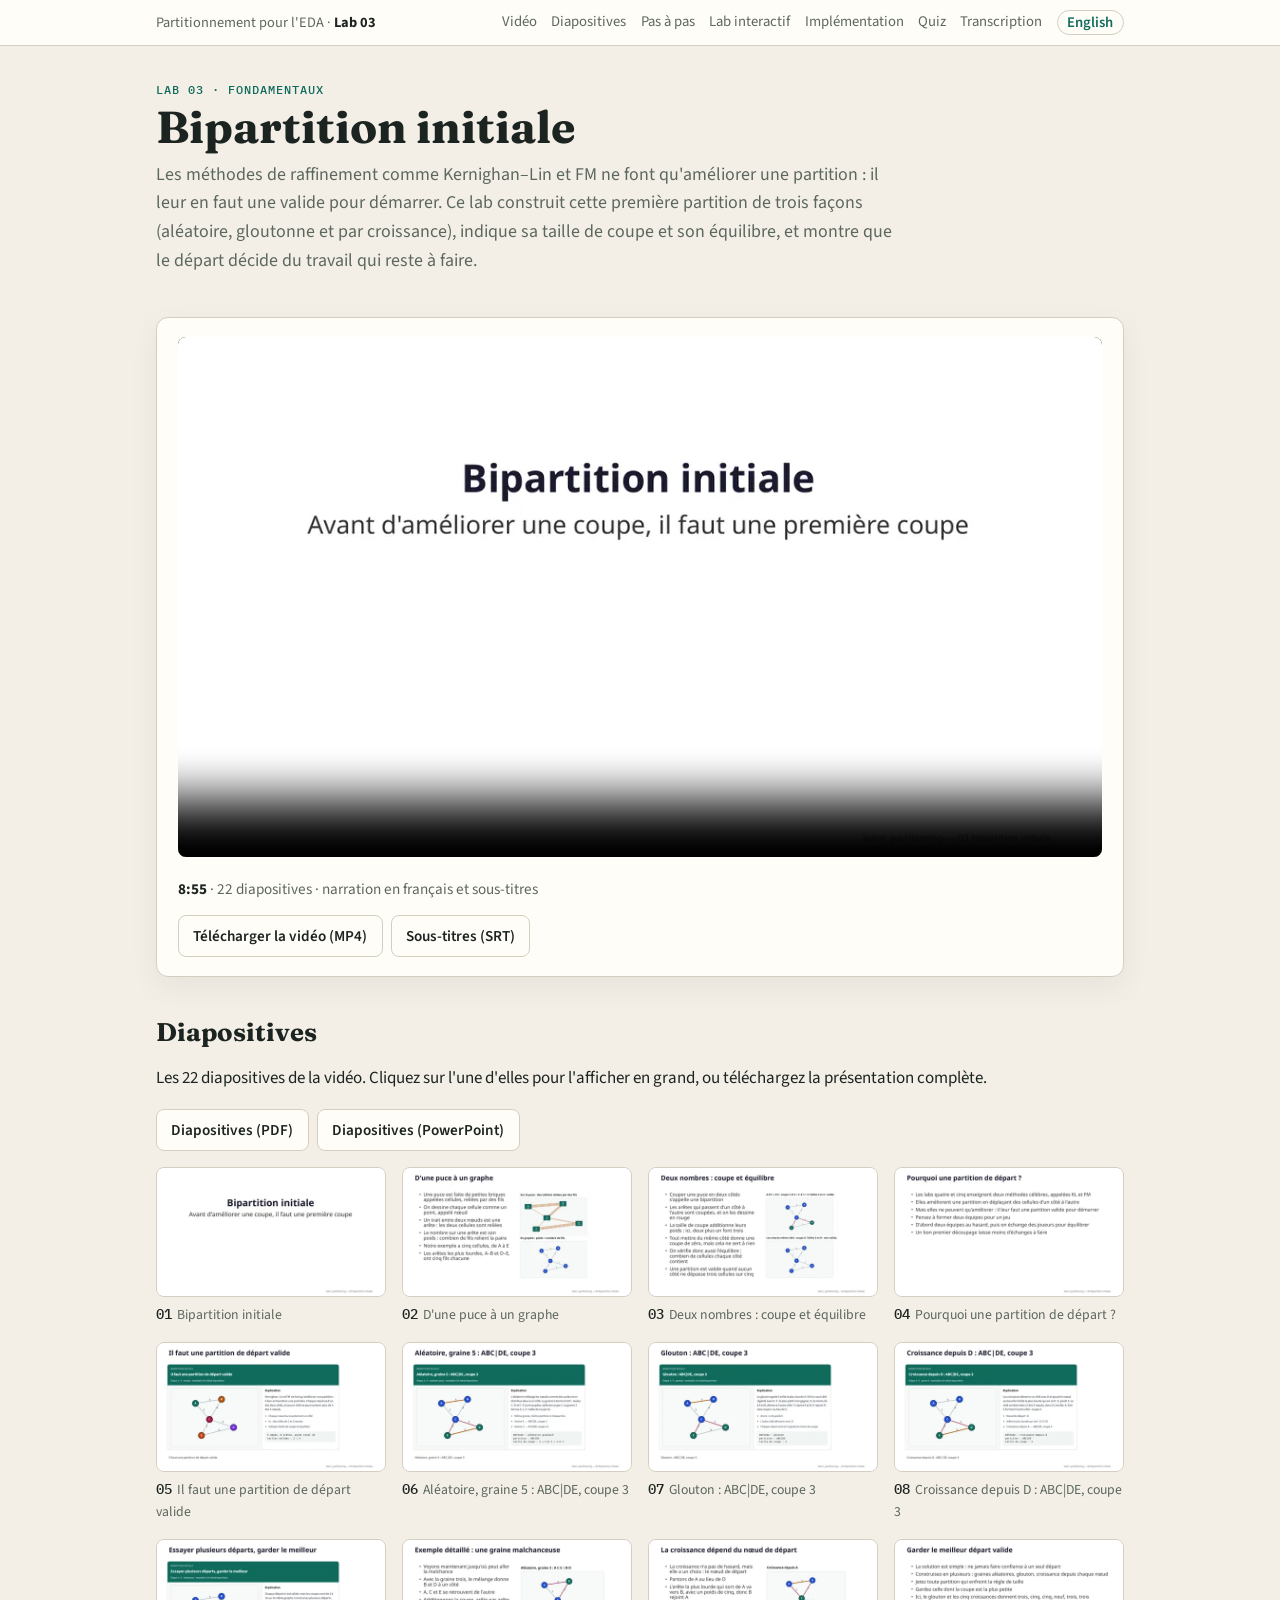
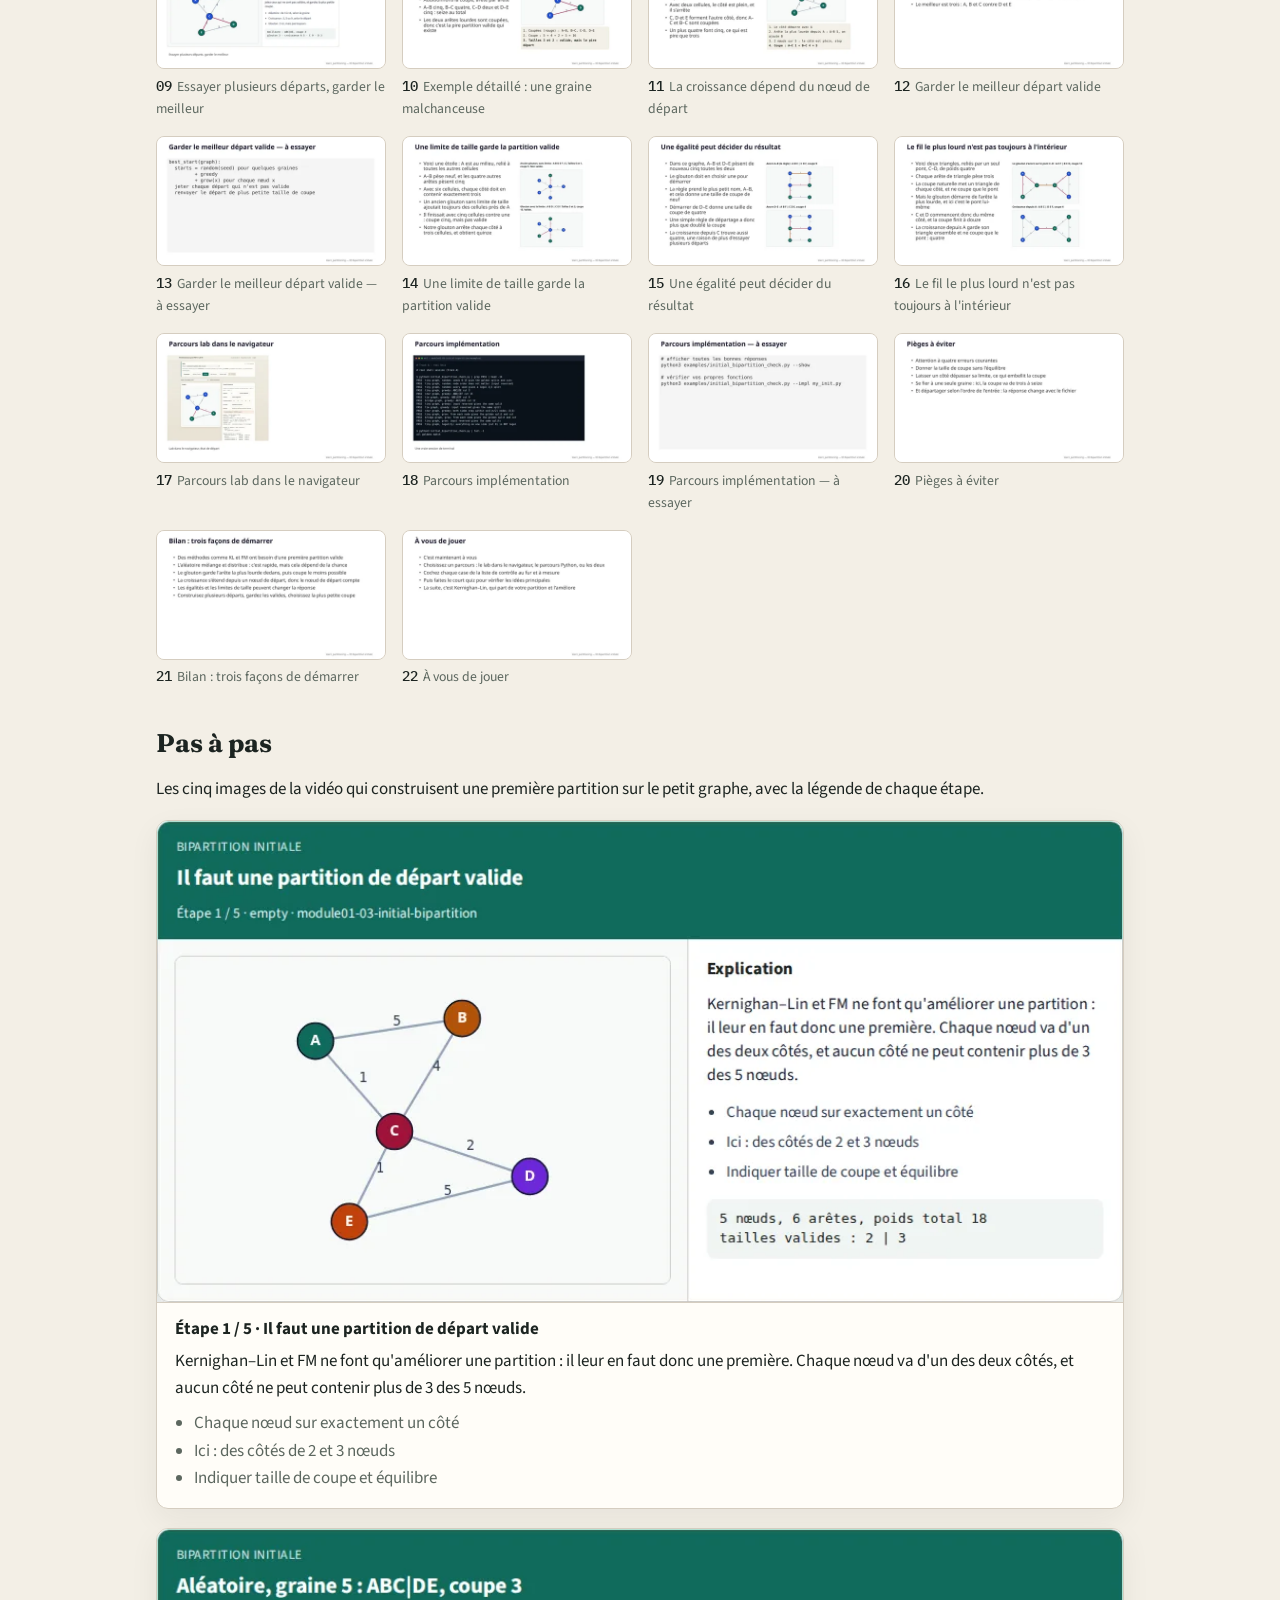
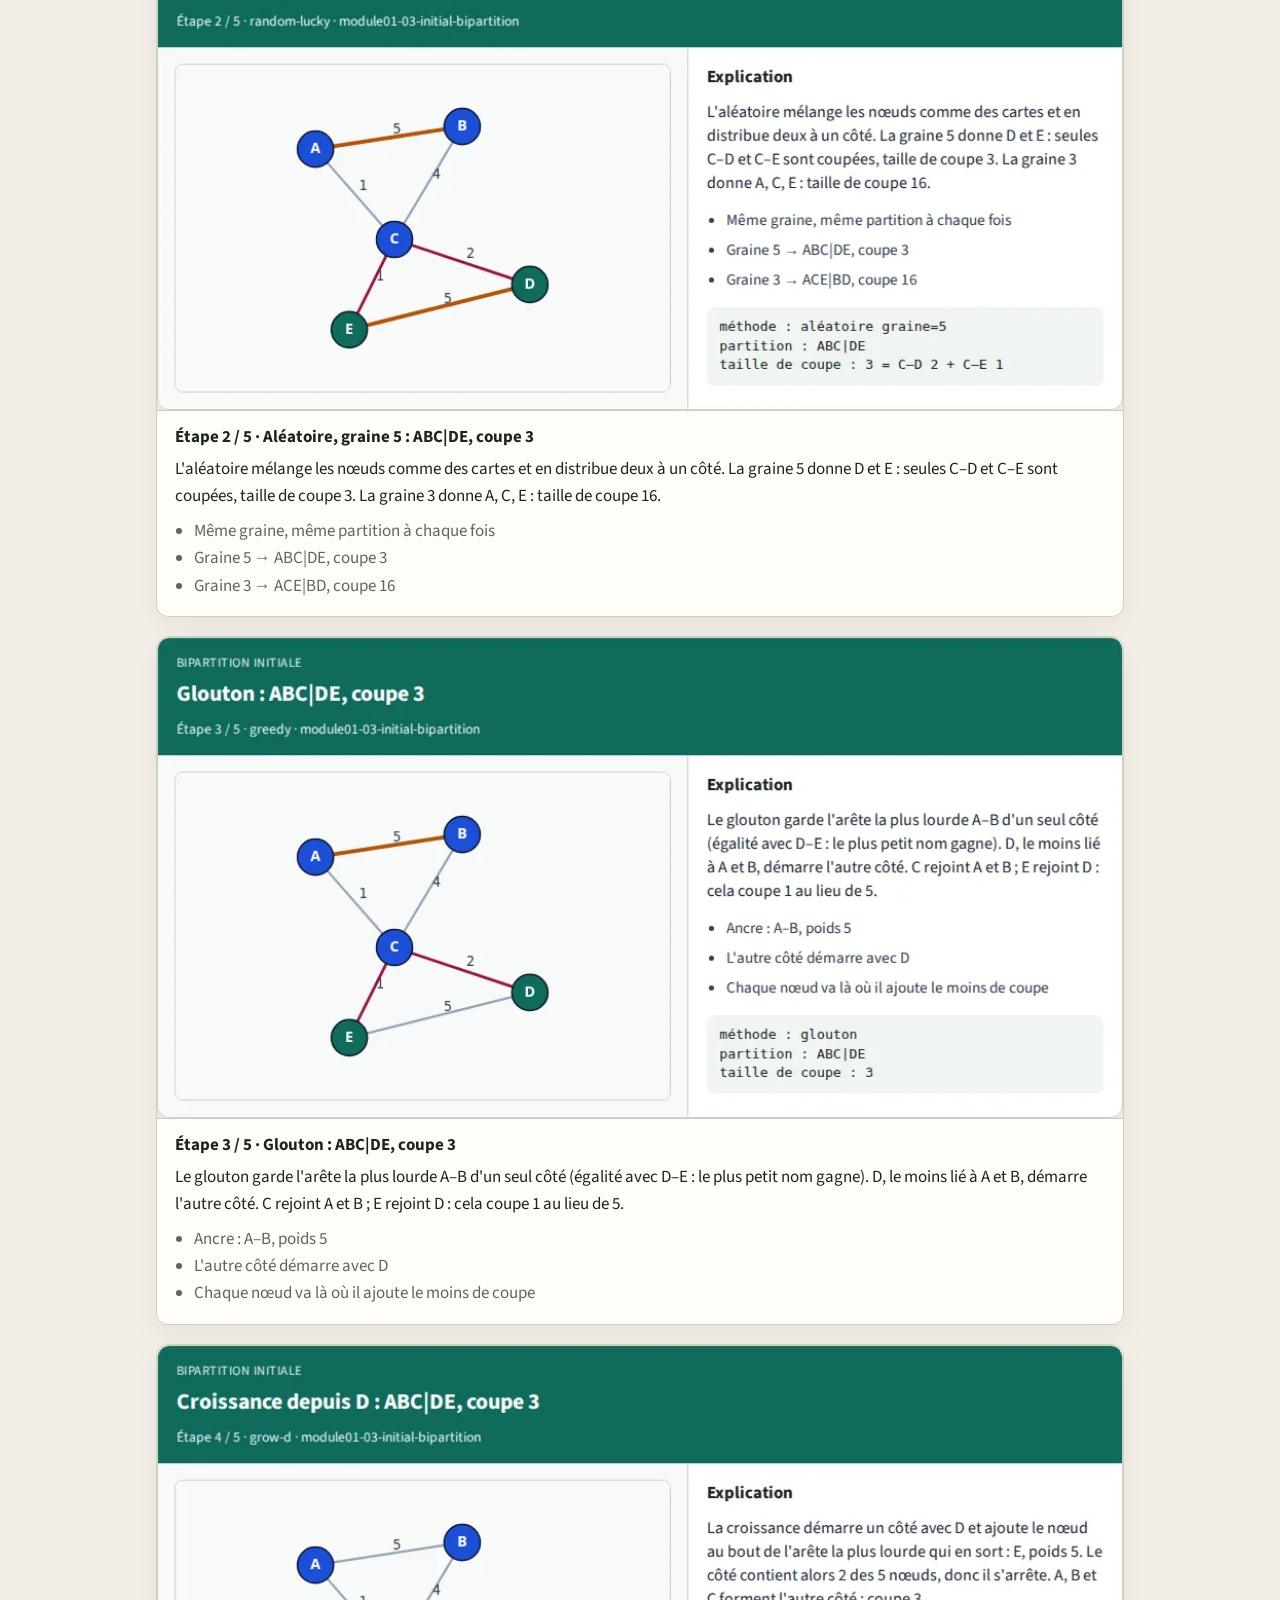
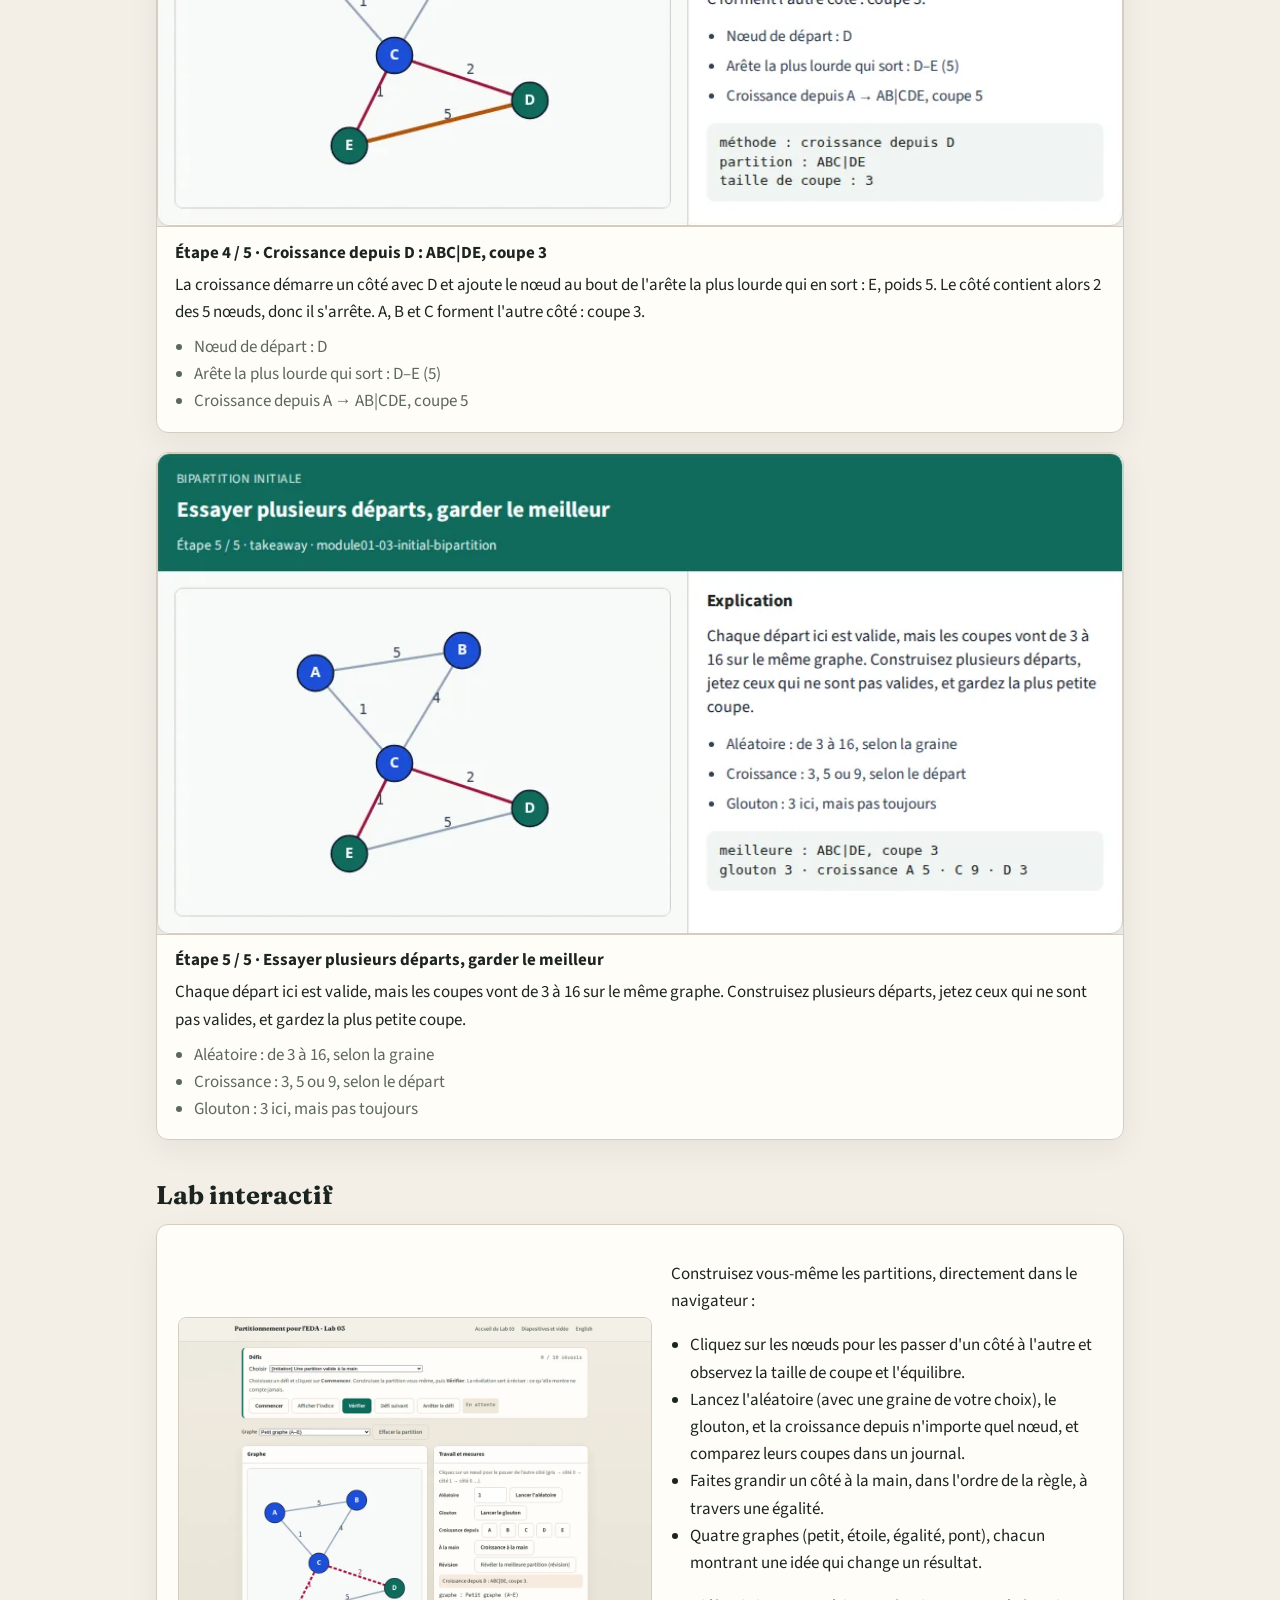
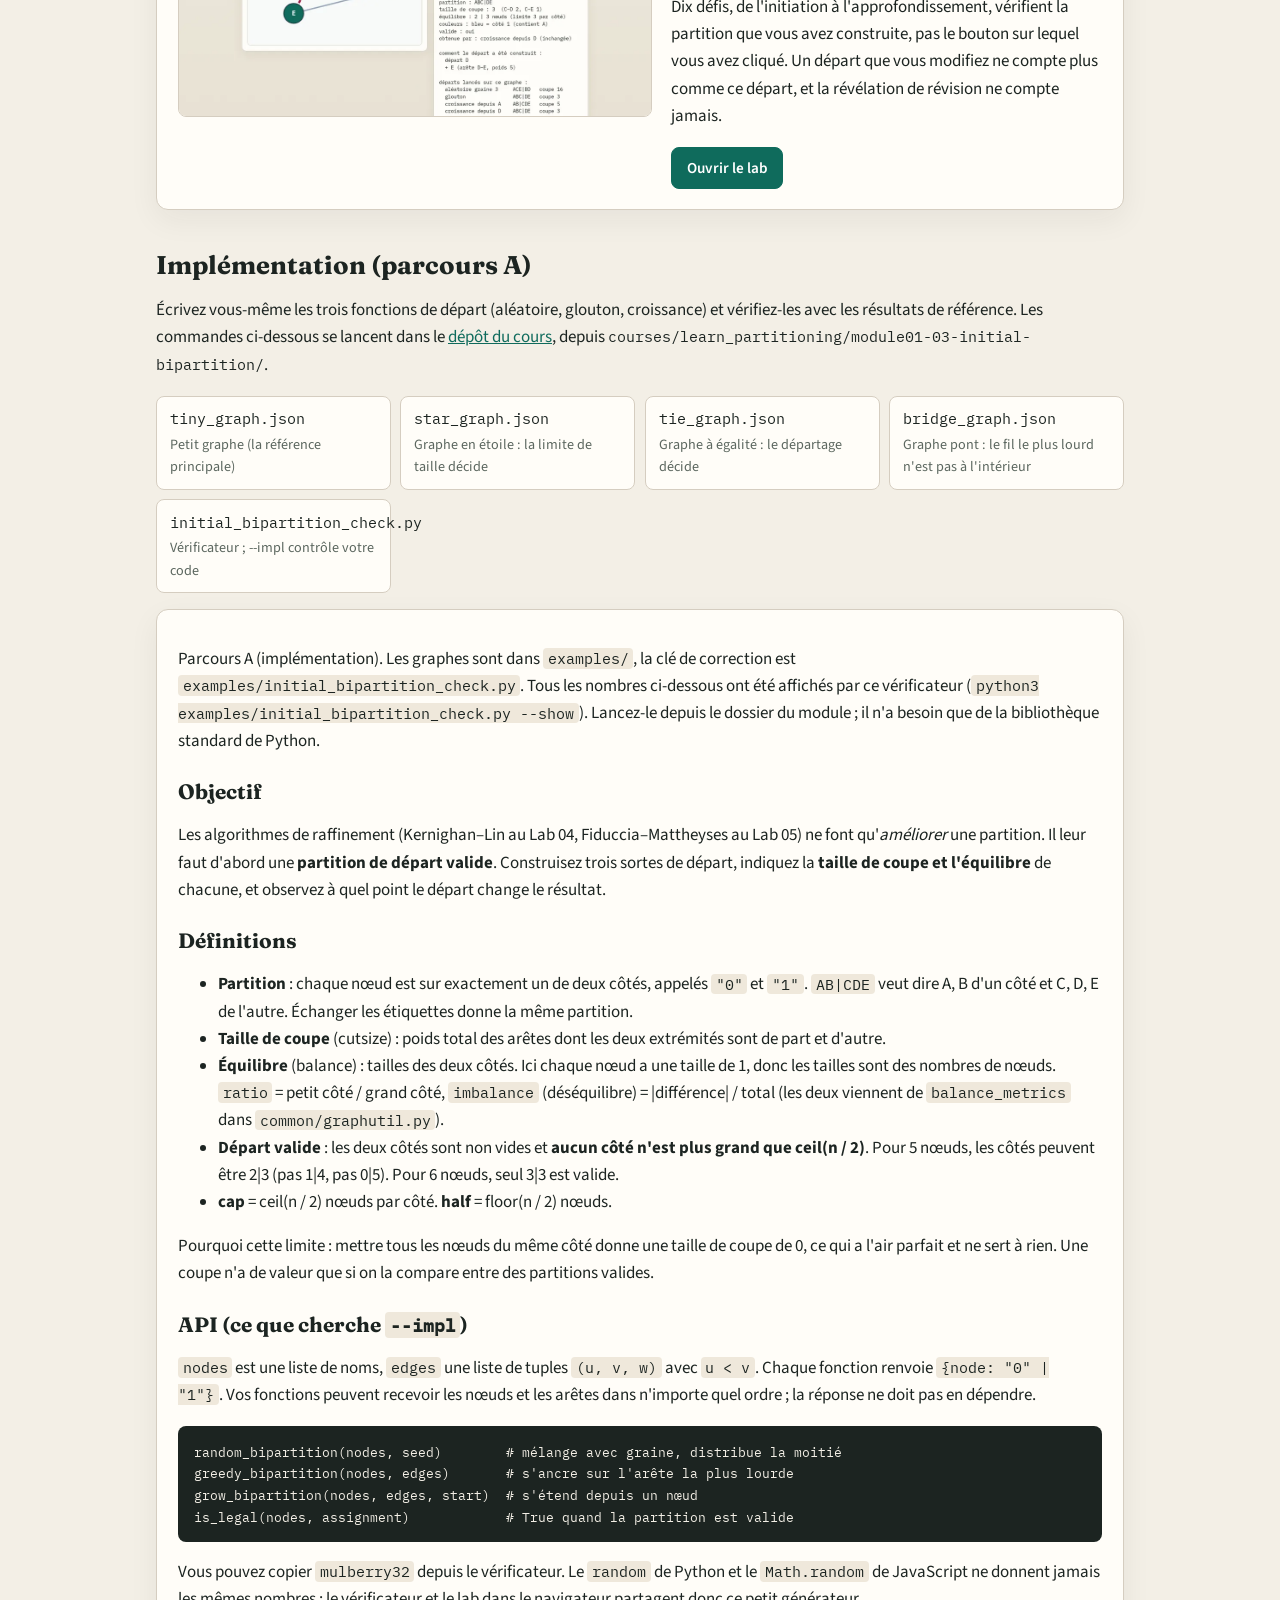
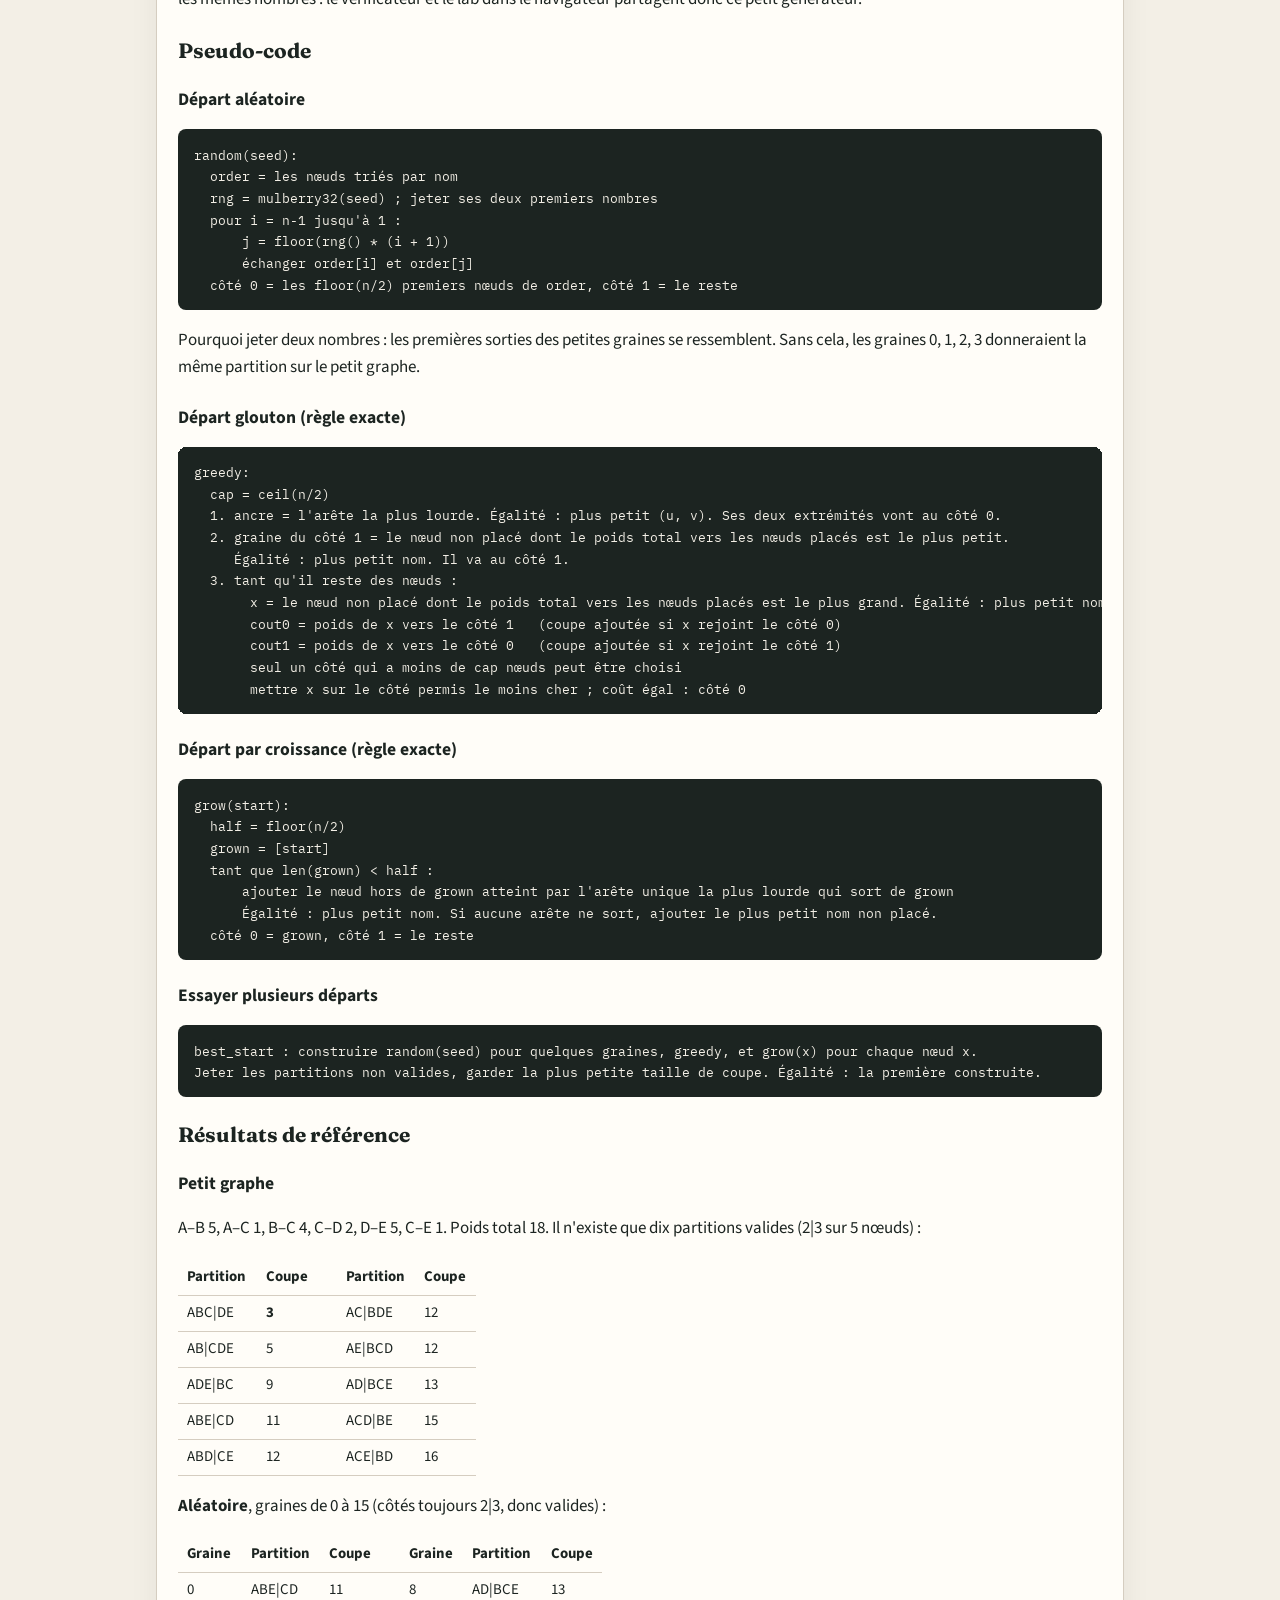
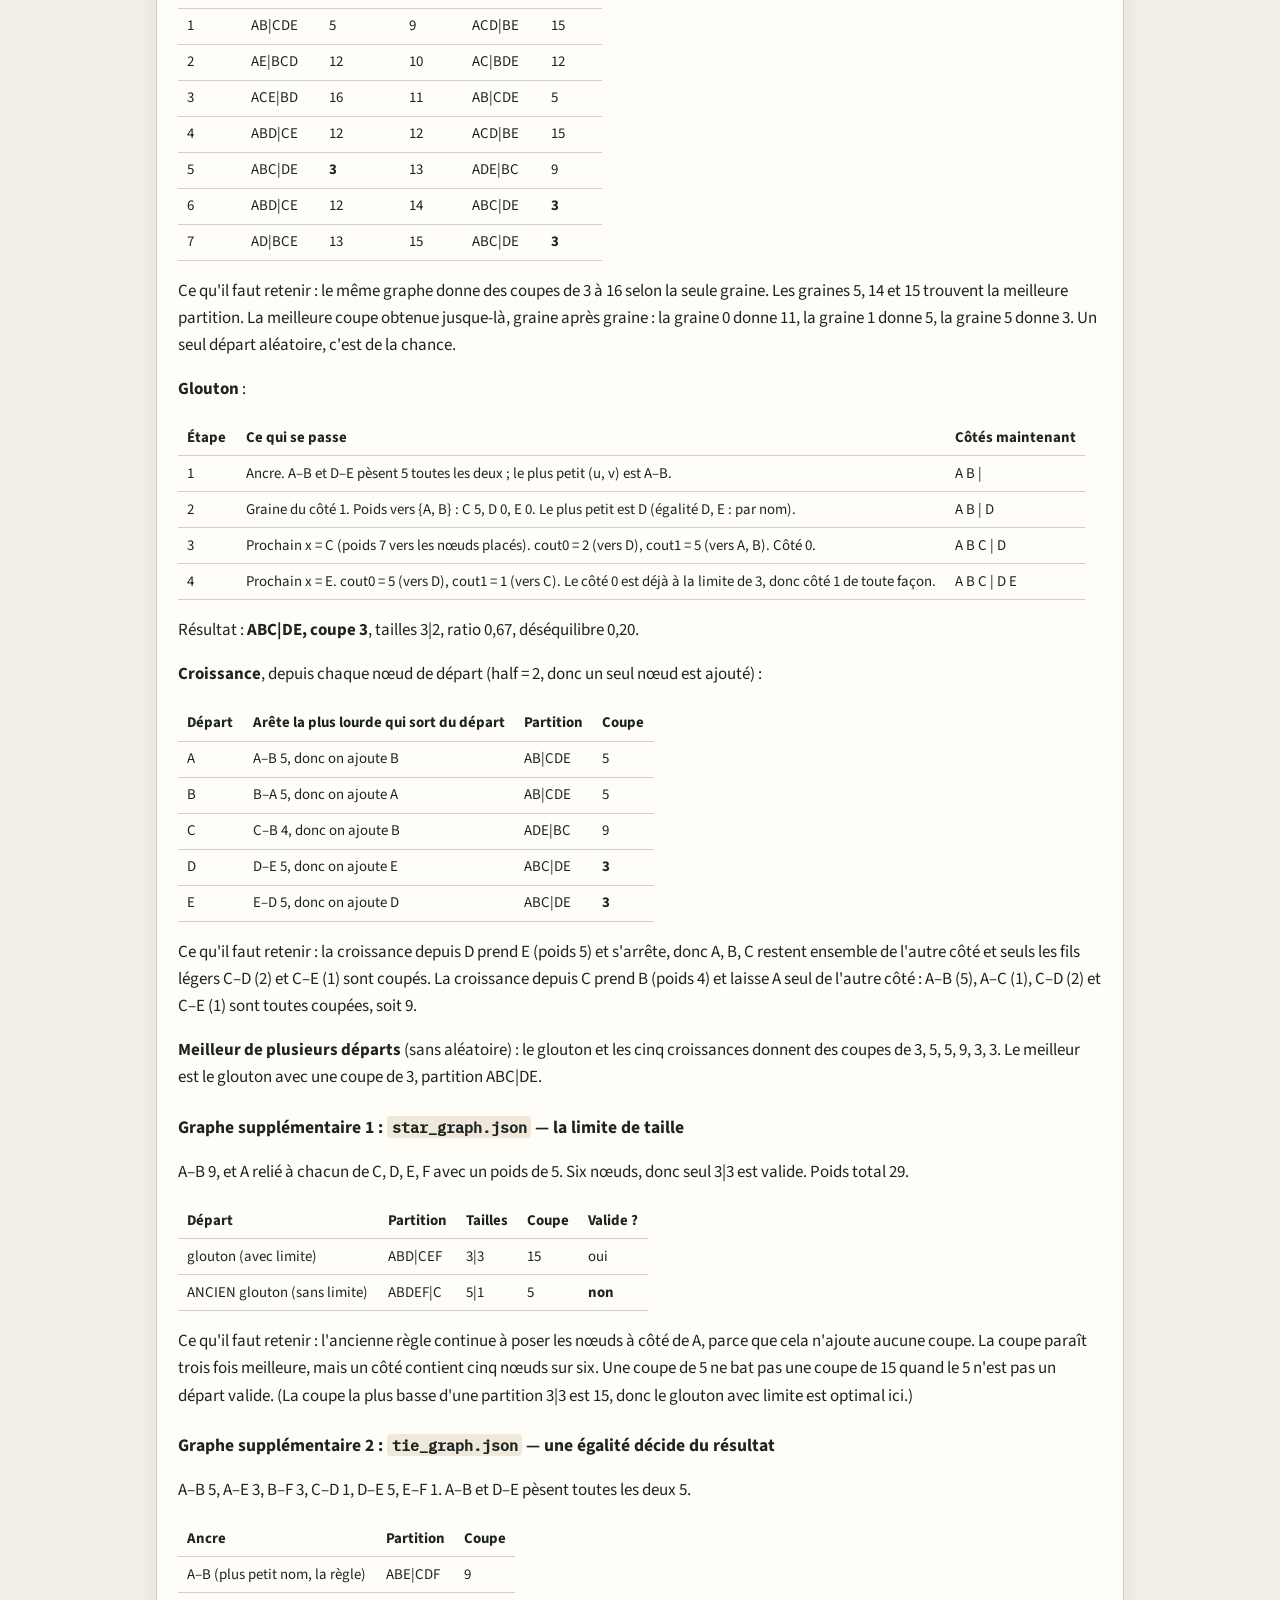
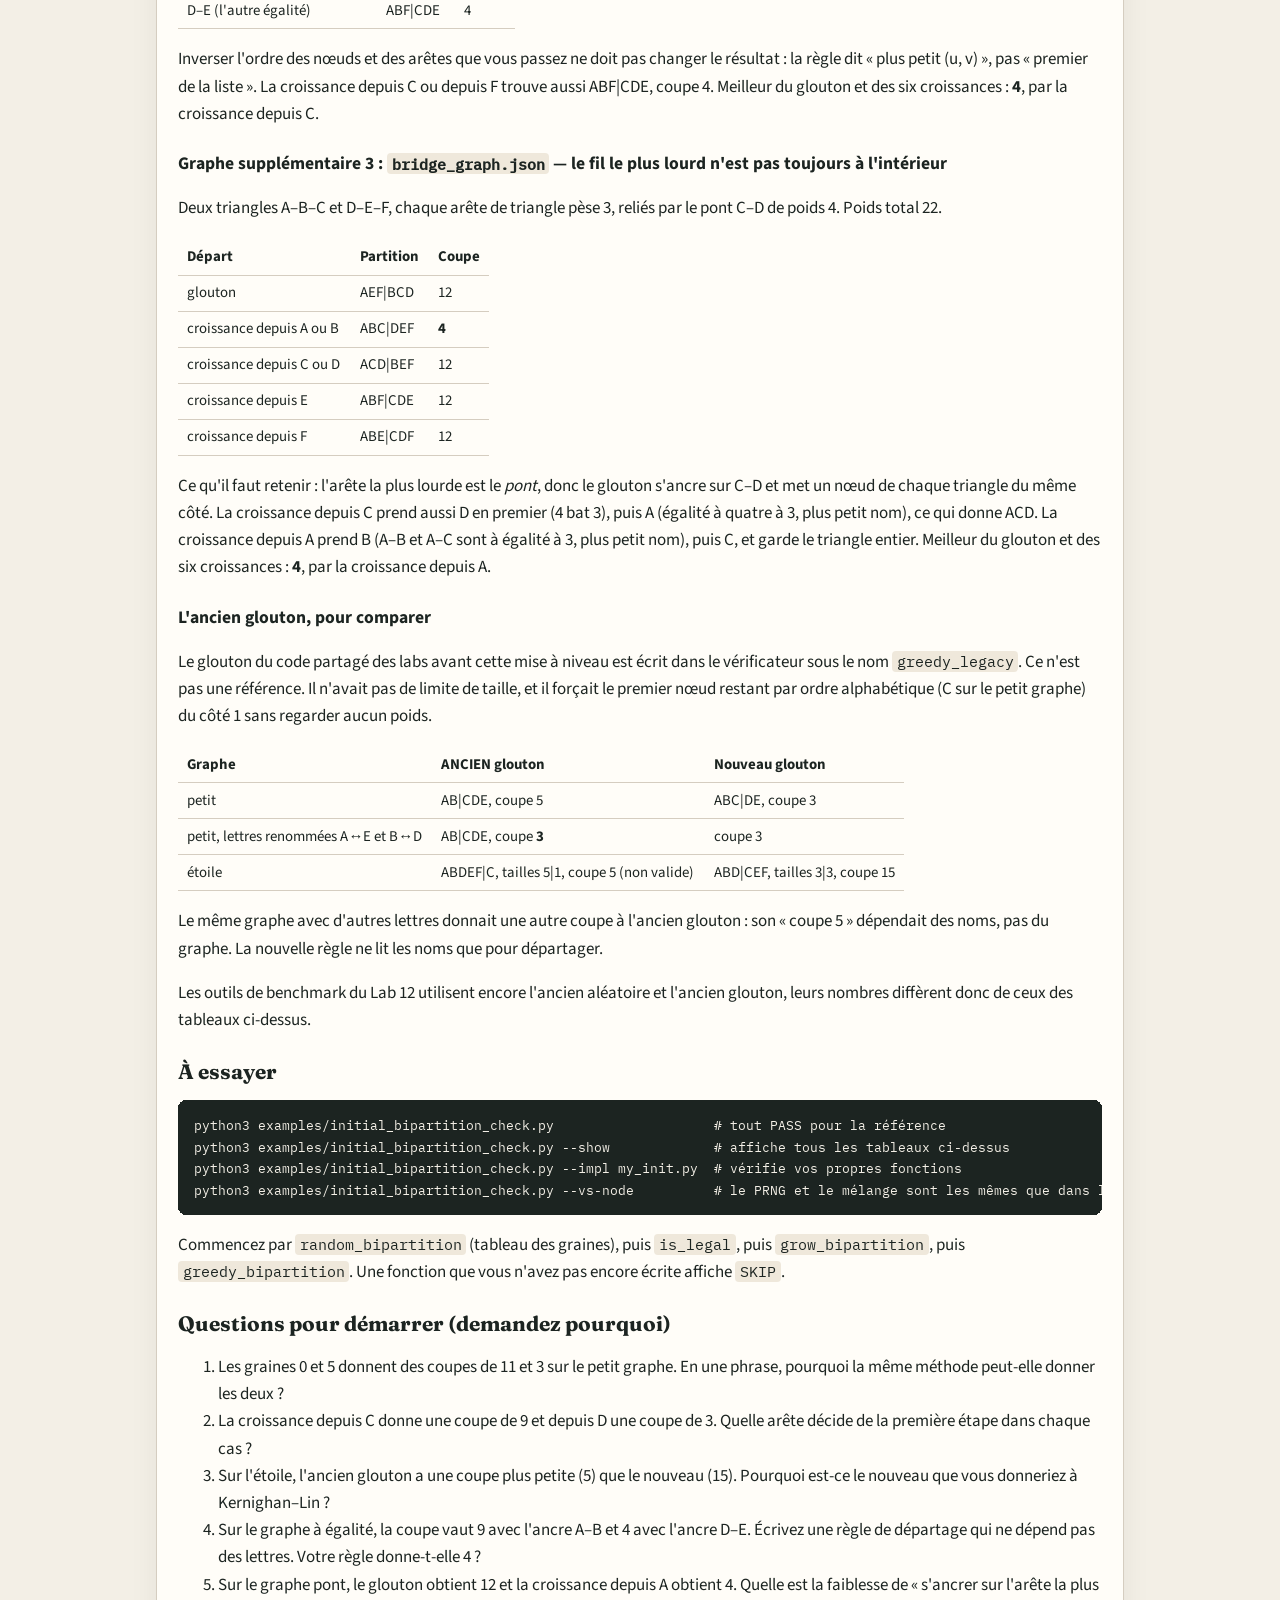
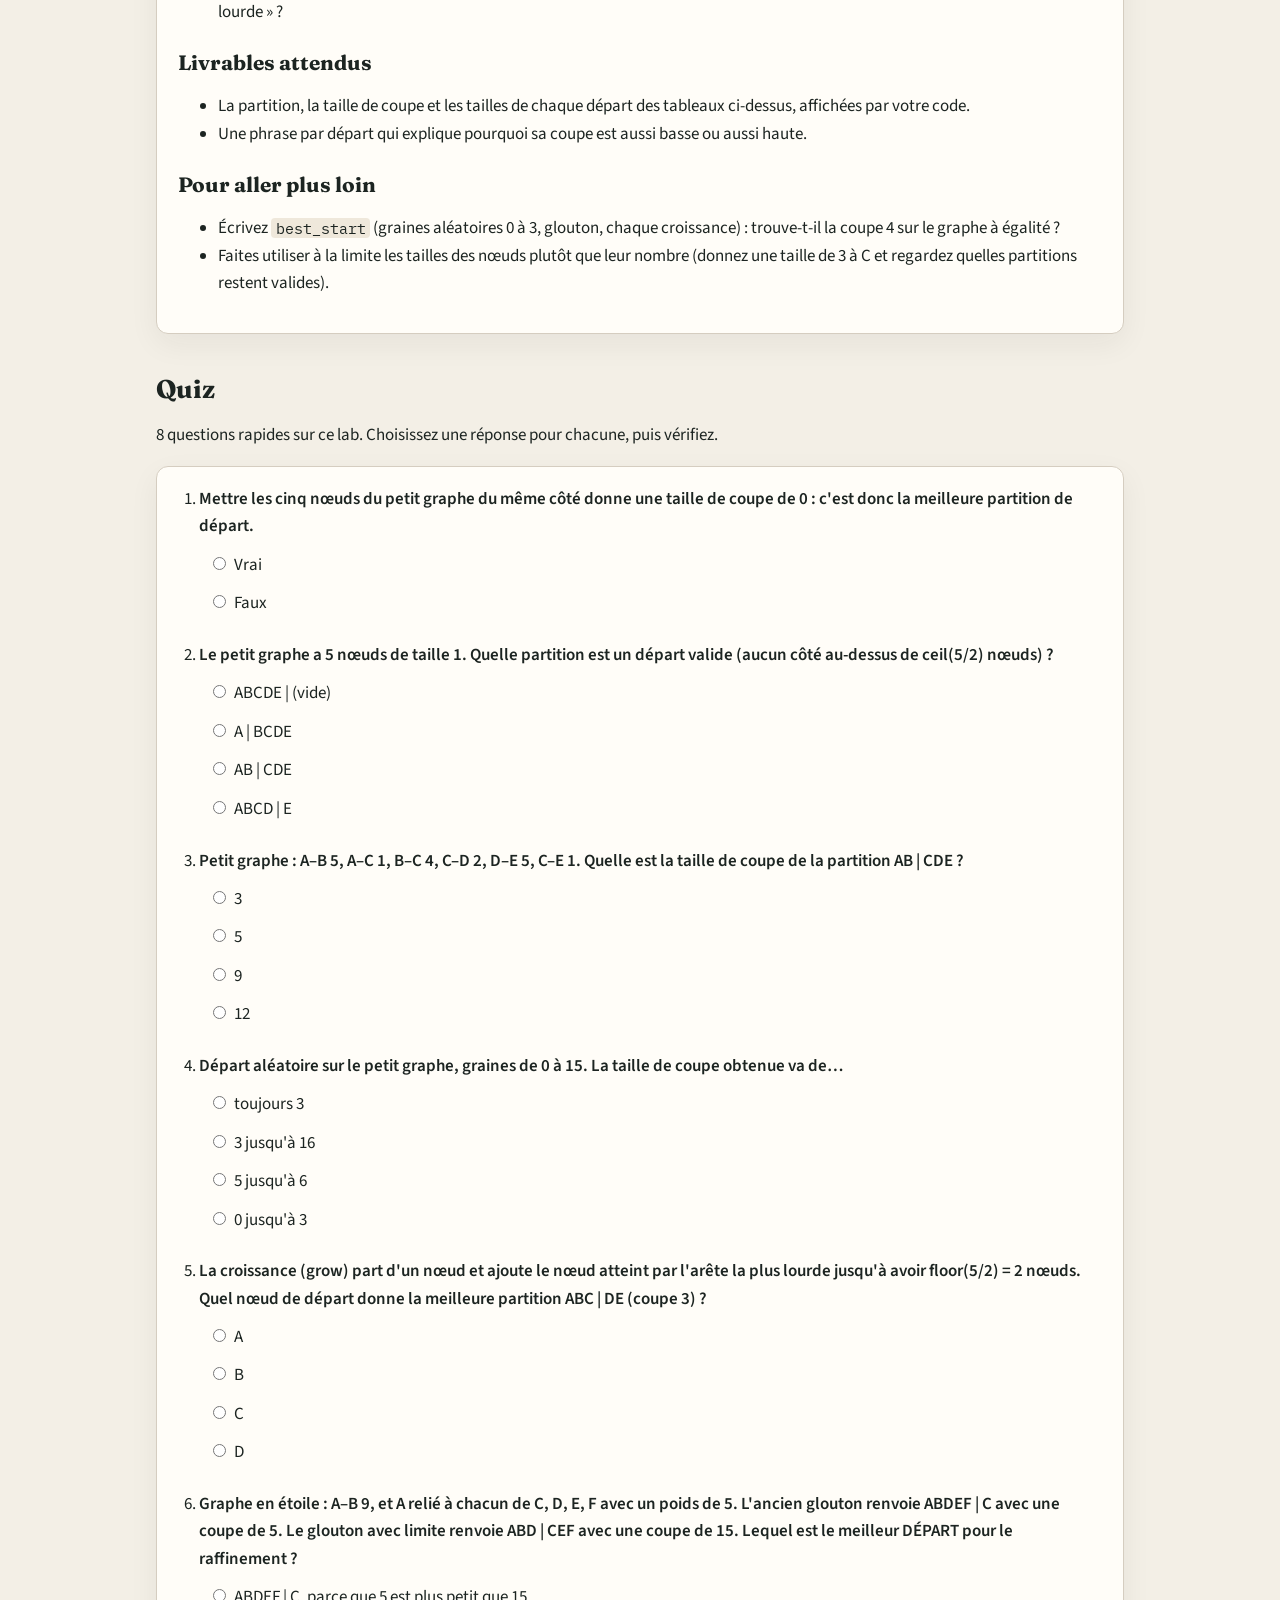
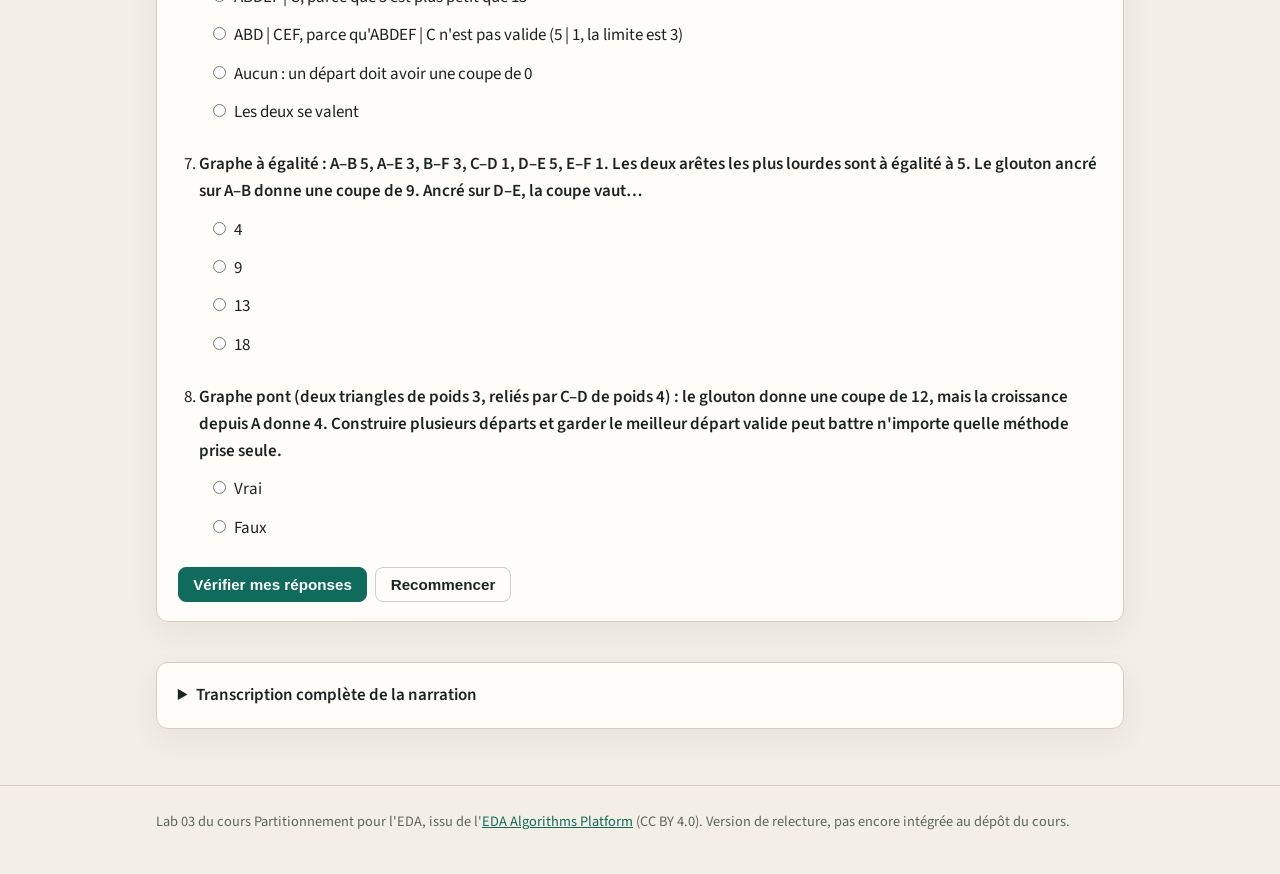
==== docs/fr/index.html @ 0a287088 "Partitioning Lab 03: initial bipartition (EN + FR)" ====
<!DOCTYPE html>
<html lang="fr">
<head>
  <meta charset="utf-8">
  <meta name="viewport" content="width=device-width, initial-scale=1">
  <title>Lab 03 — Bipartition initiale · Partitionnement pour l'EDA</title>
  <meta name="description" content="Lab 03 du cours Partitionnement pour l'EDA : construire une partition de départ valide avec l'aléatoire, le glouton et la croissance, avec vidéo commentée, diapositives, lab interactif dans le navigateur et quiz.">
  <link rel="alternate" hreflang="en" href="../index.html">
  <link rel="preload" href="../fonts/source-sans-3-latin-400-normal.woff2" as="font" type="font/woff2" crossorigin>
  <link rel="stylesheet" href="../page.css">
</head>
<body>
  <header class="top">
    <div class="wrap">
      <span class="crumb">Partitionnement pour l'EDA · <strong>Lab 03</strong></span>
      <nav class="toc" aria-label="Sur cette page">
        <a href="#video">Vidéo</a>
        <a href="#slides">Diapositives</a>
        <a href="#walkthrough">Pas à pas</a>
        <a href="#lab">Lab interactif</a>
        <a href="#implement">Implémentation</a>
        <a href="#quiz">Quiz</a>
        <a href="#transcript">Transcription</a>
        <a class="lang-switch" href="../index.html" hreflang="en" lang="en" title="Read this page in English">English</a>
      </nav>
    </div>
  </header>

  <main class="wrap">
    <div class="hero">
      <p class="eyebrow">Lab 03 · Fondamentaux</p>
      <h1>Bipartition initiale</h1>
      <p class="lead">Les méthodes de raffinement comme Kernighan–Lin et FM ne font qu'améliorer une partition : il leur en faut une valide pour démarrer. Ce lab construit cette première partition de trois façons (aléatoire, gloutonne et par croissance), indique sa taille de coupe et son équilibre, et montre que le départ décide du travail qui reste à faire.</p>
    </div>

    <section id="video">
      <div class="card video-card">
        <video controls preload="metadata" poster="slides/poster.webp"><source src="video.mp4" type="video/mp4"><track kind="subtitles" src="subs.vtt" srclang="fr" label="Français" default>Votre navigateur ne prend pas en charge la balise vidéo.</video>
        <p class="meta"><strong>8:55</strong> · 22 diapositives · narration en français et sous-titres</p>
        <div class="btns"><a class="btn" href="video.mp4" download>Télécharger la vidéo (MP4)</a><a class="btn" href="subs.srt" download>Sous-titres (SRT)</a></div>
      </div>
    </section>

    <section id="slides">
      <h2>Diapositives</h2>
      <p>Les 22 diapositives de la vidéo. Cliquez sur l'une d'elles pour l'afficher en grand, ou téléchargez la présentation complète.</p>
      <div class="btns" style="margin-bottom:1rem">
        <a class="btn" href="slides.pdf">Diapositives (PDF)</a>
        <a class="btn" href="slides.pptx" download>Diapositives (PowerPoint)</a>
      </div>
      <div class="slides">
        <figure><a href="slides/01.png"><img src="slides/thumb/01.webp" loading="lazy" width="480" height="270" alt="Diapositive 1: Bipartition initiale"></a><figcaption><b>01</b>Bipartition initiale</figcaption></figure>
<figure><a href="slides/02.png"><img src="slides/thumb/02.webp" loading="lazy" width="480" height="270" alt="Diapositive 2: D&#x27;une puce à un graphe"></a><figcaption><b>02</b>D&#x27;une puce à un graphe</figcaption></figure>
<figure><a href="slides/03.png"><img src="slides/thumb/03.webp" loading="lazy" width="480" height="270" alt="Diapositive 3: Deux nombres : coupe et équilibre"></a><figcaption><b>03</b>Deux nombres : coupe et équilibre</figcaption></figure>
<figure><a href="slides/04.png"><img src="slides/thumb/04.webp" loading="lazy" width="480" height="270" alt="Diapositive 4: Pourquoi une partition de départ ?"></a><figcaption><b>04</b>Pourquoi une partition de départ ?</figcaption></figure>
<figure><a href="slides/05.png"><img src="slides/thumb/05.webp" loading="lazy" width="480" height="270" alt="Diapositive 5: Il faut une partition de départ valide"></a><figcaption><b>05</b>Il faut une partition de départ valide</figcaption></figure>
<figure><a href="slides/06.png"><img src="slides/thumb/06.webp" loading="lazy" width="480" height="270" alt="Diapositive 6: Aléatoire, graine 5 : ABC|DE, coupe 3"></a><figcaption><b>06</b>Aléatoire, graine 5 : ABC|DE, coupe 3</figcaption></figure>
<figure><a href="slides/07.png"><img src="slides/thumb/07.webp" loading="lazy" width="480" height="270" alt="Diapositive 7: Glouton : ABC|DE, coupe 3"></a><figcaption><b>07</b>Glouton : ABC|DE, coupe 3</figcaption></figure>
<figure><a href="slides/08.png"><img src="slides/thumb/08.webp" loading="lazy" width="480" height="270" alt="Diapositive 8: Croissance depuis D : ABC|DE, coupe 3"></a><figcaption><b>08</b>Croissance depuis D : ABC|DE, coupe 3</figcaption></figure>
<figure><a href="slides/09.png"><img src="slides/thumb/09.webp" loading="lazy" width="480" height="270" alt="Diapositive 9: Essayer plusieurs départs, garder le meilleur"></a><figcaption><b>09</b>Essayer plusieurs départs, garder le meilleur</figcaption></figure>
<figure><a href="slides/10.png"><img src="slides/thumb/10.webp" loading="lazy" width="480" height="270" alt="Diapositive 10: Exemple détaillé : une graine malchanceuse"></a><figcaption><b>10</b>Exemple détaillé : une graine malchanceuse</figcaption></figure>
<figure><a href="slides/11.png"><img src="slides/thumb/11.webp" loading="lazy" width="480" height="270" alt="Diapositive 11: La croissance dépend du nœud de départ"></a><figcaption><b>11</b>La croissance dépend du nœud de départ</figcaption></figure>
<figure><a href="slides/12.png"><img src="slides/thumb/12.webp" loading="lazy" width="480" height="270" alt="Diapositive 12: Garder le meilleur départ valide"></a><figcaption><b>12</b>Garder le meilleur départ valide</figcaption></figure>
<figure><a href="slides/13.png"><img src="slides/thumb/13.webp" loading="lazy" width="480" height="270" alt="Diapositive 13: Garder le meilleur départ valide — à essayer"></a><figcaption><b>13</b>Garder le meilleur départ valide — à essayer</figcaption></figure>
<figure><a href="slides/14.png"><img src="slides/thumb/14.webp" loading="lazy" width="480" height="270" alt="Diapositive 14: Une limite de taille garde la partition valide"></a><figcaption><b>14</b>Une limite de taille garde la partition valide</figcaption></figure>
<figure><a href="slides/15.png"><img src="slides/thumb/15.webp" loading="lazy" width="480" height="270" alt="Diapositive 15: Une égalité peut décider du résultat"></a><figcaption><b>15</b>Une égalité peut décider du résultat</figcaption></figure>
<figure><a href="slides/16.png"><img src="slides/thumb/16.webp" loading="lazy" width="480" height="270" alt="Diapositive 16: Le fil le plus lourd n&#x27;est pas toujours à l&#x27;intérieur"></a><figcaption><b>16</b>Le fil le plus lourd n&#x27;est pas toujours à l&#x27;intérieur</figcaption></figure>
<figure><a href="slides/17.png"><img src="slides/thumb/17.webp" loading="lazy" width="480" height="270" alt="Diapositive 17: Parcours lab dans le navigateur"></a><figcaption><b>17</b>Parcours lab dans le navigateur</figcaption></figure>
<figure><a href="slides/18.png"><img src="slides/thumb/18.webp" loading="lazy" width="480" height="270" alt="Diapositive 18: Parcours implémentation"></a><figcaption><b>18</b>Parcours implémentation</figcaption></figure>
<figure><a href="slides/19.png"><img src="slides/thumb/19.webp" loading="lazy" width="480" height="270" alt="Diapositive 19: Parcours implémentation — à essayer"></a><figcaption><b>19</b>Parcours implémentation — à essayer</figcaption></figure>
<figure><a href="slides/20.png"><img src="slides/thumb/20.webp" loading="lazy" width="480" height="270" alt="Diapositive 20: Pièges à éviter"></a><figcaption><b>20</b>Pièges à éviter</figcaption></figure>
<figure><a href="slides/21.png"><img src="slides/thumb/21.webp" loading="lazy" width="480" height="270" alt="Diapositive 21: Bilan : trois façons de démarrer"></a><figcaption><b>21</b>Bilan : trois façons de démarrer</figcaption></figure>
<figure><a href="slides/22.png"><img src="slides/thumb/22.webp" loading="lazy" width="480" height="270" alt="Diapositive 22: À vous de jouer"></a><figcaption><b>22</b>À vous de jouer</figcaption></figure>
      </div>
    </section>

    <section id="walkthrough">
      <h2>Pas à pas</h2>
      <p>Les cinq images de la vidéo qui construisent une première partition sur le petit graphe, avec la légende de chaque étape.</p>
      <div class="walk">
        <figure class="walk-step"><a href="img/steps/01-empty.png"><img src="img/steps/01-empty.webp" loading="lazy" width="940" height="468" alt="Étape 1 / 5: Il faut une partition de départ valide"></a><figcaption><b>Étape 1 / 5 · Il faut une partition de départ valide</b><span>Kernighan–Lin et FM ne font qu&#x27;améliorer une partition : il leur en faut donc une première. Chaque nœud va d&#x27;un des deux côtés, et aucun côté ne peut contenir plus de 3 des 5 nœuds.</span><ul><li>Chaque nœud sur exactement un côté</li><li>Ici : des côtés de 2 et 3 nœuds</li><li>Indiquer taille de coupe et équilibre</li></ul></figcaption></figure>
<figure class="walk-step"><a href="img/steps/02-random-lucky.png"><img src="img/steps/02-random-lucky.webp" loading="lazy" width="940" height="468" alt="Étape 2 / 5: Aléatoire, graine 5 : ABC|DE, coupe 3"></a><figcaption><b>Étape 2 / 5 · Aléatoire, graine 5 : ABC|DE, coupe 3</b><span>L&#x27;aléatoire mélange les nœuds comme des cartes et en distribue deux à un côté. La graine 5 donne D et E : seules C–D et C–E sont coupées, taille de coupe 3. La graine 3 donne A, C, E : taille de coupe 16.</span><ul><li>Même graine, même partition à chaque fois</li><li>Graine 5 → ABC|DE, coupe 3</li><li>Graine 3 → ACE|BD, coupe 16</li></ul></figcaption></figure>
<figure class="walk-step"><a href="img/steps/03-greedy.png"><img src="img/steps/03-greedy.webp" loading="lazy" width="940" height="468" alt="Étape 3 / 5: Glouton : ABC|DE, coupe 3"></a><figcaption><b>Étape 3 / 5 · Glouton : ABC|DE, coupe 3</b><span>Le glouton garde l&#x27;arête la plus lourde A–B d&#x27;un seul côté (égalité avec D–E : le plus petit nom gagne). D, le moins lié à A et B, démarre l&#x27;autre côté. C rejoint A et B ; E rejoint D : cela coupe 1 au lieu de 5.</span><ul><li>Ancre : A–B, poids 5</li><li>L&#x27;autre côté démarre avec D</li><li>Chaque nœud va là où il ajoute le moins de coupe</li></ul></figcaption></figure>
<figure class="walk-step"><a href="img/steps/04-grow-d.png"><img src="img/steps/04-grow-d.webp" loading="lazy" width="940" height="468" alt="Étape 4 / 5: Croissance depuis D : ABC|DE, coupe 3"></a><figcaption><b>Étape 4 / 5 · Croissance depuis D : ABC|DE, coupe 3</b><span>La croissance démarre un côté avec D et ajoute le nœud au bout de l&#x27;arête la plus lourde qui en sort : E, poids 5. Le côté contient alors 2 des 5 nœuds, donc il s&#x27;arrête. A, B et C forment l&#x27;autre côté : coupe 3.</span><ul><li>Nœud de départ : D</li><li>Arête la plus lourde qui sort : D–E (5)</li><li>Croissance depuis A → AB|CDE, coupe 5</li></ul></figcaption></figure>
<figure class="walk-step"><a href="img/steps/05-takeaway.png"><img src="img/steps/05-takeaway.webp" loading="lazy" width="940" height="468" alt="Étape 5 / 5: Essayer plusieurs départs, garder le meilleur"></a><figcaption><b>Étape 5 / 5 · Essayer plusieurs départs, garder le meilleur</b><span>Chaque départ ici est valide, mais les coupes vont de 3 à 16 sur le même graphe. Construisez plusieurs départs, jetez ceux qui ne sont pas valides, et gardez la plus petite coupe.</span><ul><li>Aléatoire : de 3 à 16, selon la graine</li><li>Croissance : 3, 5 ou 9, selon le départ</li><li>Glouton : 3 ici, mais pas toujours</li></ul></figcaption></figure>
      </div>
    </section>

    <section id="lab">
      <h2>Lab interactif</h2>
      <div class="card lab-grid">
        <a href="tools/initial-bipartition/index.html"><img src="img/lab-starter.webp" loading="lazy" alt="Le lab de bipartition initiale : un graphe à gauche, la partition, sa taille de coupe et le journal de chaque départ à droite"></a>
        <div>
          <p>Construisez vous-même les partitions, directement dans le navigateur :</p>
          <ul>
            <li>Cliquez sur les nœuds pour les passer d&#x27;un côté à l&#x27;autre et observez la taille de coupe et l&#x27;équilibre.</li>
<li>Lancez l&#x27;aléatoire (avec une graine de votre choix), le glouton, et la croissance depuis n&#x27;importe quel nœud, et comparez leurs coupes dans un journal.</li>
<li>Faites grandir un côté à la main, dans l&#x27;ordre de la règle, à travers une égalité.</li>
<li>Quatre graphes (petit, étoile, égalité, pont), chacun montrant une idée qui change un résultat.</li>
          </ul>
          <p>Dix défis, de l'initiation à l'approfondissement, vérifient la partition que vous avez construite, pas le bouton sur lequel vous avez cliqué. Un départ que vous modifiez ne compte plus comme ce départ, et la révélation de révision ne compte jamais.</p>
          <div class="btns"><a class="btn primary" href="tools/initial-bipartition/index.html">Ouvrir le lab</a></div>
        </div>
      </div>
    </section>

    <section id="implement">
      <h2>Implémentation (parcours A)</h2>
      <p>Écrivez vous-même les trois fonctions de départ (aléatoire, glouton, croissance) et vérifiez-les avec les résultats de référence. Les commandes ci-dessous se lancent dans le <a href="https://github.com/yongfu-li/eda-learning">dépôt du cours</a>, depuis <code>courses/learn_partitioning/module01-03-initial-bipartition/</code>.</p>
      <div class="files">
        <a href="../examples/tiny_graph.json" download><code>tiny_graph.json</code><small>Petit graphe (la référence principale)</small></a>
<a href="../examples/star_graph.json" download><code>star_graph.json</code><small>Graphe en étoile : la limite de taille décide</small></a>
<a href="../examples/tie_graph.json" download><code>tie_graph.json</code><small>Graphe à égalité : le départage décide</small></a>
<a href="../examples/bridge_graph.json" download><code>bridge_graph.json</code><small>Graphe pont : le fil le plus lourd n&#x27;est pas à l&#x27;intérieur</small></a>
<a href="../examples/initial_bipartition_check.py" download><code>initial_bipartition_check.py</code><small>Vérificateur ; --impl contrôle votre code</small></a>
      </div>
      <div class="card md">
        <h1>Exemples — Bipartition initiale</h1>
<p>Parcours A (implémentation). Les graphes sont dans <code>examples/</code>, la clé de correction est <code>examples/initial_bipartition_check.py</code>.
Tous les nombres ci-dessous ont été affichés par ce vérificateur (<code>python3 examples/initial_bipartition_check.py --show</code>).
Lancez-le depuis le dossier du module ; il n'a besoin que de la bibliothèque standard de Python.</p>
<h2>Objectif</h2>
<p>Les algorithmes de raffinement (Kernighan–Lin au Lab 04, Fiduccia–Mattheyses au Lab 05) ne font qu'<em>améliorer</em> une
partition. Il leur faut d'abord une <strong>partition de départ valide</strong>. Construisez trois sortes de départ, indiquez la
<strong>taille de coupe et l'équilibre</strong> de chacune, et observez à quel point le départ change le résultat.</p>
<h2>Définitions</h2>
<ul>
<li><strong>Partition</strong> : chaque nœud est sur exactement un de deux côtés, appelés <code>"0"</code> et <code>"1"</code>. <code>AB|CDE</code> veut dire A, B d'un
  côté et C, D, E de l'autre. Échanger les étiquettes donne la même partition.</li>
<li><strong>Taille de coupe</strong> (cutsize) : poids total des arêtes dont les deux extrémités sont de part et d'autre.</li>
<li><strong>Équilibre</strong> (balance) : tailles des deux côtés. Ici chaque nœud a une taille de 1, donc les tailles sont des nombres
  de nœuds. <code>ratio</code> = petit côté / grand côté, <code>imbalance</code> (déséquilibre) = |différence| / total (les deux viennent de
  <code>balance_metrics</code> dans <code>common/graphutil.py</code>).</li>
<li><strong>Départ valide</strong> : les deux côtés sont non vides et <strong>aucun côté n'est plus grand que ceil(n / 2)</strong>. Pour 5 nœuds,
  les côtés peuvent être 2|3 (pas 1|4, pas 0|5). Pour 6 nœuds, seul 3|3 est valide.</li>
<li><strong>cap</strong> = ceil(n / 2) nœuds par côté. <strong>half</strong> = floor(n / 2) nœuds.</li>
</ul>
<p>Pourquoi cette limite : mettre tous les nœuds du même côté donne une taille de coupe de 0, ce qui a l'air parfait et ne
sert à rien. Une coupe n'a de valeur que si on la compare entre des partitions valides.</p>
<h2>API (ce que cherche <code>--impl</code>)</h2>
<p><code>nodes</code> est une liste de noms, <code>edges</code> une liste de tuples <code>(u, v, w)</code> avec <code>u &lt; v</code>. Chaque fonction renvoie
<code>{node: "0" | "1"}</code>. Vos fonctions peuvent recevoir les nœuds et les arêtes dans n'importe quel ordre ; la réponse ne
doit pas en dépendre.</p>
<pre><code class="language-python">random_bipartition(nodes, seed)        # mélange avec graine, distribue la moitié
greedy_bipartition(nodes, edges)       # s'ancre sur l'arête la plus lourde
grow_bipartition(nodes, edges, start)  # s'étend depuis un nœud
is_legal(nodes, assignment)            # True quand la partition est valide
</code></pre>
<p>Vous pouvez copier <code>mulberry32</code> depuis le vérificateur. Le <code>random</code> de Python et le <code>Math.random</code> de JavaScript ne
donnent jamais les mêmes nombres : le vérificateur et le lab dans le navigateur partagent donc ce petit générateur.</p>
<h2>Pseudo-code</h2>
<h3>Départ aléatoire</h3>
<pre><code class="language-text">random(seed):
  order = les nœuds triés par nom
  rng = mulberry32(seed) ; jeter ses deux premiers nombres
  pour i = n-1 jusqu'à 1 :
      j = floor(rng() * (i + 1))
      échanger order[i] et order[j]
  côté 0 = les floor(n/2) premiers nœuds de order, côté 1 = le reste
</code></pre>
<p>Pourquoi jeter deux nombres : les premières sorties des petites graines se ressemblent. Sans cela, les graines 0, 1, 2, 3
donneraient la même partition sur le petit graphe.</p>
<h3>Départ glouton (règle exacte)</h3>
<pre><code class="language-text">greedy:
  cap = ceil(n/2)
  1. ancre = l'arête la plus lourde. Égalité : plus petit (u, v). Ses deux extrémités vont au côté 0.
  2. graine du côté 1 = le nœud non placé dont le poids total vers les nœuds placés est le plus petit.
     Égalité : plus petit nom. Il va au côté 1.
  3. tant qu'il reste des nœuds :
       x = le nœud non placé dont le poids total vers les nœuds placés est le plus grand. Égalité : plus petit nom.
       cout0 = poids de x vers le côté 1   (coupe ajoutée si x rejoint le côté 0)
       cout1 = poids de x vers le côté 0   (coupe ajoutée si x rejoint le côté 1)
       seul un côté qui a moins de cap nœuds peut être choisi
       mettre x sur le côté permis le moins cher ; coût égal : côté 0
</code></pre>
<h3>Départ par croissance (règle exacte)</h3>
<pre><code class="language-text">grow(start):
  half = floor(n/2)
  grown = [start]
  tant que len(grown) &lt; half :
      ajouter le nœud hors de grown atteint par l'arête unique la plus lourde qui sort de grown
      Égalité : plus petit nom. Si aucune arête ne sort, ajouter le plus petit nom non placé.
  côté 0 = grown, côté 1 = le reste
</code></pre>
<h3>Essayer plusieurs départs</h3>
<pre><code class="language-text">best_start : construire random(seed) pour quelques graines, greedy, et grow(x) pour chaque nœud x.
Jeter les partitions non valides, garder la plus petite taille de coupe. Égalité : la première construite.
</code></pre>
<h2>Résultats de référence</h2>
<h3>Petit graphe</h3>
<p>A–B 5, A–C 1, B–C 4, C–D 2, D–E 5, C–E 1. Poids total 18. Il n'existe que dix partitions valides (2|3 sur 5 nœuds) :</p>
<table>
<thead>
<tr>
<th>Partition</th>
<th>Coupe</th>
<th></th>
<th>Partition</th>
<th>Coupe</th>
</tr>
</thead>
<tbody>
<tr>
<td>ABC|DE</td>
<td><strong>3</strong></td>
<td></td>
<td>AC|BDE</td>
<td>12</td>
</tr>
<tr>
<td>AB|CDE</td>
<td>5</td>
<td></td>
<td>AE|BCD</td>
<td>12</td>
</tr>
<tr>
<td>ADE|BC</td>
<td>9</td>
<td></td>
<td>AD|BCE</td>
<td>13</td>
</tr>
<tr>
<td>ABE|CD</td>
<td>11</td>
<td></td>
<td>ACD|BE</td>
<td>15</td>
</tr>
<tr>
<td>ABD|CE</td>
<td>12</td>
<td></td>
<td>ACE|BD</td>
<td>16</td>
</tr>
</tbody>
</table>
<p><strong>Aléatoire</strong>, graines de 0 à 15 (côtés toujours 2|3, donc valides) :</p>
<table>
<thead>
<tr>
<th>Graine</th>
<th>Partition</th>
<th>Coupe</th>
<th></th>
<th>Graine</th>
<th>Partition</th>
<th>Coupe</th>
</tr>
</thead>
<tbody>
<tr>
<td>0</td>
<td>ABE|CD</td>
<td>11</td>
<td></td>
<td>8</td>
<td>AD|BCE</td>
<td>13</td>
</tr>
<tr>
<td>1</td>
<td>AB|CDE</td>
<td>5</td>
<td></td>
<td>9</td>
<td>ACD|BE</td>
<td>15</td>
</tr>
<tr>
<td>2</td>
<td>AE|BCD</td>
<td>12</td>
<td></td>
<td>10</td>
<td>AC|BDE</td>
<td>12</td>
</tr>
<tr>
<td>3</td>
<td>ACE|BD</td>
<td>16</td>
<td></td>
<td>11</td>
<td>AB|CDE</td>
<td>5</td>
</tr>
<tr>
<td>4</td>
<td>ABD|CE</td>
<td>12</td>
<td></td>
<td>12</td>
<td>ACD|BE</td>
<td>15</td>
</tr>
<tr>
<td>5</td>
<td>ABC|DE</td>
<td><strong>3</strong></td>
<td></td>
<td>13</td>
<td>ADE|BC</td>
<td>9</td>
</tr>
<tr>
<td>6</td>
<td>ABD|CE</td>
<td>12</td>
<td></td>
<td>14</td>
<td>ABC|DE</td>
<td><strong>3</strong></td>
</tr>
<tr>
<td>7</td>
<td>AD|BCE</td>
<td>13</td>
<td></td>
<td>15</td>
<td>ABC|DE</td>
<td><strong>3</strong></td>
</tr>
</tbody>
</table>
<p>Ce qu'il faut retenir : le même graphe donne des coupes de 3 à 16 selon la seule graine. Les graines 5, 14 et 15 trouvent la
meilleure partition. La meilleure coupe obtenue jusque-là, graine après graine : la graine 0 donne 11, la graine 1 donne 5,
la graine 5 donne 3. Un seul départ aléatoire, c'est de la chance.</p>
<p><strong>Glouton</strong> :</p>
<table>
<thead>
<tr>
<th>Étape</th>
<th>Ce qui se passe</th>
<th>Côtés maintenant</th>
</tr>
</thead>
<tbody>
<tr>
<td>1</td>
<td>Ancre. A–B et D–E pèsent 5 toutes les deux ; le plus petit (u, v) est A–B.</td>
<td>A B |</td>
</tr>
<tr>
<td>2</td>
<td>Graine du côté 1. Poids vers {A, B} : C 5, D 0, E 0. Le plus petit est D (égalité D, E : par nom).</td>
<td>A B | D</td>
</tr>
<tr>
<td>3</td>
<td>Prochain x = C (poids 7 vers les nœuds placés). cout0 = 2 (vers D), cout1 = 5 (vers A, B). Côté 0.</td>
<td>A B C | D</td>
</tr>
<tr>
<td>4</td>
<td>Prochain x = E. cout0 = 5 (vers D), cout1 = 1 (vers C). Le côté 0 est déjà à la limite de 3, donc côté 1 de toute façon.</td>
<td>A B C | D E</td>
</tr>
</tbody>
</table>
<p>Résultat : <strong>ABC|DE, coupe 3</strong>, tailles 3|2, ratio 0,67, déséquilibre 0,20.</p>
<p><strong>Croissance</strong>, depuis chaque nœud de départ (half = 2, donc un seul nœud est ajouté) :</p>
<table>
<thead>
<tr>
<th>Départ</th>
<th>Arête la plus lourde qui sort du départ</th>
<th>Partition</th>
<th>Coupe</th>
</tr>
</thead>
<tbody>
<tr>
<td>A</td>
<td>A–B 5, donc on ajoute B</td>
<td>AB|CDE</td>
<td>5</td>
</tr>
<tr>
<td>B</td>
<td>B–A 5, donc on ajoute A</td>
<td>AB|CDE</td>
<td>5</td>
</tr>
<tr>
<td>C</td>
<td>C–B 4, donc on ajoute B</td>
<td>ADE|BC</td>
<td>9</td>
</tr>
<tr>
<td>D</td>
<td>D–E 5, donc on ajoute E</td>
<td>ABC|DE</td>
<td><strong>3</strong></td>
</tr>
<tr>
<td>E</td>
<td>E–D 5, donc on ajoute D</td>
<td>ABC|DE</td>
<td><strong>3</strong></td>
</tr>
</tbody>
</table>
<p>Ce qu'il faut retenir : la croissance depuis D prend E (poids 5) et s'arrête, donc A, B, C restent ensemble de l'autre côté et
seuls les fils légers C–D (2) et C–E (1) sont coupés. La croissance depuis C prend B (poids 4) et laisse A seul de l'autre côté :
A–B (5), A–C (1), C–D (2) et C–E (1) sont toutes coupées, soit 9.</p>
<p><strong>Meilleur de plusieurs départs</strong> (sans aléatoire) : le glouton et les cinq croissances donnent des coupes de 3, 5, 5, 9, 3, 3.
Le meilleur est le glouton avec une coupe de 3, partition ABC|DE.</p>
<h3>Graphe supplémentaire 1 : <code>star_graph.json</code> — la limite de taille</h3>
<p>A–B 9, et A relié à chacun de C, D, E, F avec un poids de 5. Six nœuds, donc seul 3|3 est valide. Poids total 29.</p>
<table>
<thead>
<tr>
<th>Départ</th>
<th>Partition</th>
<th>Tailles</th>
<th>Coupe</th>
<th>Valide ?</th>
</tr>
</thead>
<tbody>
<tr>
<td>glouton (avec limite)</td>
<td>ABD|CEF</td>
<td>3|3</td>
<td>15</td>
<td>oui</td>
</tr>
<tr>
<td>ANCIEN glouton (sans limite)</td>
<td>ABDEF|C</td>
<td>5|1</td>
<td>5</td>
<td><strong>non</strong></td>
</tr>
</tbody>
</table>
<p>Ce qu'il faut retenir : l'ancienne règle continue à poser les nœuds à côté de A, parce que cela n'ajoute aucune coupe. La coupe
paraît trois fois meilleure, mais un côté contient cinq nœuds sur six. Une coupe de 5 ne bat pas une coupe de 15 quand le 5
n'est pas un départ valide. (La coupe la plus basse d'une partition 3|3 est 15, donc le glouton avec limite est optimal ici.)</p>
<h3>Graphe supplémentaire 2 : <code>tie_graph.json</code> — une égalité décide du résultat</h3>
<p>A–B 5, A–E 3, B–F 3, C–D 1, D–E 5, E–F 1. A–B et D–E pèsent toutes les deux 5.</p>
<table>
<thead>
<tr>
<th>Ancre</th>
<th>Partition</th>
<th>Coupe</th>
</tr>
</thead>
<tbody>
<tr>
<td>A–B (plus petit nom, la règle)</td>
<td>ABE|CDF</td>
<td>9</td>
</tr>
<tr>
<td>D–E (l'autre égalité)</td>
<td>ABF|CDE</td>
<td>4</td>
</tr>
</tbody>
</table>
<p>Inverser l'ordre des nœuds et des arêtes que vous passez ne doit pas changer le résultat : la règle dit « plus petit (u, v) », pas
« premier de la liste ». La croissance depuis C ou depuis F trouve aussi ABF|CDE, coupe 4. Meilleur du glouton et des six
croissances : <strong>4</strong>, par la croissance depuis C.</p>
<h3>Graphe supplémentaire 3 : <code>bridge_graph.json</code> — le fil le plus lourd n'est pas toujours à l'intérieur</h3>
<p>Deux triangles A–B–C et D–E–F, chaque arête de triangle pèse 3, reliés par le pont C–D de poids 4. Poids total 22.</p>
<table>
<thead>
<tr>
<th>Départ</th>
<th>Partition</th>
<th>Coupe</th>
</tr>
</thead>
<tbody>
<tr>
<td>glouton</td>
<td>AEF|BCD</td>
<td>12</td>
</tr>
<tr>
<td>croissance depuis A ou B</td>
<td>ABC|DEF</td>
<td><strong>4</strong></td>
</tr>
<tr>
<td>croissance depuis C ou D</td>
<td>ACD|BEF</td>
<td>12</td>
</tr>
<tr>
<td>croissance depuis E</td>
<td>ABF|CDE</td>
<td>12</td>
</tr>
<tr>
<td>croissance depuis F</td>
<td>ABE|CDF</td>
<td>12</td>
</tr>
</tbody>
</table>
<p>Ce qu'il faut retenir : l'arête la plus lourde est le <em>pont</em>, donc le glouton s'ancre sur C–D et met un nœud de chaque triangle du
même côté. La croissance depuis C prend aussi D en premier (4 bat 3), puis A (égalité à quatre à 3, plus petit nom), ce qui donne
ACD. La croissance depuis A prend B (A–B et A–C sont à égalité à 3, plus petit nom), puis C, et garde le triangle entier. Meilleur du
glouton et des six croissances : <strong>4</strong>, par la croissance depuis A.</p>
<h3>L'ancien glouton, pour comparer</h3>
<p>Le glouton du code partagé des labs avant cette mise à niveau est écrit dans le vérificateur sous le nom <code>greedy_legacy</code>. Ce n'est
pas une référence. Il n'avait pas de limite de taille, et il forçait le premier nœud restant par ordre alphabétique (C sur le petit
graphe) du côté 1 sans regarder aucun poids.</p>
<table>
<thead>
<tr>
<th>Graphe</th>
<th>ANCIEN glouton</th>
<th>Nouveau glouton</th>
</tr>
</thead>
<tbody>
<tr>
<td>petit</td>
<td>AB|CDE, coupe 5</td>
<td>ABC|DE, coupe 3</td>
</tr>
<tr>
<td>petit, lettres renommées A↔E et B↔D</td>
<td>AB|CDE, coupe <strong>3</strong></td>
<td>coupe 3</td>
</tr>
<tr>
<td>étoile</td>
<td>ABDEF|C, tailles 5|1, coupe 5 (non valide)</td>
<td>ABD|CEF, tailles 3|3, coupe 15</td>
</tr>
</tbody>
</table>
<p>Le même graphe avec d'autres lettres donnait une autre coupe à l'ancien glouton : son « coupe 5 » dépendait des noms, pas du graphe.
La nouvelle règle ne lit les noms que pour départager.</p>
<p>Les outils de benchmark du Lab 12 utilisent encore l'ancien aléatoire et l'ancien glouton, leurs nombres diffèrent donc de ceux des tableaux ci-dessus.</p>
<h2>À essayer</h2>
<pre><code class="language-bash">python3 examples/initial_bipartition_check.py                    # tout PASS pour la référence
python3 examples/initial_bipartition_check.py --show             # affiche tous les tableaux ci-dessus
python3 examples/initial_bipartition_check.py --impl my_init.py  # vérifie vos propres fonctions
python3 examples/initial_bipartition_check.py --vs-node          # le PRNG et le mélange sont les mêmes que dans le lab (node requis)
</code></pre>
<p>Commencez par <code>random_bipartition</code> (tableau des graines), puis <code>is_legal</code>, puis <code>grow_bipartition</code>, puis <code>greedy_bipartition</code>.
Une fonction que vous n'avez pas encore écrite affiche <code>SKIP</code>.</p>
<h2>Questions pour démarrer (demandez pourquoi)</h2>
<ol>
<li>Les graines 0 et 5 donnent des coupes de 11 et 3 sur le petit graphe. En une phrase, pourquoi la même méthode peut-elle donner les deux ?</li>
<li>La croissance depuis C donne une coupe de 9 et depuis D une coupe de 3. Quelle arête décide de la première étape dans chaque cas ?</li>
<li>Sur l'étoile, l'ancien glouton a une coupe plus petite (5) que le nouveau (15). Pourquoi est-ce le nouveau que vous donneriez à Kernighan–Lin ?</li>
<li>Sur le graphe à égalité, la coupe vaut 9 avec l'ancre A–B et 4 avec l'ancre D–E. Écrivez une règle de départage qui ne dépend pas des lettres. Votre règle donne-t-elle 4 ?</li>
<li>Sur le graphe pont, le glouton obtient 12 et la croissance depuis A obtient 4. Quelle est la faiblesse de « s'ancrer sur l'arête la plus lourde » ?</li>
</ol>
<h2>Livrables attendus</h2>
<ul>
<li>La partition, la taille de coupe et les tailles de chaque départ des tableaux ci-dessus, affichées par votre code.</li>
<li>Une phrase par départ qui explique pourquoi sa coupe est aussi basse ou aussi haute.</li>
</ul>
<h2>Pour aller plus loin</h2>
<ul>
<li>Écrivez <code>best_start</code> (graines aléatoires 0 à 3, glouton, chaque croissance) : trouve-t-il la coupe 4 sur le graphe à égalité ?</li>
<li>Faites utiliser à la limite les tailles des nœuds plutôt que leur nombre (donnez une taille de 3 à C et regardez quelles partitions restent valides).</li>
</ul>
      </div>
    </section>

    <section id="quiz">
      <h2>Quiz</h2>
      <p>8 questions rapides sur ce lab. Choisissez une réponse pour chacune, puis vérifiez.</p>
      <div class="card quiz" id="quiz-root"
           data-check="Vérifier mes réponses" data-reset="Recommencer" data-pass="réussi"
           data-fail="réessayez" data-true="Vrai" data-false="Faux"></div>
      <script type="application/json" id="quiz-data">{"id": "module01-03-initial-bipartition", "title": "Quiz : bipartition initiale", "items": [{"id": "q1", "type": "true_false", "prompt": "Mettre les cinq nœuds du petit graphe du même côté donne une taille de coupe de 0 : c'est donc la meilleure partition de départ.", "answer": false, "explain": "Avec tous les nœuds du côté 0, aucune arête n'est coupée et la taille de coupe vaut 0, mais le côté 1 est vide. Une partition de départ valide a deux côtés non vides, dont aucun ne dépasse ceil(5/2) = 3 nœuds."}, {"id": "q2", "type": "multiple_choice", "prompt": "Le petit graphe a 5 nœuds de taille 1. Quelle partition est un départ valide (aucun côté au-dessus de ceil(5/2) nœuds) ?", "choices": ["ABCDE | (vide)", "A | BCDE", "AB | CDE", "ABCD | E"], "answer": 2, "explain": "ceil(5/2) = 3 : chaque côté contient au plus 3 nœuds. Les formes 5|0, 1|4 et 4|1 dépassent la limite ; 2|3 est la seule forme valide."}, {"id": "q3", "type": "multiple_choice", "prompt": "Petit graphe : A–B 5, A–C 1, B–C 4, C–D 2, D–E 5, C–E 1. Quelle est la taille de coupe de la partition AB | CDE ?", "choices": ["3", "5", "9", "12"], "answer": 1, "explain": "Seules A–C (1) et B–C (4) passent entre {A, B} et {C, D, E} : 1 + 4 = 5."}, {"id": "q4", "type": "multiple_choice", "prompt": "Départ aléatoire sur le petit graphe, graines de 0 à 15. La taille de coupe obtenue va de…", "choices": ["toujours 3", "3 jusqu'à 16", "5 jusqu'à 6", "0 jusqu'à 3"], "answer": 1, "explain": "Les graines 5, 14 et 15 donnent ABC|DE avec une coupe de 3 ; la graine 3 donne ACE|BD avec une coupe de 16. La même méthode sur le même graphe couvre une large plage : un seul départ aléatoire, c'est de la chance."}, {"id": "q5", "type": "multiple_choice", "prompt": "La croissance (grow) part d'un nœud et ajoute le nœud atteint par l'arête la plus lourde jusqu'à avoir floor(5/2) = 2 nœuds. Quel nœud de départ donne la meilleure partition ABC | DE (coupe 3) ?", "choices": ["A", "B", "C", "D"], "answer": 3, "explain": "La croissance depuis D ajoute E (arête D–E, poids 5) et s'arrête : il reste ABC | DE avec une coupe de 3. Depuis A ou B, on obtient AB | CDE (coupe 5) ; depuis C, ADE | BC (coupe 9)."}, {"id": "q6", "type": "multiple_choice", "prompt": "Graphe en étoile : A–B 9, et A relié à chacun de C, D, E, F avec un poids de 5. L'ancien glouton renvoie ABDEF | C avec une coupe de 5. Le glouton avec limite renvoie ABD | CEF avec une coupe de 15. Lequel est le meilleur DÉPART pour le raffinement ?", "choices": ["ABDEF | C, parce que 5 est plus petit que 15", "ABD | CEF, parce qu'ABDEF | C n'est pas valide (5 | 1, la limite est 3)", "Aucun : un départ doit avoir une coupe de 0", "Les deux se valent"], "answer": 1, "explain": "Avec 6 nœuds, la limite est ceil(6/2) = 3 : seul 3|3 est valide. La partition 5|1 a une coupe plus petite uniquement parce qu'elle triche sur l'équilibre. La coupe la plus basse d'une partition 3|3 sur ce graphe est 15."}, {"id": "q7", "type": "multiple_choice", "prompt": "Graphe à égalité : A–B 5, A–E 3, B–F 3, C–D 1, D–E 5, E–F 1. Les deux arêtes les plus lourdes sont à égalité à 5. Le glouton ancré sur A–B donne une coupe de 9. Ancré sur D–E, la coupe vaut…", "choices": ["4", "9", "13", "18"], "answer": 0, "explain": "Ancré sur D–E, le glouton termine avec ABF | CDE. Seules A–E (3) et E–F (1) passent d'un côté à l'autre : la coupe vaut 4. Une égalité de poids signifie que la règle de départage décide du résultat : A–B donne 9, D–E donne 4."}, {"id": "q8", "type": "true_false", "prompt": "Graphe pont (deux triangles de poids 3, reliés par C–D de poids 4) : le glouton donne une coupe de 12, mais la croissance depuis A donne 4. Construire plusieurs départs et garder le meilleur départ valide peut battre n'importe quelle méthode prise seule.", "answer": true, "explain": "Le glouton s'ancre sur l'arête la plus lourde, qui est le pont C–D : il mélange donc les deux triangles (coupe 12). La croissance depuis A garde le triangle ABC entier (coupe 4). Essayer le glouton et chaque départ de croissance, puis garder la plus petite coupe, trouve 4."}]}</script>
    </section>

    <section id="transcript">
      <details class="card transcript">
        <summary>Transcription complète de la narration</summary>
        <h3>Bipartition initiale</h3><p>Avant d&#x27;améliorer une coupe, il faut une première coupe. Cette première coupe s&#x27;appelle la bipartition initiale. Vous allez découvrir trois façons de la construire : aléatoire, gloutonne et par croissance. Vous verrez le même petit graphe obtenir une coupe de trois, ou une coupe de seize. Et vous apprendrez la bonne habitude qui règle ce problème : essayer plusieurs départs, et garder le meilleur.</p>
<h3>D&#x27;une puce à un graphe</h3><p>Une puce est faite de petites briques appelées cellules, reliées par des fils. On dessine chaque cellule comme un point, appelé nœud. Un trait entre deux nœuds est une arête : les deux cellules sont reliées. Le nombre sur une arête est son poids : combien de fils relient la paire. Notre exemple a cinq cellules, de A à E. Les arêtes les plus lourdes, A–B et D–E, ont cinq fils chacune.</p>
<h3>Deux nombres : coupe et équilibre</h3><p>Couper une puce en deux côtés s&#x27;appelle une bipartition. Les arêtes qui passent d&#x27;un côté à l&#x27;autre sont coupées, et on les dessine en rouge. La taille de coupe additionne leurs poids : ici, deux plus un font trois. Tout mettre du même côté donne une coupe de zéro, mais cela ne sert à rien. On vérifie donc aussi l&#x27;équilibre : combien de cellules chaque côté contient. Une partition est valide quand aucun côté ne dépasse trois cellules sur cinq.</p>
<h3>Pourquoi une partition de départ ?</h3><p>Les labs quatre et cinq enseignent deux méthodes célèbres, appelées KL et FM. Elles améliorent une partition en déplaçant des cellules d&#x27;un côté à l&#x27;autre. Mais elles ne peuvent qu&#x27;améliorer : il leur faut une partition valide pour démarrer. Pensez à former deux équipes pour un jeu. D&#x27;abord deux équipes au hasard, puis on échange des joueurs pour équilibrer. Un bon premier découpage laisse moins d&#x27;échanges à faire.</p>
<h3>Il faut une partition de départ valide</h3><p>Voici notre graphe, avant toute coupe. Il a cinq cellules, donc les côtés auront deux cellules et trois cellules. Chaque méthode donne deux nombres : la taille de coupe et l&#x27;équilibre. Construisons une première partition de trois façons différentes.</p>
<h3>Aléatoire, graine 5 : ABC|DE, coupe 3</h3><p>La méthode un est l&#x27;aléatoire. Écrivez les cinq noms sur des cartes, mélangez-les, et donnez deux cartes à un côté. Les trois autres cartes vont de l&#x27;autre côté. Un ordinateur mélange à l&#x27;aide d&#x27;un nombre appelé la graine. La même graine donne toujours le même mélange. Avec la graine cinq, D et E tombent ensemble. Seules C–D et C–E sont coupées, donc la taille de coupe est trois. C&#x27;est la meilleure partition de ce graphe, trouvée par pure chance.</p>
<h3>Glouton : ABC|DE, coupe 3</h3><p>La méthode deux est la méthode gloutonne : à chaque étape, elle prend ce qui paraît le meilleur sur le moment. Elle commence par mettre les deux bouts de l&#x27;arête la plus lourde du même côté. A–B et D–E pèsent cinq toutes les deux, donc une règle fixe choisit le plus petit nom : A–B. D démarre l&#x27;autre côté : il n&#x27;a aucun fil vers A ou B, et il vient avant E. C rejoint A et B, avec cinq fils de ce côté contre deux vers D. Enfin E rejoint D, ce qui ne coupe que l&#x27;arête de poids un vers C. La taille de coupe est trois.</p>
<h3>Croissance depuis D : ABC|DE, coupe 3</h3><p>La méthode trois est la croissance. Choisissez un nœud de départ, et faites grandir un côté autour de lui, comme une goutte d&#x27;encre qui s&#x27;étale sur le papier. À chaque étape, ajoutez le nœud au bout de l&#x27;arête la plus lourde qui sort du côté. Partons de D. L&#x27;arête la plus lourde qui sort de D va vers E, avec un poids de cinq. Le côté contient alors deux cellules sur cinq, ce qui suffit, donc il s&#x27;arrête. A, B et C forment l&#x27;autre côté, et la taille de coupe vaut encore trois.</p>
<h3>Essayer plusieurs départs, garder le meilleur</h3><p>Jusqu&#x27;ici, les trois méthodes ont trouvé la même partition. Mais c&#x27;était en partie de la chance. D&#x27;autres graines et d&#x27;autres nœuds de départ donnent des coupes de trois jusqu&#x27;à seize. Chacune de ces partitions est valide, donc aucune n&#x27;est fausse. C&#x27;est pourquoi on construit plusieurs départs, et on garde celui qui a la plus petite coupe.</p>
<h3>Exemple détaillé : une graine malchanceuse</h3><p>Voyons maintenant jusqu&#x27;où peut aller la malchance. Avec la graine trois, le mélange donne B et D à un côté. A, C et E se retrouvent de l&#x27;autre. Additionnons la coupe, arête par arête. A–B cinq, B–C quatre, C–D deux et D–E cinq : seize au total. Les deux arêtes lourdes sont coupées, donc c&#x27;est la pire partition valide qui existe. Sur les seize graines essayées, seules trois donnent la meilleure coupe, trois.</p>
<h3>La croissance dépend du nœud de départ</h3><p>La croissance n&#x27;a pas de hasard, mais elle a un choix : le nœud de départ. Partons de A au lieu de D. L&#x27;arête la plus lourde qui sort de A va vers B, avec un poids de cinq, donc B rejoint A. Avec deux cellules, le côté est plein, et il s&#x27;arrête. C, D et E forment l&#x27;autre côté, donc A–C et B–C sont coupées. Un plus quatre font cinq, ce qui est pire que trois. Partir de C est encore pire : une taille de coupe de neuf.</p>
<h3>Garder le meilleur départ valide</h3><p>La solution est simple : ne jamais faire confiance à un seul départ. Construisez-en plusieurs : graines aléatoires, glouton, croissance depuis chaque nœud. Jetez toute partition qui enfreint la règle de taille. Gardez celle dont la coupe est la plus petite. Ici, le glouton et les cinq croissances donnent trois, cinq, cinq, neuf, trois, trois. Le meilleur est trois : A, B et C contre D et E.</p>
<h3>Une limite de taille garde la partition valide</h3><p>Voici une étoile : A est au milieu, relié à toutes les autres cellules. A–B pèse neuf, et les quatre autres arêtes pèsent cinq. Avec six cellules, chaque côté doit en contenir exactement trois. Un ancien glouton sans limite de taille ajoutait toujours des cellules près de A. Il finissait avec cinq cellules contre une : coupe cinq, mais pas valide. Notre glouton arrête chaque côté à trois cellules, et obtient quinze. Aucune partition valide de cette étoile ne fait mieux.</p>
<h3>Une égalité peut décider du résultat</h3><p>Dans ce graphe, A–B et D–E pèsent de nouveau cinq toutes les deux. Le glouton doit en choisir une pour démarrer. La règle prend le plus petit nom, A–B, et cela donne une taille de coupe de neuf. Démarrer de D–E donne une taille de coupe de quatre. Une simple règle de départage a donc plus que doublé la coupe. La croissance depuis C trouve aussi quatre, une raison de plus d&#x27;essayer plusieurs départs.</p>
<h3>Le fil le plus lourd n&#x27;est pas toujours à l&#x27;intérieur</h3><p>Voici deux triangles, reliés par un seul pont, C–D, de poids quatre. Chaque arête de triangle pèse trois. La coupe naturelle met un triangle de chaque côté, et ne coupe que le pont. Mais le glouton démarre de l&#x27;arête la plus lourde, et ici c&#x27;est le pont lui-même. C et D commencent donc du même côté, et la coupe finit à douze. La croissance depuis A garde son triangle ensemble et ne coupe que le pont : quatre.</p>
<h3>Parcours lab dans le navigateur</h3><p>Dans le lab du navigateur, vous travaillez sur le même petit graphe. Vous pouvez déplacer des cellules d&#x27;un côté à l&#x27;autre, et voir la taille de coupe et l&#x27;équilibre changer. Vous pouvez aussi lancer l&#x27;aléatoire, le glouton et la croissance, et comparer leurs coupes. Les défis vérifient la partition que vous avez construite, pas le bouton sur lequel vous avez cliqué. Par exemple : trouvez le nœud de départ qui donne la plus petite coupe.</p>
<h3>Parcours implémentation</h3><p>Si vous aimez programmer, écrivez les trois méthodes en Python. Le fichier d&#x27;exemples donne les règles exactes, y compris la façon de départager les égalités. D&#x27;abord, lancez le vérificateur pour afficher toutes les bonnes réponses. Ensuite écrivez vos propres fonctions, et lancez le vérificateur sur votre fichier. Il passe aussi le graphe à l&#x27;envers, donc une règle de départage manquante se voit comme un échec.</p>
<h3>Pièges à éviter</h3><p>Attention à quatre erreurs courantes. Donner la taille de coupe sans l&#x27;équilibre. Laisser un côté dépasser sa limite, ce qui embellit la coupe. Se fier à une seule graine : ici, la coupe va de trois à seize. Et départager selon l&#x27;ordre de l&#x27;entrée : la réponse change avec le fichier.</p>
<h3>Bilan : trois façons de démarrer</h3><p>Des méthodes comme KL et FM ont besoin d&#x27;une première partition valide. L&#x27;aléatoire mélange et distribue : c&#x27;est rapide, mais cela dépend de la chance. Le glouton garde l&#x27;arête la plus lourde dedans, puis coupe le moins possible. La croissance s&#x27;étend depuis un nœud de départ, donc le nœud de départ compte. Les égalités et les limites de taille peuvent changer la réponse. Construisez plusieurs départs, gardez les valides, choisissez la plus petite coupe.</p>
<h3>À vous de jouer</h3><p>C&#x27;est maintenant à vous. Choisissez un parcours : le lab dans le navigateur, le parcours Python, ou les deux. Cochez chaque case de la liste de contrôle au fur et à mesure. Puis faites le court quiz pour vérifier les idées principales. La suite, c&#x27;est Kernighan–Lin, qui part de votre partition et l&#x27;améliore.</p>
      </details>
    </section>
  </main>

  <footer>
    <div class="wrap">Lab 03 du cours Partitionnement pour l'EDA, issu de l'<a href="https://github.com/yongfu-li/eda-learning">EDA Algorithms Platform</a> (CC BY 4.0). Version de relecture, pas encore intégrée au dépôt du cours.</div>
  </footer>
  <script>
    // Keep the reader's place (#section) when switching language.
    document.querySelectorAll("a.lang-switch").forEach((a) =>
      a.addEventListener("click", () => { a.href = a.getAttribute("href").split("#")[0] + location.hash; })
    );
  </script>
  <script src="../quiz.js"></script>
</body>
</html>
---- docs/page.css ----
@font-face{font-family:"Source Sans 3";font-style:normal;font-weight:400;font-display:swap;src:url("fonts/source-sans-3-latin-400-normal.woff2") format("woff2");}
@font-face{font-family:"Source Sans 3";font-style:normal;font-weight:600;font-display:swap;src:url("fonts/source-sans-3-latin-600-normal.woff2") format("woff2");}
@font-face{font-family:"Source Sans 3";font-style:normal;font-weight:700;font-display:swap;src:url("fonts/source-sans-3-latin-700-normal.woff2") format("woff2");}
@font-face{font-family:"Fraunces";font-style:normal;font-weight:500;font-display:swap;src:url("fonts/fraunces-latin-500-normal.woff2") format("woff2");}
@font-face{font-family:"Fraunces";font-style:normal;font-weight:700;font-display:swap;src:url("fonts/fraunces-latin-700-normal.woff2") format("woff2");}
@font-face{font-family:"IBM Plex Mono";font-style:normal;font-weight:400;font-display:swap;src:url("fonts/ibm-plex-mono-latin-400-normal.woff2") format("woff2");}
@font-face{font-family:"IBM Plex Mono";font-style:normal;font-weight:500;font-display:swap;src:url("fonts/ibm-plex-mono-latin-500-normal.woff2") format("woff2");}
/* Lab 02 landing page. Tokens match the course platform (platform/assets/site.css). */

:root {
  --bg: #f3efe6;
  --surface: #fffdf8;
  --surface2: #efe8db;
  --ink: #1c2421;
  --muted: #5c675f;
  --accent: #0f6b5c;
  --accent-hover: #0b5347;
  --accent-soft: #d7efe8;
  --line: #d5cdc0;
  --ok: #1f7a4c;
  --ok-bg: #e4f5eb;
  --err: #a33b3b;
  --err-bg: #f8e6e6;
  --radius: 12px;
  --shadow: 0 10px 30px rgba(28, 36, 33, 0.06);
  --font: "Source Sans 3", "Segoe UI", sans-serif;
  --display: "Fraunces", Georgia, serif;
  --mono: "IBM Plex Mono", ui-monospace, monospace;
  --max: 1000px;
}

* { box-sizing: border-box; }
html { scroll-behavior: smooth; }
body {
  margin: 0;
  background: var(--bg);
  color: var(--ink);
  font: 17px/1.6 var(--font);
}
a { color: var(--accent); }
a:hover { color: var(--accent-hover); }
img { max-width: 100%; height: auto; display: block; }
code, pre { font-family: var(--mono); font-size: 0.88em; }

.wrap { max-width: var(--max); margin: 0 auto; padding: 0 16px; }

/* header + nav */
.top { border-bottom: 1px solid var(--line); background: var(--surface); position: sticky; top: 0; z-index: 5; }
.top .wrap { display: flex; flex-wrap: wrap; gap: 0.25rem 1.25rem; align-items: center; justify-content: space-between; padding-top: 0.6rem; padding-bottom: 0.6rem; }
.crumb { font-size: 0.9rem; color: var(--muted); }
.crumb strong { color: var(--ink); }
.toc { display: flex; flex-wrap: wrap; gap: 0.2rem 0.9rem; font-size: 0.92rem; }
.toc a { text-decoration: none; color: var(--muted); }
.toc a:hover { color: var(--accent); }

.hero { padding: 2.2rem 0 0.6rem; }
.eyebrow { font: 500 0.78rem var(--mono); letter-spacing: 0.08em; text-transform: uppercase; color: var(--accent); margin: 0; }
h1 { font: 700 clamp(2rem, 5vw, 2.8rem)/1.1 var(--display); margin: 0.3rem 0 0.6rem; }
.lead { font-size: 1.12rem; color: var(--muted); max-width: 46rem; margin: 0; }
h2 { font: 700 1.6rem/1.2 var(--display); margin: 0 0 0.8rem; }
h3 { font-size: 1.1rem; margin: 1.4rem 0 0.4rem; }

section { padding: 2rem 0 0.5rem; scroll-margin-top: 4rem; }
.card { background: var(--surface); border: 1px solid var(--line); border-radius: var(--radius); box-shadow: var(--shadow); padding: 1.2rem 1.3rem; }

/* video */
.video-card video { width: 100%; border-radius: 8px; background: #000; aspect-ratio: 16 / 9; }
.meta { margin: 0.7rem 0 0; color: var(--muted); font-size: 0.95rem; }
.meta strong { color: var(--ink); }
.missing { padding: 2.5rem 1rem; text-align: center; color: var(--muted); background: var(--surface2); border-radius: 8px; }

.btns { display: flex; flex-wrap: wrap; gap: 0.5rem; margin-top: 0.8rem; }
.btn { display: inline-flex; align-items: center; gap: 0.35rem; padding: 0.5rem 0.9rem; border-radius: 8px; border: 1px solid var(--line); background: var(--surface); color: var(--ink); text-decoration: none; font-weight: 600; font-size: 0.95rem; cursor: pointer; }
.btn:hover { border-color: var(--accent); color: var(--accent); }
.btn.primary { background: var(--accent); border-color: var(--accent); color: #fff; }
.btn.primary:hover { background: var(--accent-hover); color: #fff; }

/* lab */
.lab-grid { display: grid; grid-template-columns: 1.1fr 1fr; gap: 1.2rem; align-items: center; }
.lab-grid img { border-radius: 8px; border: 1px solid var(--line); }
.lab-grid ul { margin: 0.4rem 0 0; padding-left: 1.2rem; }
@media (max-width: 760px) { .lab-grid { grid-template-columns: 1fr; } }

/* slides */
.slides { display: grid; grid-template-columns: repeat(auto-fill, minmax(220px, 1fr)); gap: 1rem; }
.slides figure { margin: 0; }
.slides a { display: block; border: 1px solid var(--line); border-radius: 8px; overflow: hidden; background: #fff; }
.slides a:hover { border-color: var(--accent); }
.slides figcaption { font-size: 0.86rem; color: var(--muted); margin-top: 0.35rem; }
.slides figcaption b { color: var(--ink); font-family: var(--mono); font-weight: 500; margin-right: 0.3rem; }

/* quiz */
.quiz ol { padding-left: 1.3rem; margin: 0; }
.quiz li { margin-bottom: 1.2rem; }
.quiz .q { font-weight: 600; margin-bottom: 0.35rem; }
.quiz label { display: block; padding: 0.35rem 0.6rem; border-radius: 6px; cursor: pointer; }
.quiz label:hover { background: var(--surface2); }
.quiz input { margin-right: 0.5rem; }
.quiz .good { background: var(--ok-bg); }
.quiz .bad { background: var(--err-bg); }
.quiz .why { font-size: 0.92rem; color: var(--muted); margin: 0.3rem 0 0 0.6rem; }
.quiz .score { font-weight: 700; margin-left: 0.6rem; }

/* rendered markdown (Track A) */
.md table { border-collapse: collapse; margin: 0.6rem 0 1rem; font-size: 0.93rem; display: block; overflow-x: auto; }
.md th, .md td { border-bottom: 1px solid var(--line); padding: 0.35rem 0.6rem; text-align: left; }
.md pre { background: #1c2421; color: #f3efe6; padding: 0.9rem 1rem; border-radius: 8px; overflow-x: auto; line-height: 1.45; }
.md code { background: var(--surface2); padding: 0.05rem 0.3rem; border-radius: 4px; }
.md pre code { background: none; padding: 0; }
.md h1 { display: none; }
.md h2 { font-size: 1.3rem; margin-top: 1.6rem; }

.files { display: grid; grid-template-columns: repeat(auto-fill, minmax(230px, 1fr)); gap: 0.6rem; margin: 0.6rem 0 1rem; }
.files a { display: block; padding: 0.6rem 0.8rem; border: 1px solid var(--line); border-radius: 8px; background: var(--surface); text-decoration: none; color: var(--ink); }
.files a:hover { border-color: var(--accent); }
.files small { display: block; color: var(--muted); }

details summary { cursor: pointer; font-weight: 600; }
.transcript h3 { margin-top: 1.2rem; }

footer { margin-top: 3rem; padding: 1.5rem 0 2.5rem; border-top: 1px solid var(--line); color: var(--muted); font-size: 0.9rem; }

/* language switch */
.toc a.lang-switch { color: var(--accent); font-weight: 600; border: 1px solid var(--line); border-radius: 999px; padding: 0 0.6rem; }
.toc a.lang-switch:hover { border-color: var(--accent); }

/* walkthrough: the five frames of the video, each with its caption */
.walk { display: grid; gap: 1.2rem; }
.walk-step { margin: 0; background: var(--surface); border: 1px solid var(--line); border-radius: var(--radius); overflow: hidden; box-shadow: var(--shadow); }
.walk-step a { display: block; border-bottom: 1px solid var(--line); background: #fff; }
.walk-step img { display: block; width: 100%; height: auto; }
.walk-step figcaption { padding: 0.8rem 1.1rem 1rem; }
.walk-step figcaption b { display: block; margin-bottom: 0.3rem; }
.walk-step figcaption span { display: block; }
.walk-step ul { margin: 0.5rem 0 0; padding-left: 1.2rem; color: var(--muted); }
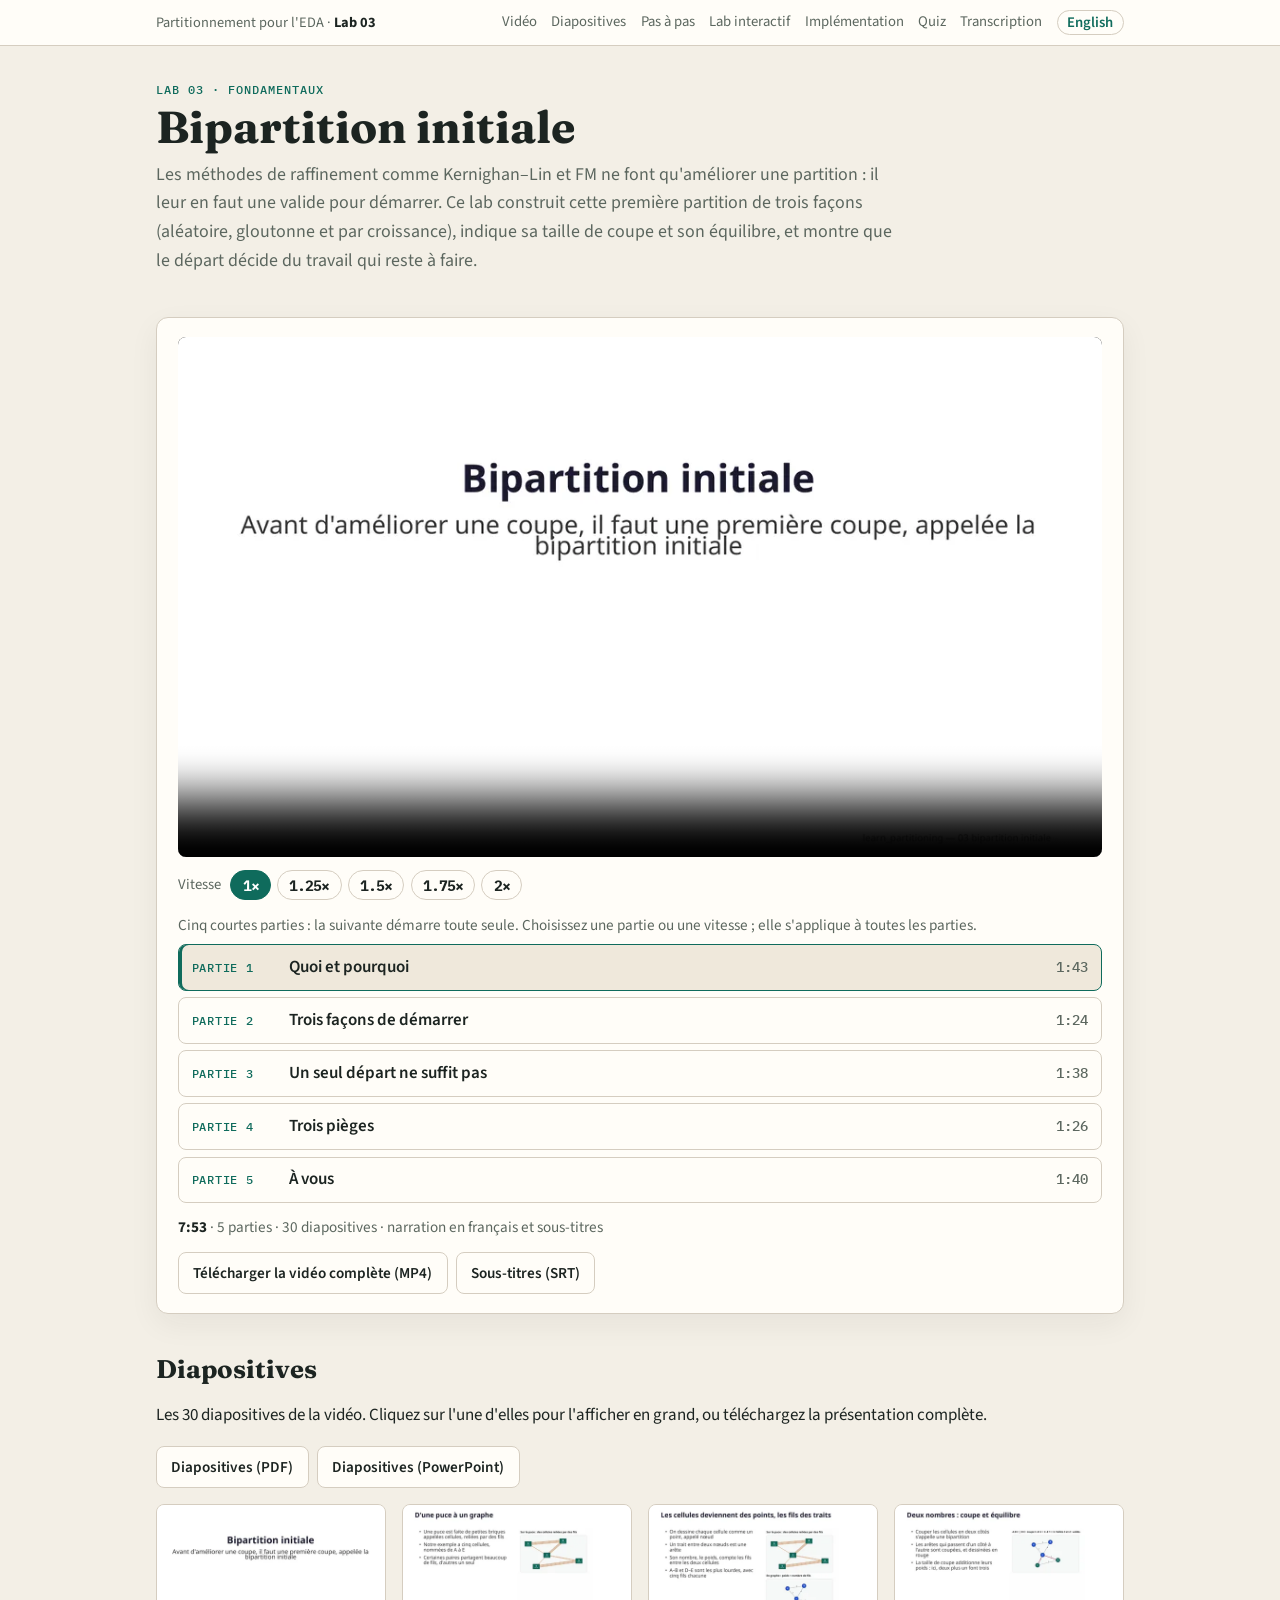
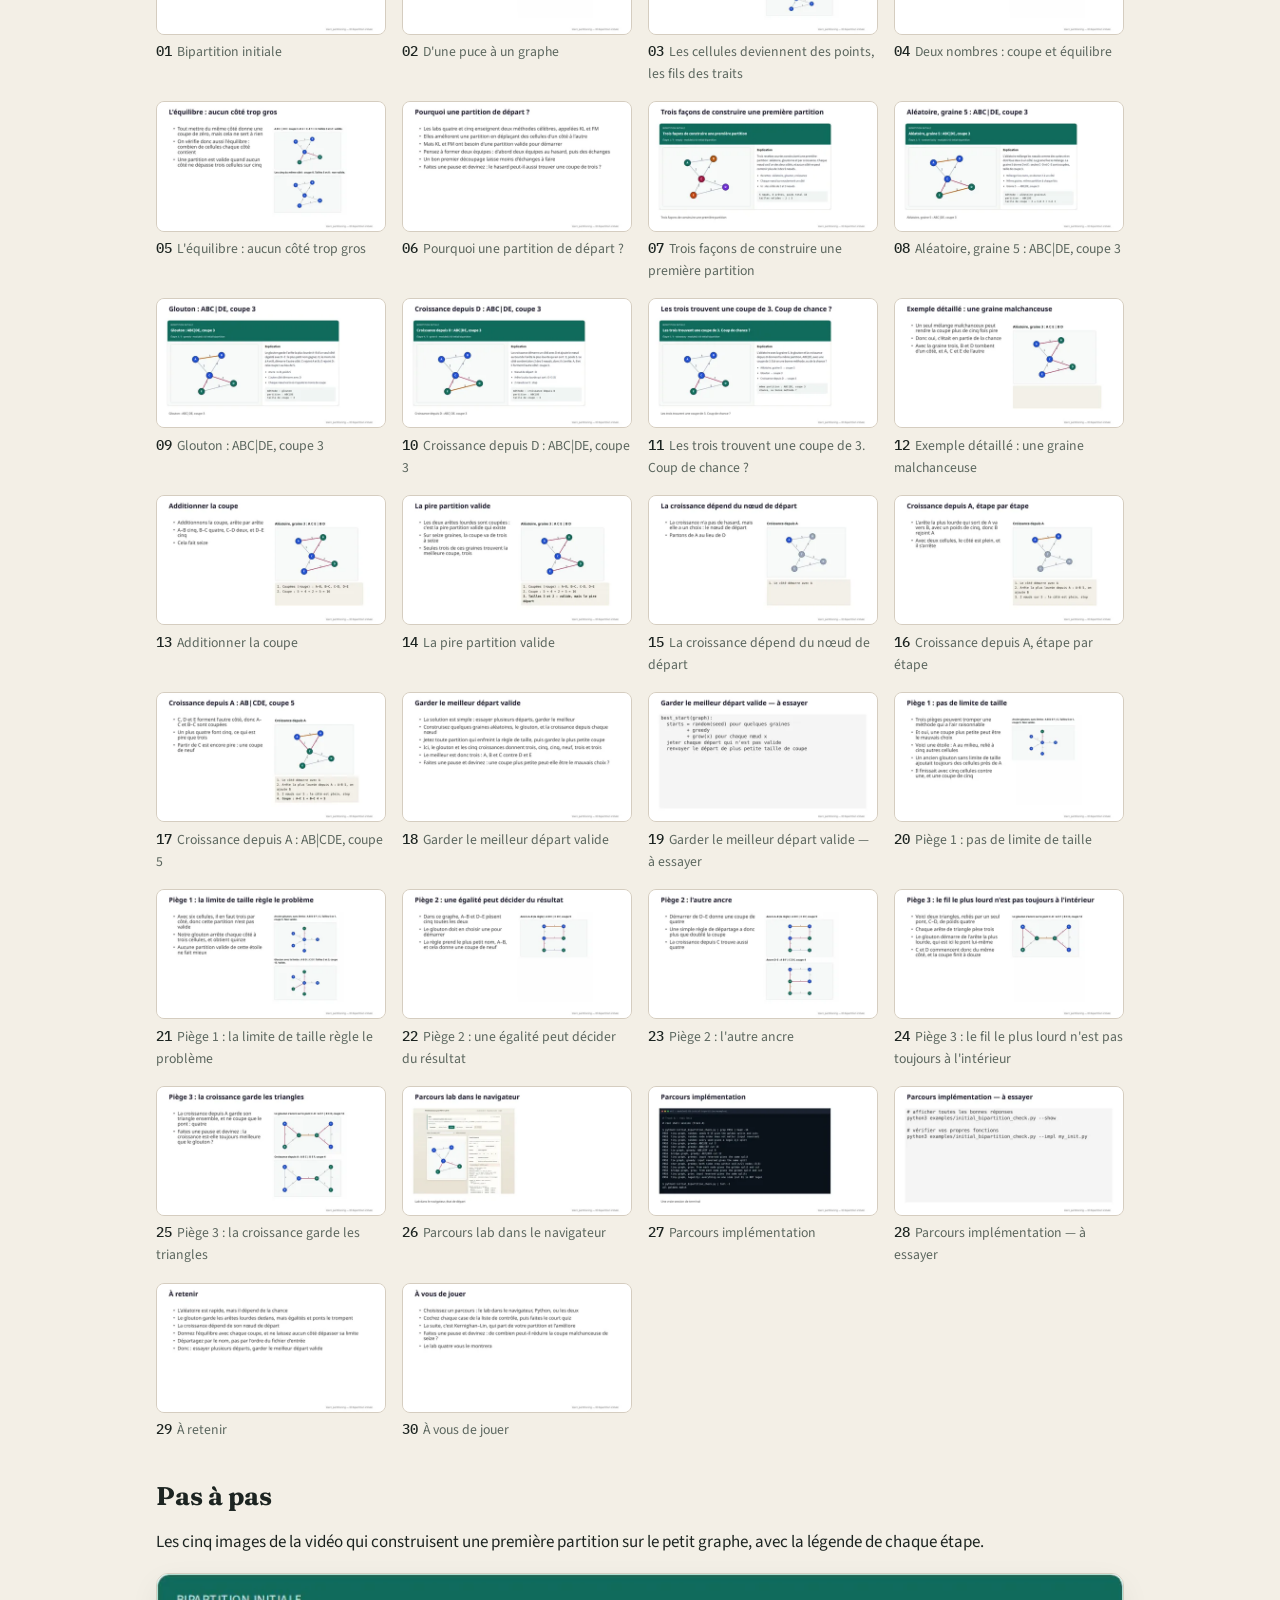
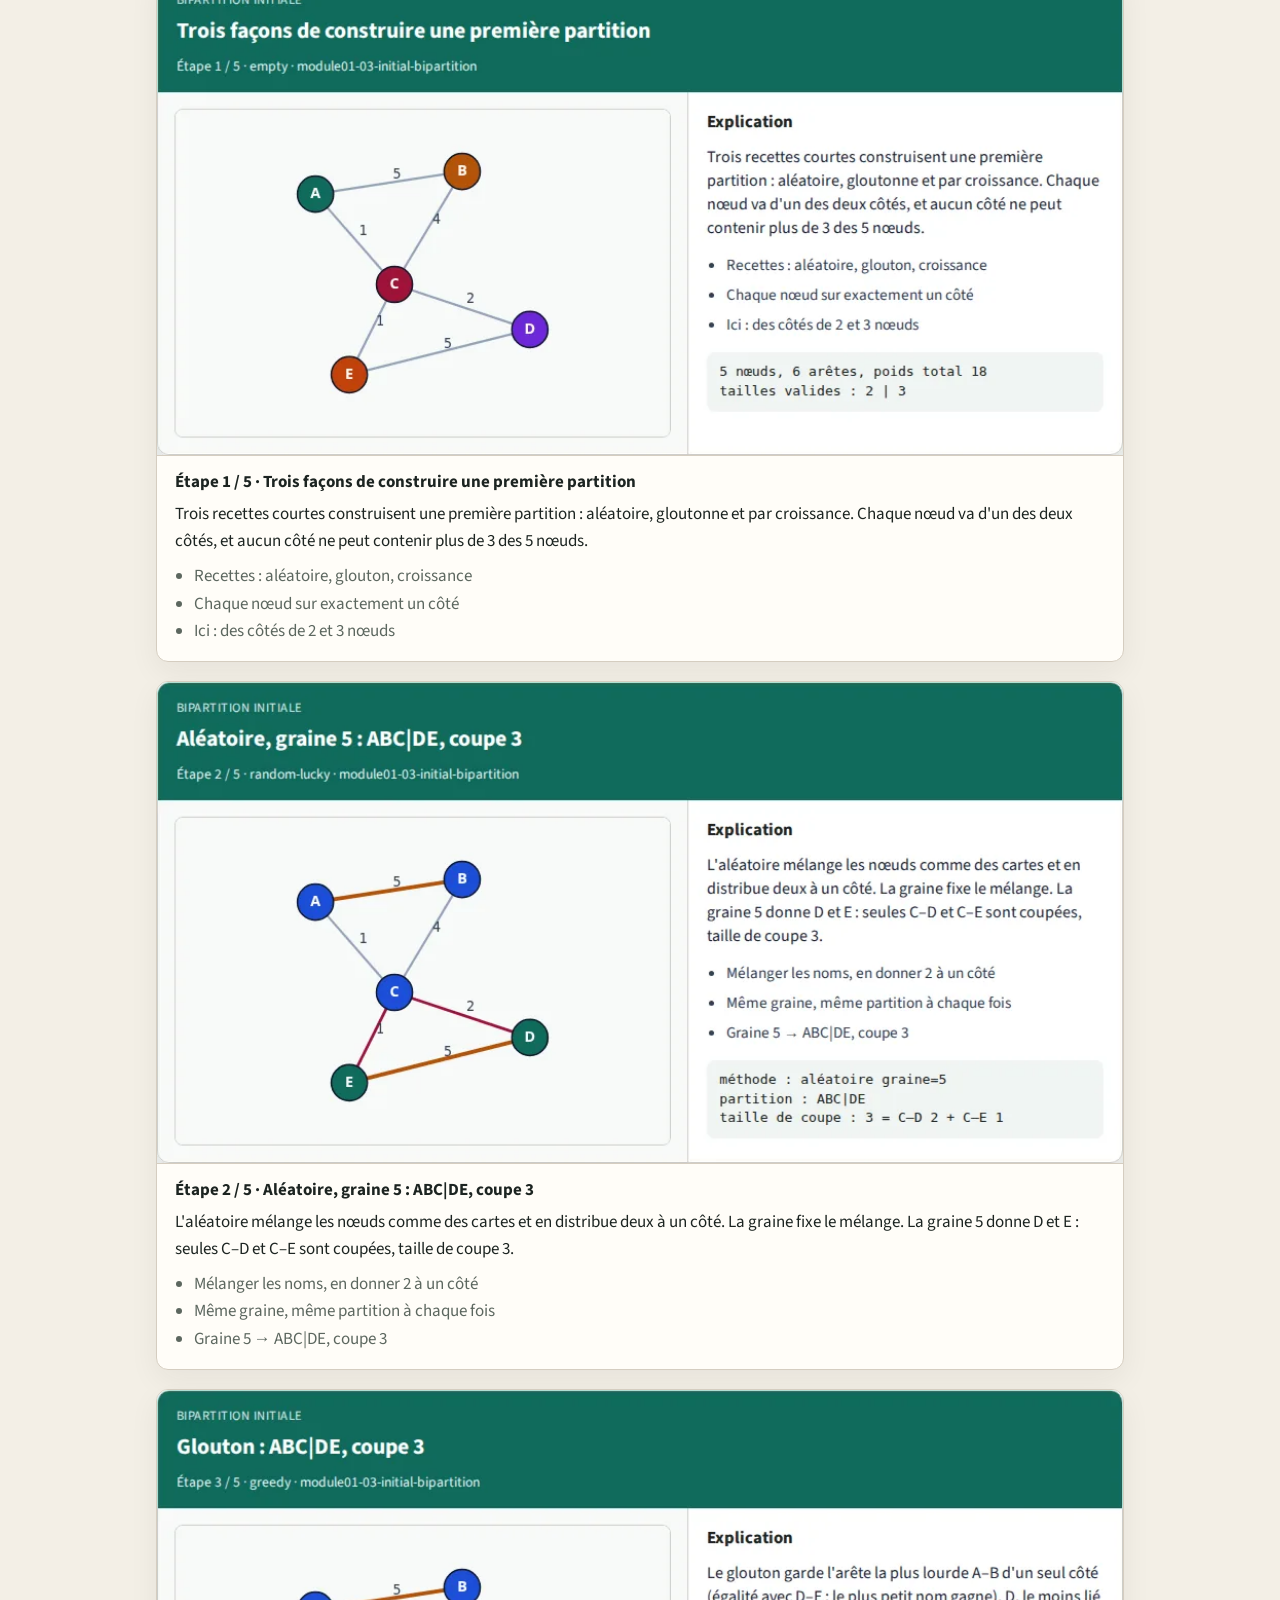
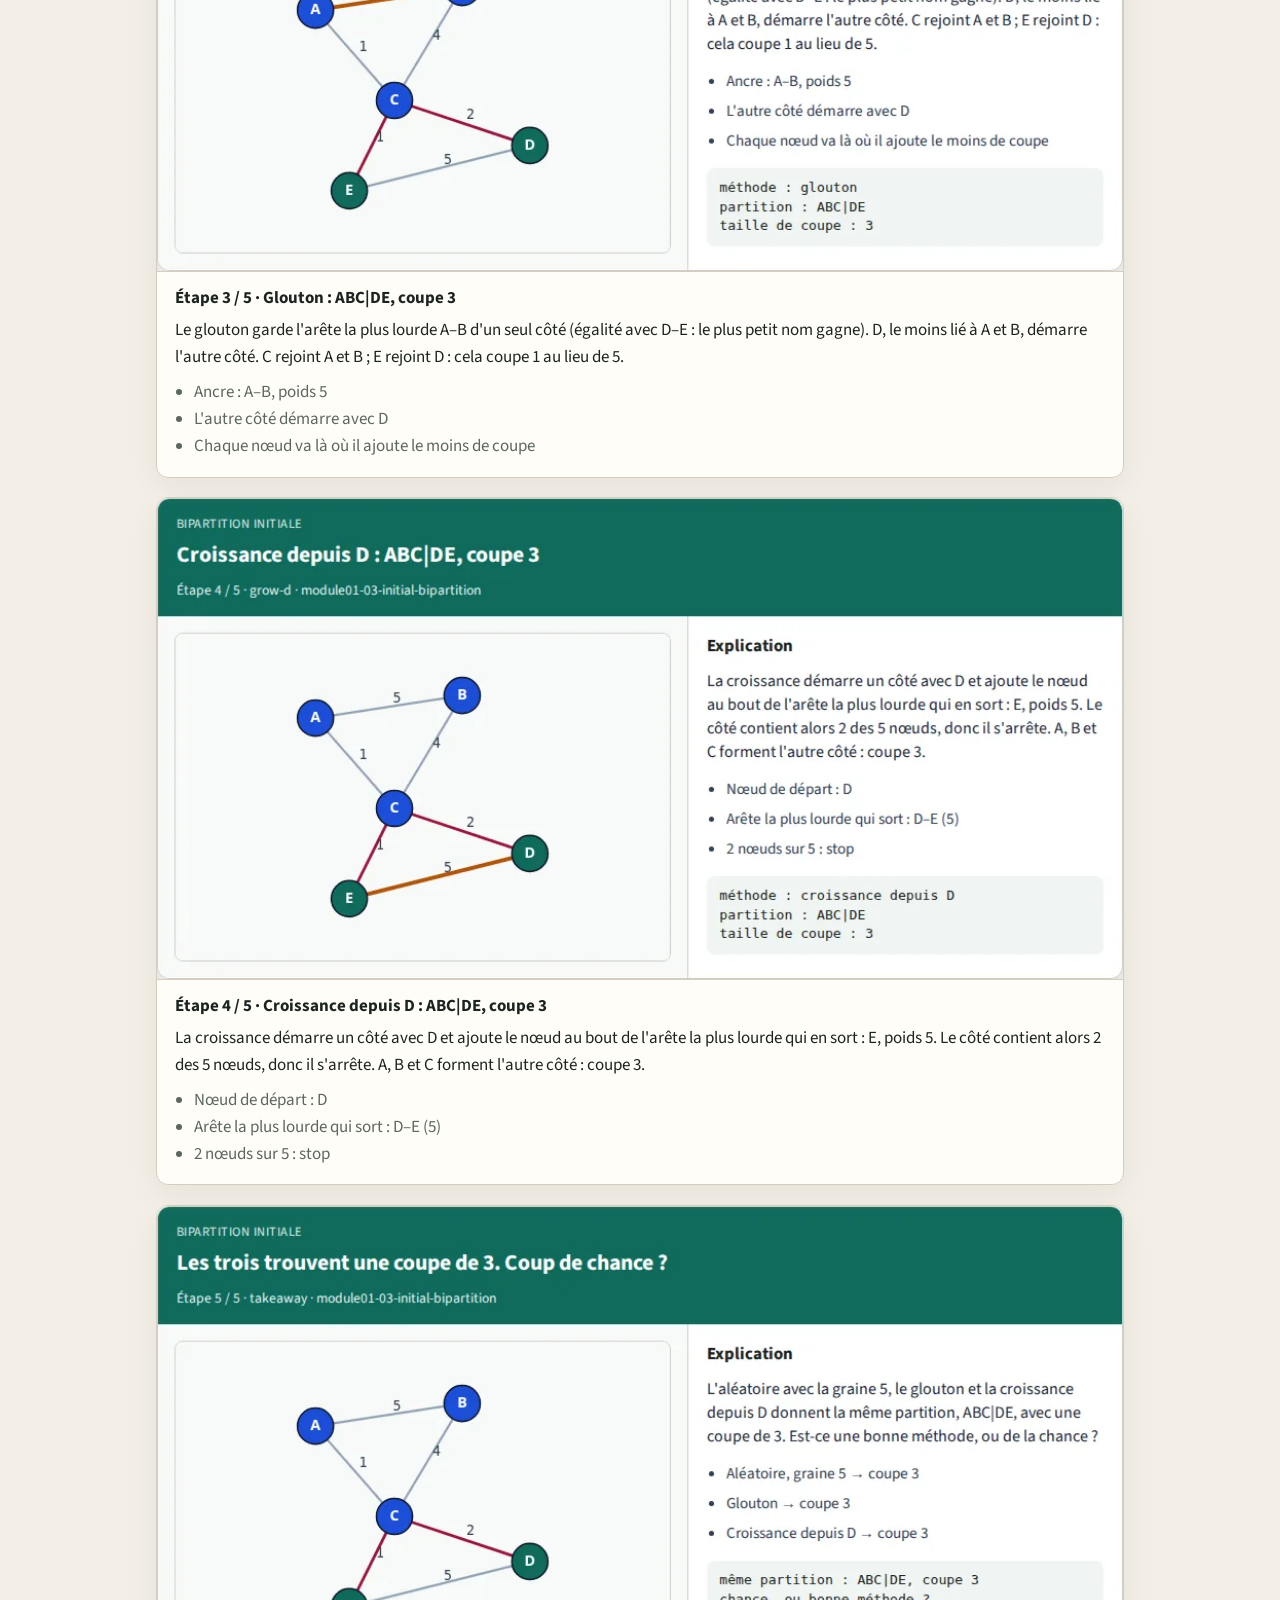
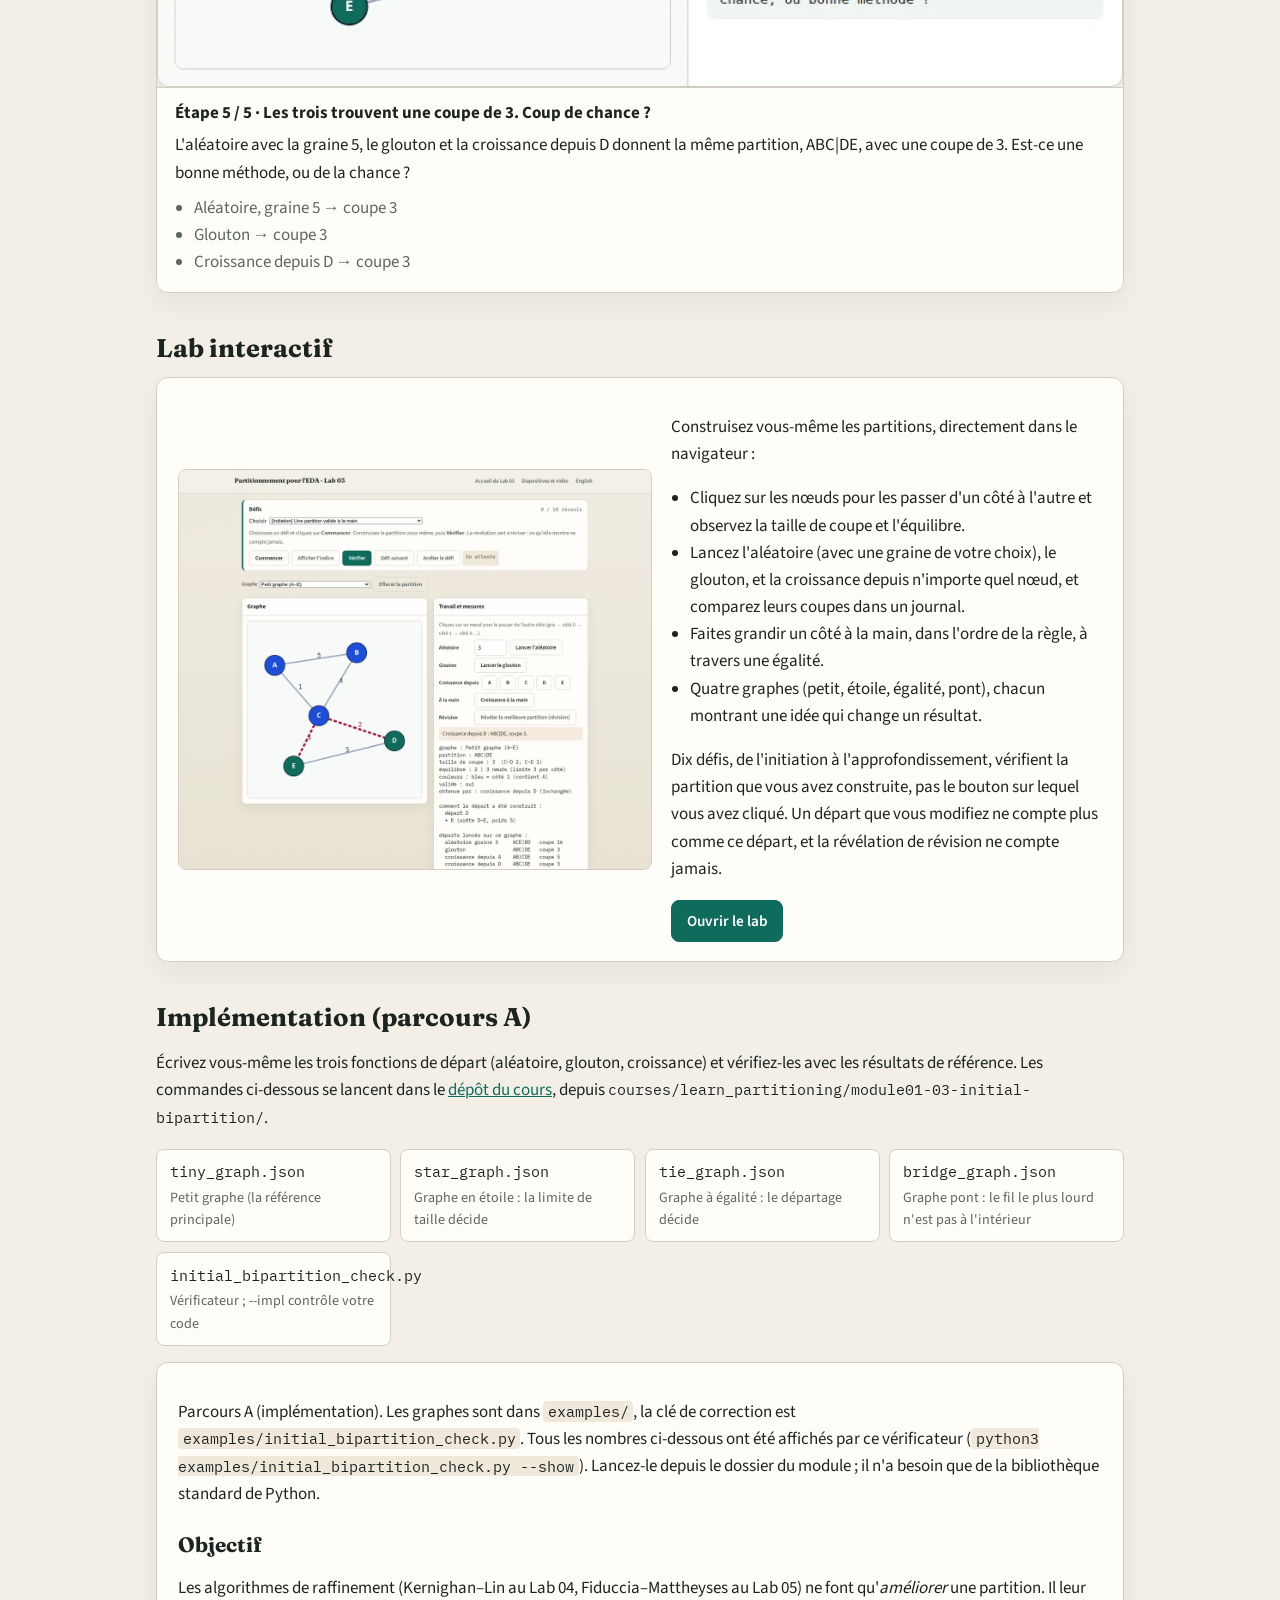
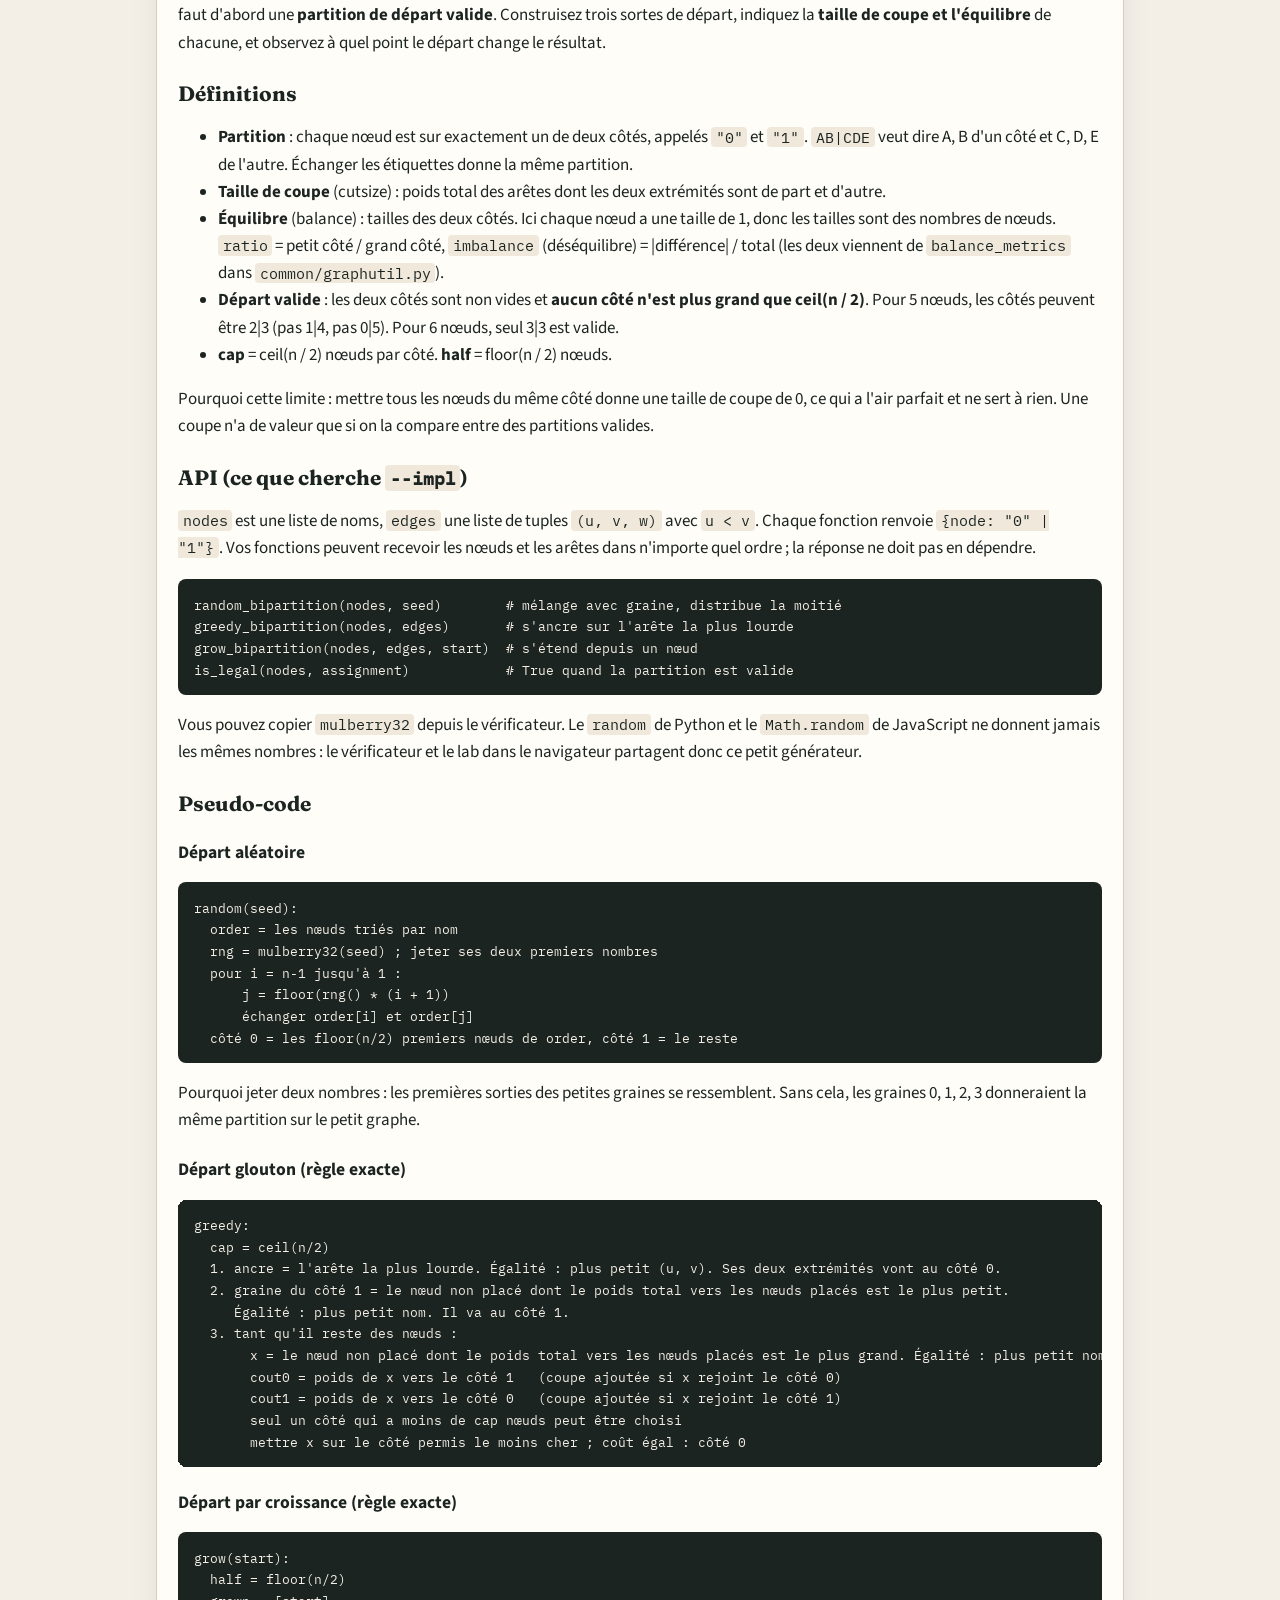
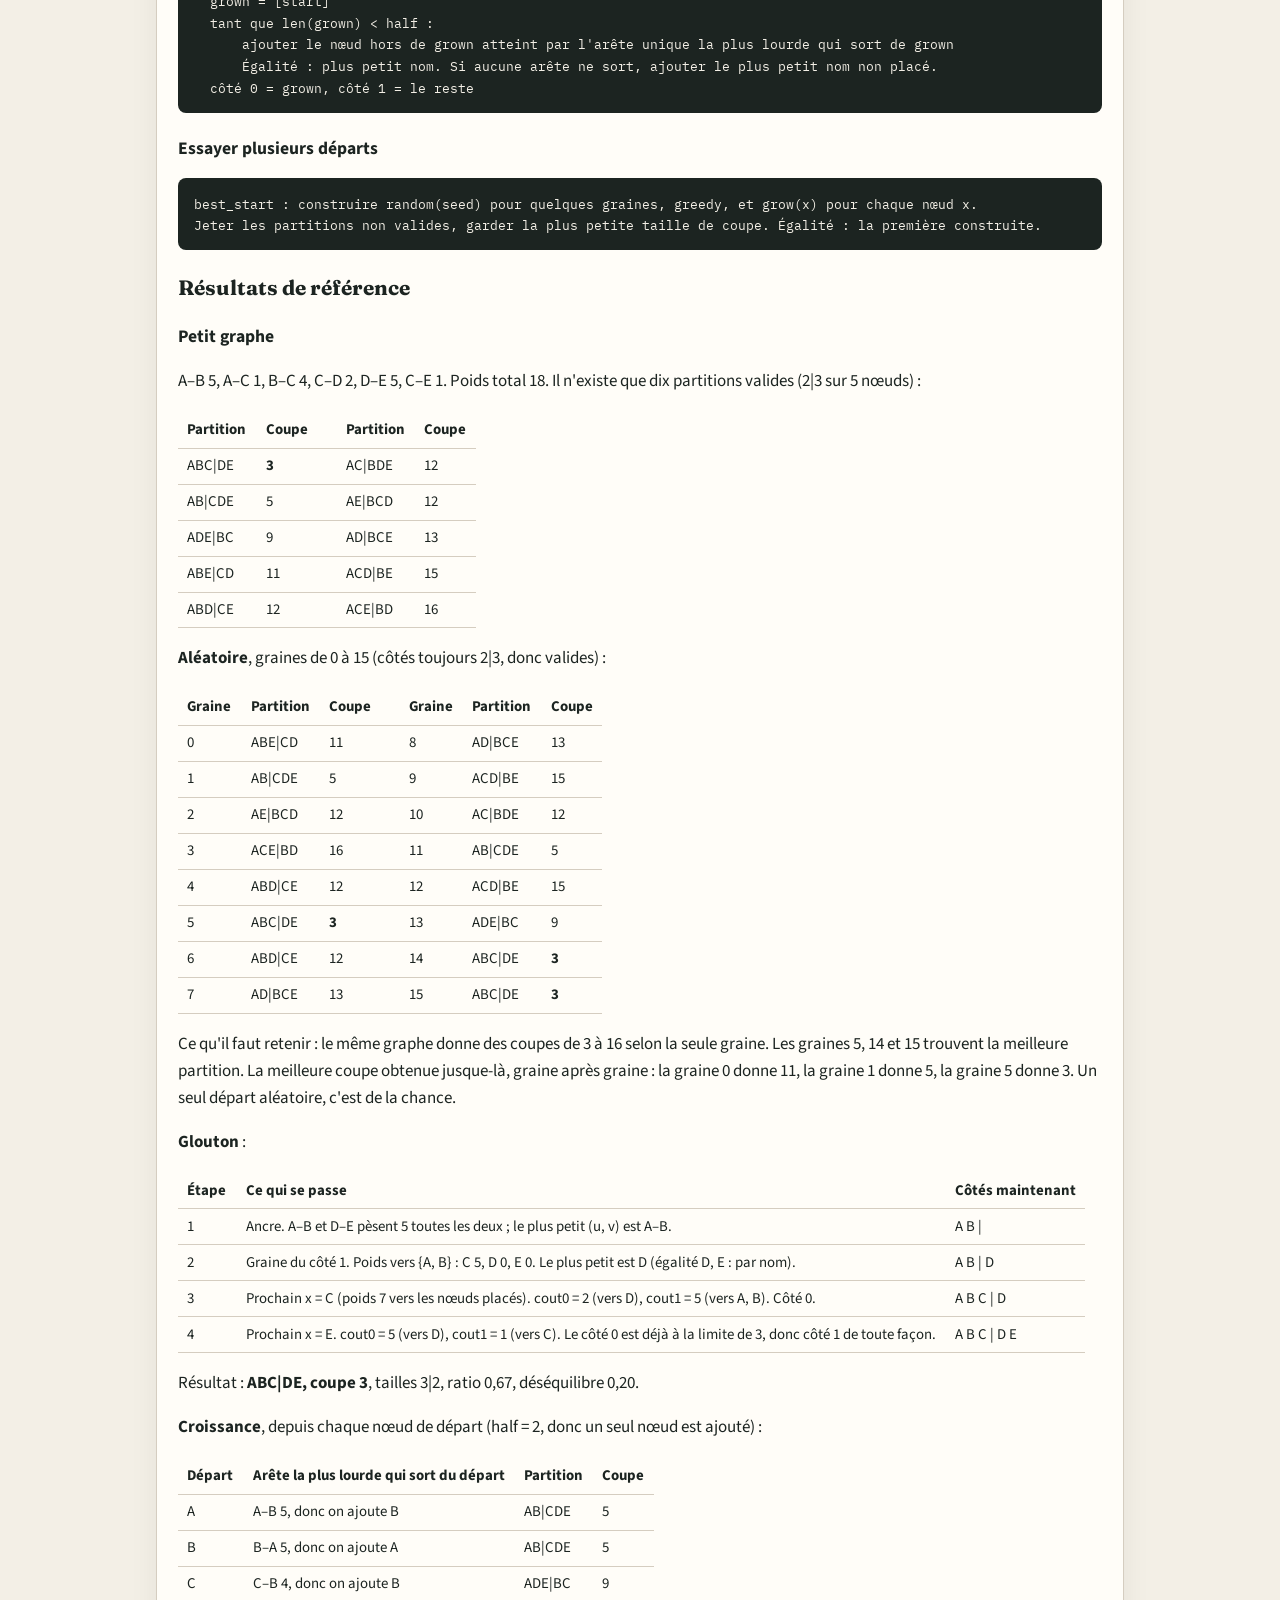
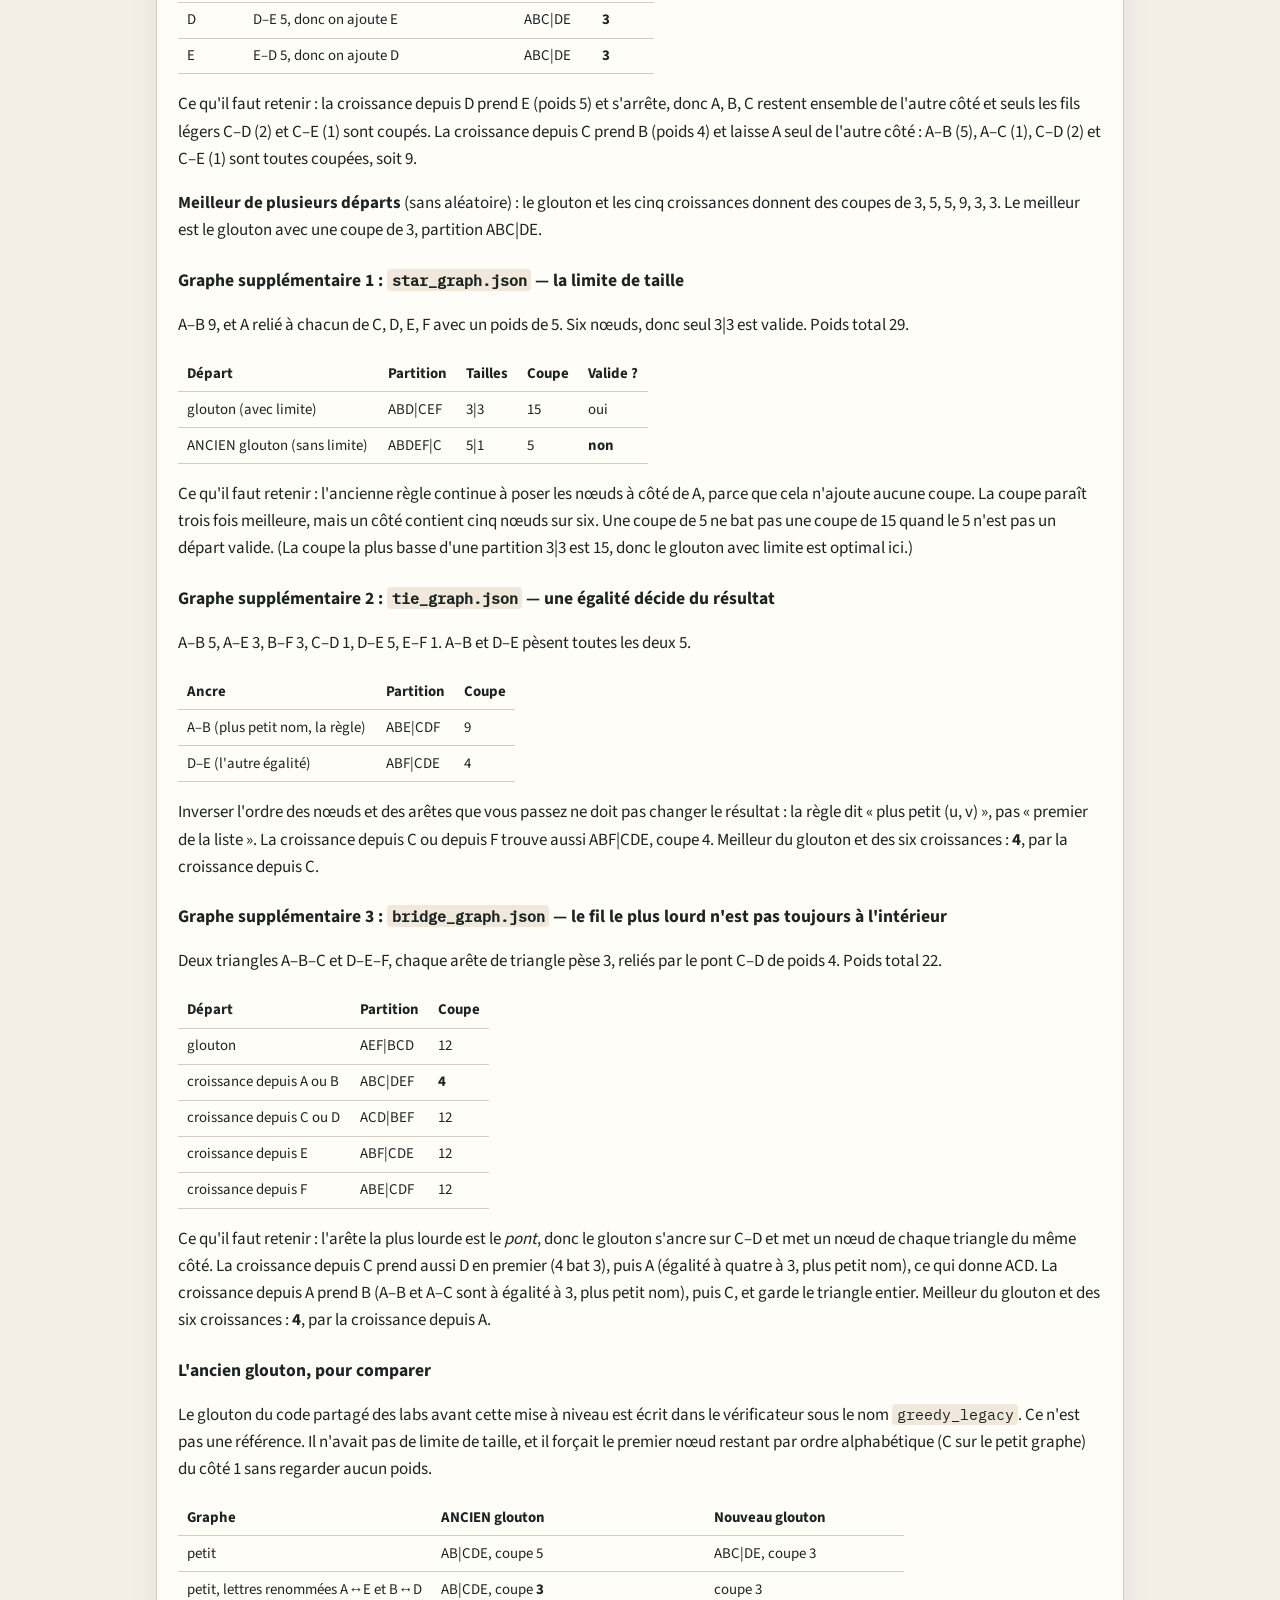
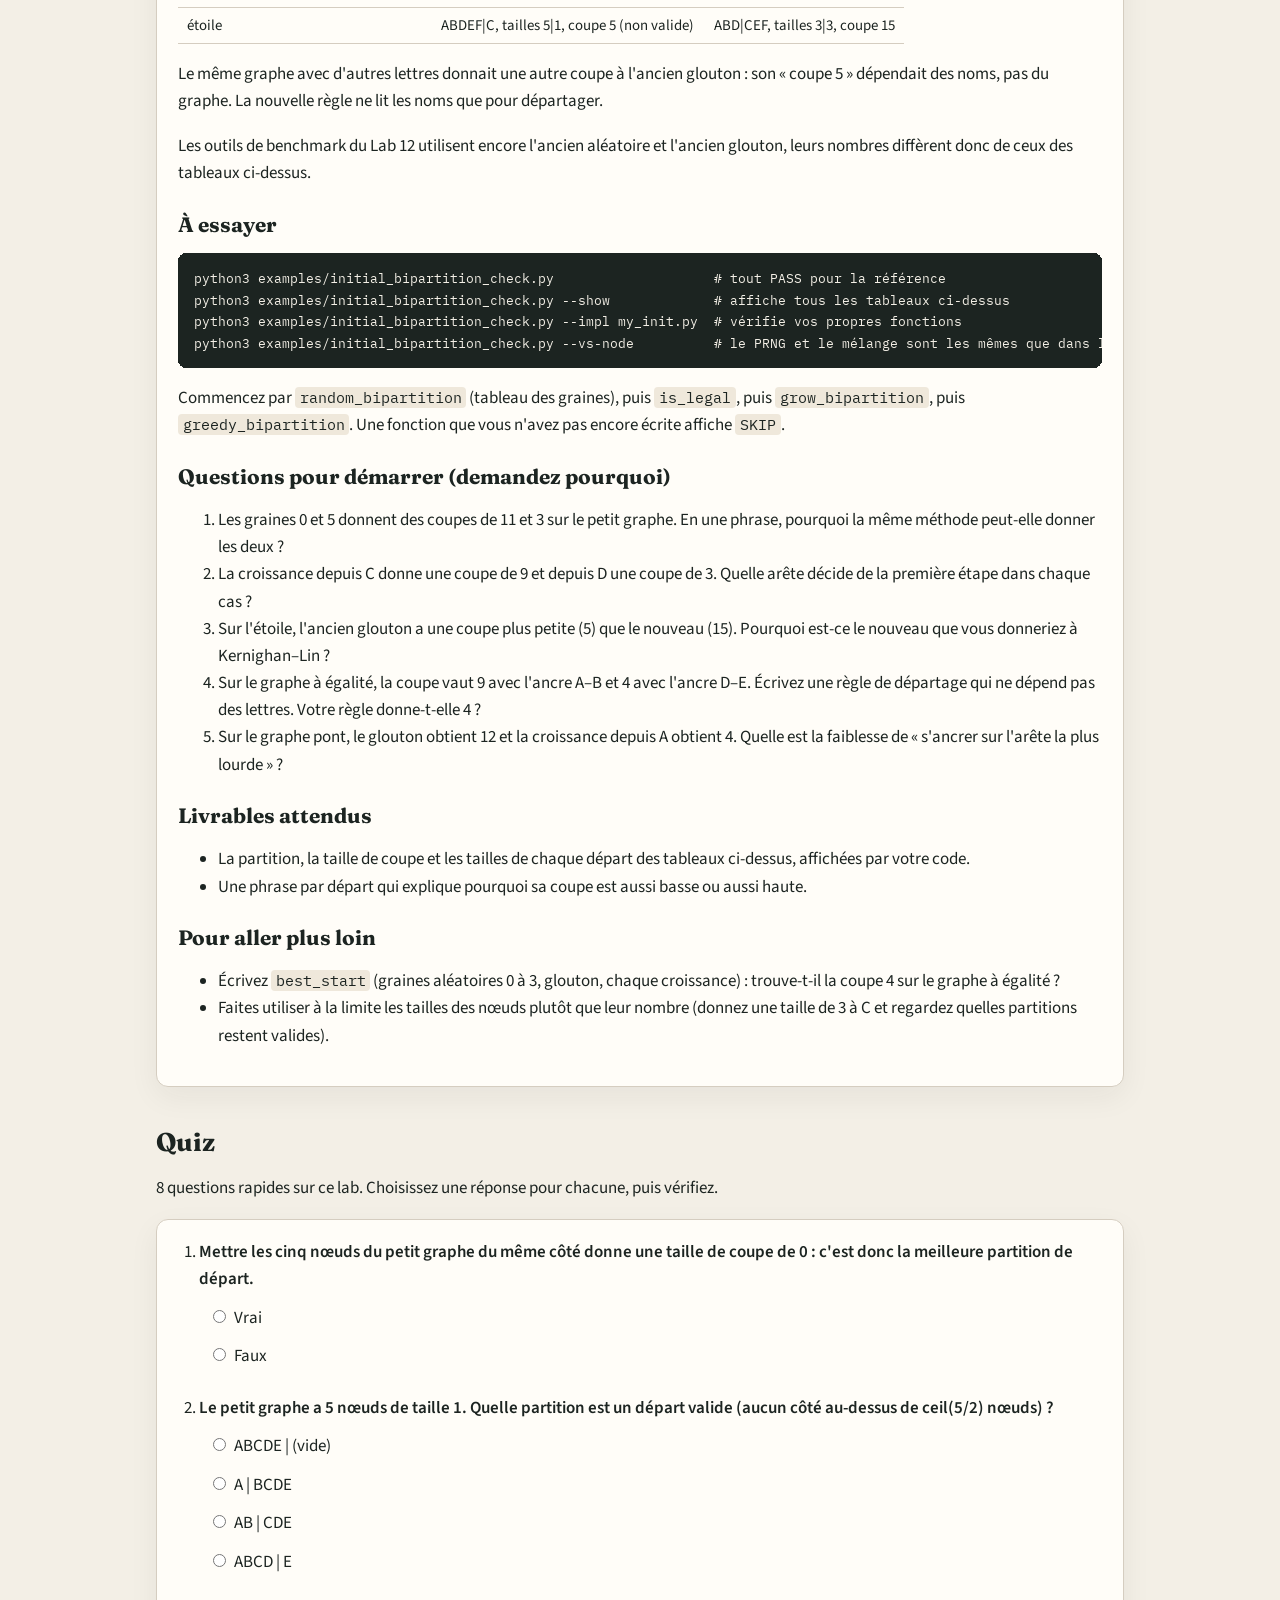
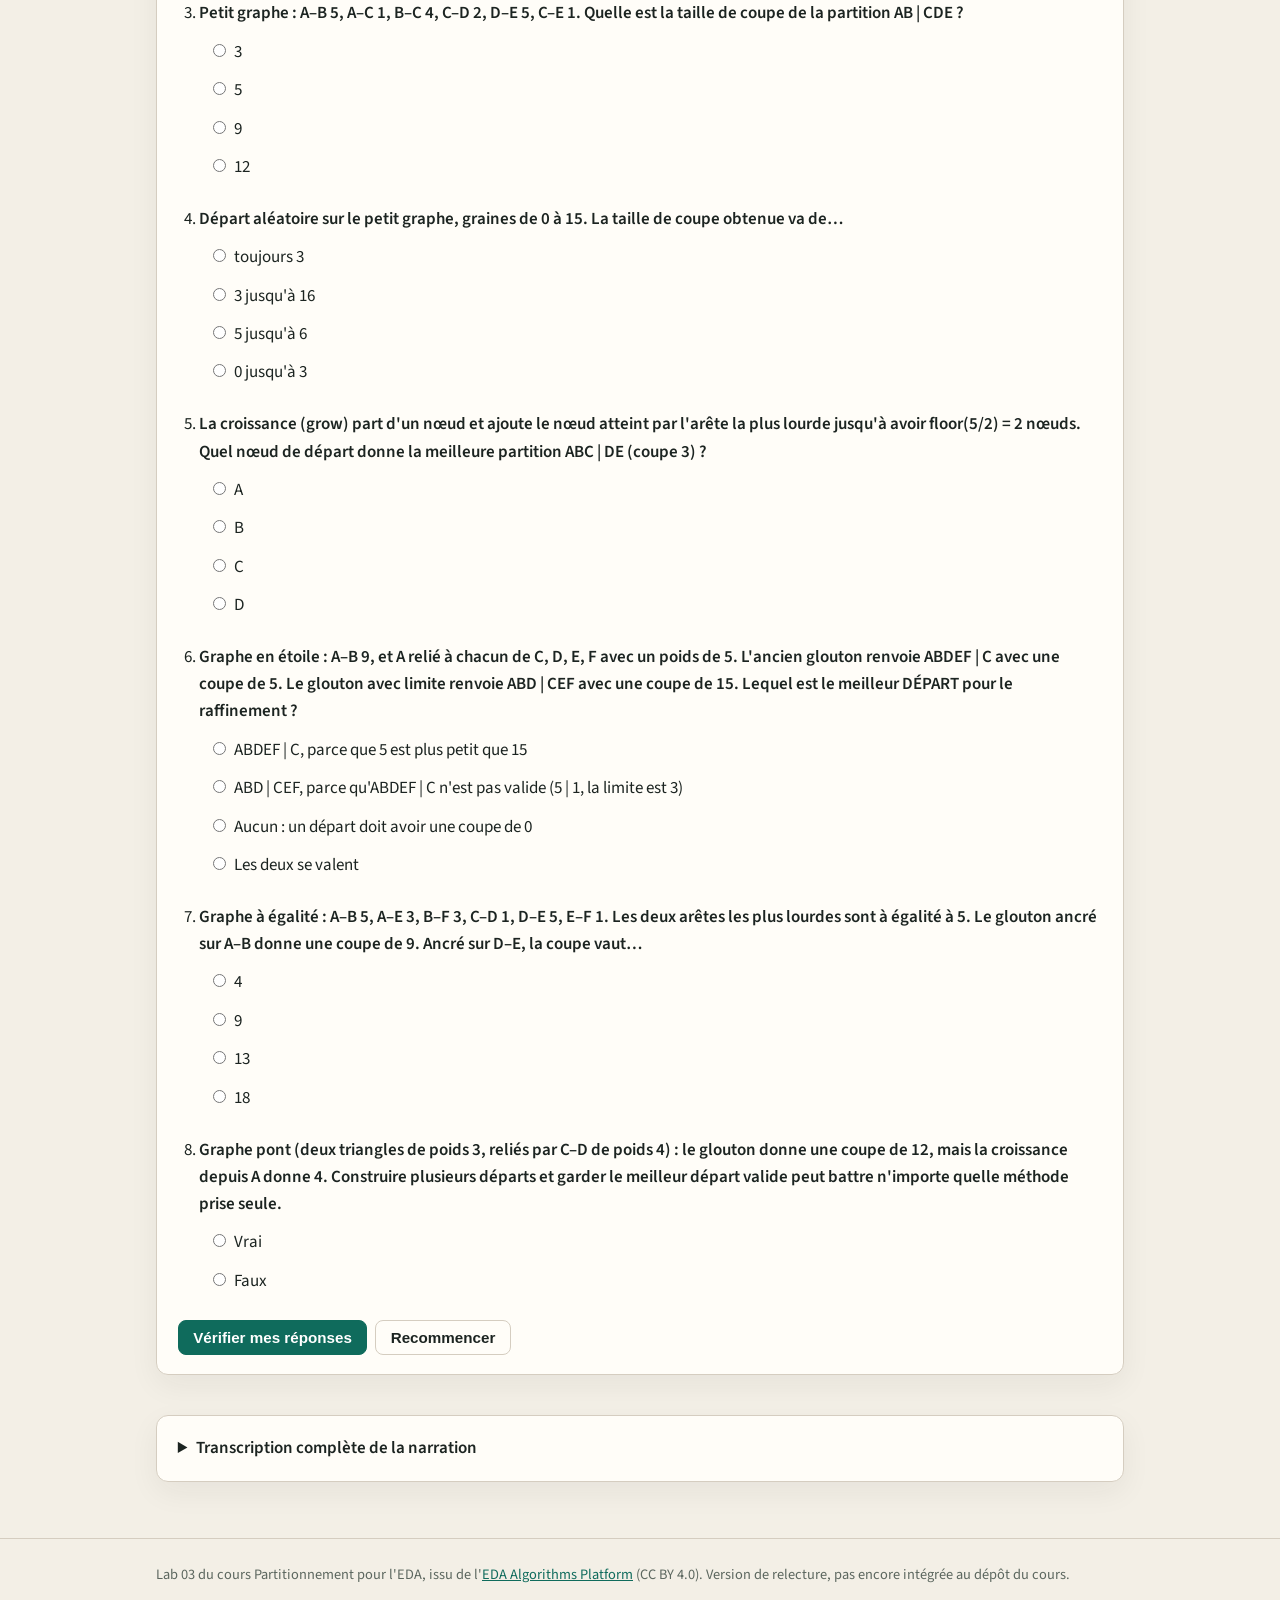
==== commit c3ce8eb5: "Lab 03: tighter script, 5 video parts, speed control" ====
--- a/docs/fr/index.html
+++ b/docs/fr/index.html
@@ -35,15 +35,15 @@
 
     <section id="video">
       <div class="card video-card">
-        <video controls preload="metadata" poster="slides/poster.webp"><source src="video.mp4" type="video/mp4"><track kind="subtitles" src="subs.vtt" srclang="fr" label="Français" default>Votre navigateur ne prend pas en charge la balise vidéo.</video>
-        <p class="meta"><strong>8:55</strong> · 22 diapositives · narration en français et sous-titres</p>
-        <div class="btns"><a class="btn" href="video.mp4" download>Télécharger la vidéo (MP4)</a><a class="btn" href="subs.srt" download>Sous-titres (SRT)</a></div>
+        <div class="player" data-lang="fr" data-subs-label="Français"><video controls preload="metadata" poster="slides/poster-1.webp"><source src="parts/part-1.mp4" type="video/mp4"><track kind="subtitles" src="parts/part-1.vtt" srclang="fr" label="Français" default>Votre navigateur ne prend pas en charge la balise vidéo.</video><div class="speed" role="group" aria-label="Vitesse"><span>Vitesse</span><button type="button" class="chip" data-speed="1" aria-pressed="true">1×</button><button type="button" class="chip" data-speed="1.25" aria-pressed="false">1.25×</button><button type="button" class="chip" data-speed="1.5" aria-pressed="false">1.5×</button><button type="button" class="chip" data-speed="1.75" aria-pressed="false">1.75×</button><button type="button" class="chip" data-speed="2" aria-pressed="false">2×</button></div><p class="parts-note">Cinq courtes parties : la suivante démarre toute seule. Choisissez une partie ou une vitesse ; elle s'applique à toutes les parties.</p><ol class="parts"><li><button type="button" class="part" data-src="parts/part-1.mp4" data-vtt="parts/part-1.vtt" data-poster="slides/poster-1.webp" aria-current="true"><span class="pn">Partie 1</span><span class="pt">Quoi et pourquoi</span><span class="pl">1:43</span></button></li><li><button type="button" class="part" data-src="parts/part-2.mp4" data-vtt="parts/part-2.vtt" data-poster="slides/poster-2.webp"><span class="pn">Partie 2</span><span class="pt">Trois façons de démarrer</span><span class="pl">1:24</span></button></li><li><button type="button" class="part" data-src="parts/part-3.mp4" data-vtt="parts/part-3.vtt" data-poster="slides/poster-3.webp"><span class="pn">Partie 3</span><span class="pt">Un seul départ ne suffit pas</span><span class="pl">1:38</span></button></li><li><button type="button" class="part" data-src="parts/part-4.mp4" data-vtt="parts/part-4.vtt" data-poster="slides/poster-4.webp"><span class="pn">Partie 4</span><span class="pt">Trois pièges</span><span class="pl">1:26</span></button></li><li><button type="button" class="part" data-src="parts/part-5.mp4" data-vtt="parts/part-5.vtt" data-poster="slides/poster-5.webp"><span class="pn">Partie 5</span><span class="pt">À vous</span><span class="pl">1:40</span></button></li></ol></div>
+        <p class="meta"><strong>7:53</strong> · 5 parties · 30 diapositives · narration en français et sous-titres</p>
+        <div class="btns"><a class="btn" href="video.mp4" download>Télécharger la vidéo complète (MP4)</a><a class="btn" href="subs.srt" download>Sous-titres (SRT)</a></div>
       </div>
     </section>
 
     <section id="slides">
       <h2>Diapositives</h2>
-      <p>Les 22 diapositives de la vidéo. Cliquez sur l'une d'elles pour l'afficher en grand, ou téléchargez la présentation complète.</p>
+      <p>Les 30 diapositives de la vidéo. Cliquez sur l'une d'elles pour l'afficher en grand, ou téléchargez la présentation complète.</p>
       <div class="btns" style="margin-bottom:1rem">
         <a class="btn" href="slides.pdf">Diapositives (PDF)</a>
         <a class="btn" href="slides.pptx" download>Diapositives (PowerPoint)</a>
@@ -51,26 +51,34 @@
       <div class="slides">
         <figure><a href="slides/01.png"><img src="slides/thumb/01.webp" loading="lazy" width="480" height="270" alt="Diapositive 1: Bipartition initiale"></a><figcaption><b>01</b>Bipartition initiale</figcaption></figure>
 <figure><a href="slides/02.png"><img src="slides/thumb/02.webp" loading="lazy" width="480" height="270" alt="Diapositive 2: D&#x27;une puce à un graphe"></a><figcaption><b>02</b>D&#x27;une puce à un graphe</figcaption></figure>
-<figure><a href="slides/03.png"><img src="slides/thumb/03.webp" loading="lazy" width="480" height="270" alt="Diapositive 3: Deux nombres : coupe et équilibre"></a><figcaption><b>03</b>Deux nombres : coupe et équilibre</figcaption></figure>
-<figure><a href="slides/04.png"><img src="slides/thumb/04.webp" loading="lazy" width="480" height="270" alt="Diapositive 4: Pourquoi une partition de départ ?"></a><figcaption><b>04</b>Pourquoi une partition de départ ?</figcaption></figure>
-<figure><a href="slides/05.png"><img src="slides/thumb/05.webp" loading="lazy" width="480" height="270" alt="Diapositive 5: Il faut une partition de départ valide"></a><figcaption><b>05</b>Il faut une partition de départ valide</figcaption></figure>
-<figure><a href="slides/06.png"><img src="slides/thumb/06.webp" loading="lazy" width="480" height="270" alt="Diapositive 6: Aléatoire, graine 5 : ABC|DE, coupe 3"></a><figcaption><b>06</b>Aléatoire, graine 5 : ABC|DE, coupe 3</figcaption></figure>
-<figure><a href="slides/07.png"><img src="slides/thumb/07.webp" loading="lazy" width="480" height="270" alt="Diapositive 7: Glouton : ABC|DE, coupe 3"></a><figcaption><b>07</b>Glouton : ABC|DE, coupe 3</figcaption></figure>
-<figure><a href="slides/08.png"><img src="slides/thumb/08.webp" loading="lazy" width="480" height="270" alt="Diapositive 8: Croissance depuis D : ABC|DE, coupe 3"></a><figcaption><b>08</b>Croissance depuis D : ABC|DE, coupe 3</figcaption></figure>
-<figure><a href="slides/09.png"><img src="slides/thumb/09.webp" loading="lazy" width="480" height="270" alt="Diapositive 9: Essayer plusieurs départs, garder le meilleur"></a><figcaption><b>09</b>Essayer plusieurs départs, garder le meilleur</figcaption></figure>
-<figure><a href="slides/10.png"><img src="slides/thumb/10.webp" loading="lazy" width="480" height="270" alt="Diapositive 10: Exemple détaillé : une graine malchanceuse"></a><figcaption><b>10</b>Exemple détaillé : une graine malchanceuse</figcaption></figure>
-<figure><a href="slides/11.png"><img src="slides/thumb/11.webp" loading="lazy" width="480" height="270" alt="Diapositive 11: La croissance dépend du nœud de départ"></a><figcaption><b>11</b>La croissance dépend du nœud de départ</figcaption></figure>
-<figure><a href="slides/12.png"><img src="slides/thumb/12.webp" loading="lazy" width="480" height="270" alt="Diapositive 12: Garder le meilleur départ valide"></a><figcaption><b>12</b>Garder le meilleur départ valide</figcaption></figure>
-<figure><a href="slides/13.png"><img src="slides/thumb/13.webp" loading="lazy" width="480" height="270" alt="Diapositive 13: Garder le meilleur départ valide — à essayer"></a><figcaption><b>13</b>Garder le meilleur départ valide — à essayer</figcaption></figure>
-<figure><a href="slides/14.png"><img src="slides/thumb/14.webp" loading="lazy" width="480" height="270" alt="Diapositive 14: Une limite de taille garde la partition valide"></a><figcaption><b>14</b>Une limite de taille garde la partition valide</figcaption></figure>
-<figure><a href="slides/15.png"><img src="slides/thumb/15.webp" loading="lazy" width="480" height="270" alt="Diapositive 15: Une égalité peut décider du résultat"></a><figcaption><b>15</b>Une égalité peut décider du résultat</figcaption></figure>
-<figure><a href="slides/16.png"><img src="slides/thumb/16.webp" loading="lazy" width="480" height="270" alt="Diapositive 16: Le fil le plus lourd n&#x27;est pas toujours à l&#x27;intérieur"></a><figcaption><b>16</b>Le fil le plus lourd n&#x27;est pas toujours à l&#x27;intérieur</figcaption></figure>
-<figure><a href="slides/17.png"><img src="slides/thumb/17.webp" loading="lazy" width="480" height="270" alt="Diapositive 17: Parcours lab dans le navigateur"></a><figcaption><b>17</b>Parcours lab dans le navigateur</figcaption></figure>
-<figure><a href="slides/18.png"><img src="slides/thumb/18.webp" loading="lazy" width="480" height="270" alt="Diapositive 18: Parcours implémentation"></a><figcaption><b>18</b>Parcours implémentation</figcaption></figure>
-<figure><a href="slides/19.png"><img src="slides/thumb/19.webp" loading="lazy" width="480" height="270" alt="Diapositive 19: Parcours implémentation — à essayer"></a><figcaption><b>19</b>Parcours implémentation — à essayer</figcaption></figure>
-<figure><a href="slides/20.png"><img src="slides/thumb/20.webp" loading="lazy" width="480" height="270" alt="Diapositive 20: Pièges à éviter"></a><figcaption><b>20</b>Pièges à éviter</figcaption></figure>
-<figure><a href="slides/21.png"><img src="slides/thumb/21.webp" loading="lazy" width="480" height="270" alt="Diapositive 21: Bilan : trois façons de démarrer"></a><figcaption><b>21</b>Bilan : trois façons de démarrer</figcaption></figure>
-<figure><a href="slides/22.png"><img src="slides/thumb/22.webp" loading="lazy" width="480" height="270" alt="Diapositive 22: À vous de jouer"></a><figcaption><b>22</b>À vous de jouer</figcaption></figure>
+<figure><a href="slides/03.png"><img src="slides/thumb/03.webp" loading="lazy" width="480" height="270" alt="Diapositive 3: Les cellules deviennent des points, les fils des traits"></a><figcaption><b>03</b>Les cellules deviennent des points, les fils des traits</figcaption></figure>
+<figure><a href="slides/04.png"><img src="slides/thumb/04.webp" loading="lazy" width="480" height="270" alt="Diapositive 4: Deux nombres : coupe et équilibre"></a><figcaption><b>04</b>Deux nombres : coupe et équilibre</figcaption></figure>
+<figure><a href="slides/05.png"><img src="slides/thumb/05.webp" loading="lazy" width="480" height="270" alt="Diapositive 5: L&#x27;équilibre : aucun côté trop gros"></a><figcaption><b>05</b>L&#x27;équilibre : aucun côté trop gros</figcaption></figure>
+<figure><a href="slides/06.png"><img src="slides/thumb/06.webp" loading="lazy" width="480" height="270" alt="Diapositive 6: Pourquoi une partition de départ ?"></a><figcaption><b>06</b>Pourquoi une partition de départ ?</figcaption></figure>
+<figure><a href="slides/07.png"><img src="slides/thumb/07.webp" loading="lazy" width="480" height="270" alt="Diapositive 7: Trois façons de construire une première partition"></a><figcaption><b>07</b>Trois façons de construire une première partition</figcaption></figure>
+<figure><a href="slides/08.png"><img src="slides/thumb/08.webp" loading="lazy" width="480" height="270" alt="Diapositive 8: Aléatoire, graine 5 : ABC|DE, coupe 3"></a><figcaption><b>08</b>Aléatoire, graine 5 : ABC|DE, coupe 3</figcaption></figure>
+<figure><a href="slides/09.png"><img src="slides/thumb/09.webp" loading="lazy" width="480" height="270" alt="Diapositive 9: Glouton : ABC|DE, coupe 3"></a><figcaption><b>09</b>Glouton : ABC|DE, coupe 3</figcaption></figure>
+<figure><a href="slides/10.png"><img src="slides/thumb/10.webp" loading="lazy" width="480" height="270" alt="Diapositive 10: Croissance depuis D : ABC|DE, coupe 3"></a><figcaption><b>10</b>Croissance depuis D : ABC|DE, coupe 3</figcaption></figure>
+<figure><a href="slides/11.png"><img src="slides/thumb/11.webp" loading="lazy" width="480" height="270" alt="Diapositive 11: Les trois trouvent une coupe de 3. Coup de chance ?"></a><figcaption><b>11</b>Les trois trouvent une coupe de 3. Coup de chance ?</figcaption></figure>
+<figure><a href="slides/12.png"><img src="slides/thumb/12.webp" loading="lazy" width="480" height="270" alt="Diapositive 12: Exemple détaillé : une graine malchanceuse"></a><figcaption><b>12</b>Exemple détaillé : une graine malchanceuse</figcaption></figure>
+<figure><a href="slides/13.png"><img src="slides/thumb/13.webp" loading="lazy" width="480" height="270" alt="Diapositive 13: Additionner la coupe"></a><figcaption><b>13</b>Additionner la coupe</figcaption></figure>
+<figure><a href="slides/14.png"><img src="slides/thumb/14.webp" loading="lazy" width="480" height="270" alt="Diapositive 14: La pire partition valide"></a><figcaption><b>14</b>La pire partition valide</figcaption></figure>
+<figure><a href="slides/15.png"><img src="slides/thumb/15.webp" loading="lazy" width="480" height="270" alt="Diapositive 15: La croissance dépend du nœud de départ"></a><figcaption><b>15</b>La croissance dépend du nœud de départ</figcaption></figure>
+<figure><a href="slides/16.png"><img src="slides/thumb/16.webp" loading="lazy" width="480" height="270" alt="Diapositive 16: Croissance depuis A, étape par étape"></a><figcaption><b>16</b>Croissance depuis A, étape par étape</figcaption></figure>
+<figure><a href="slides/17.png"><img src="slides/thumb/17.webp" loading="lazy" width="480" height="270" alt="Diapositive 17: Croissance depuis A : AB|CDE, coupe 5"></a><figcaption><b>17</b>Croissance depuis A : AB|CDE, coupe 5</figcaption></figure>
+<figure><a href="slides/18.png"><img src="slides/thumb/18.webp" loading="lazy" width="480" height="270" alt="Diapositive 18: Garder le meilleur départ valide"></a><figcaption><b>18</b>Garder le meilleur départ valide</figcaption></figure>
+<figure><a href="slides/19.png"><img src="slides/thumb/19.webp" loading="lazy" width="480" height="270" alt="Diapositive 19: Garder le meilleur départ valide — à essayer"></a><figcaption><b>19</b>Garder le meilleur départ valide — à essayer</figcaption></figure>
+<figure><a href="slides/20.png"><img src="slides/thumb/20.webp" loading="lazy" width="480" height="270" alt="Diapositive 20: Piège 1 : pas de limite de taille"></a><figcaption><b>20</b>Piège 1 : pas de limite de taille</figcaption></figure>
+<figure><a href="slides/21.png"><img src="slides/thumb/21.webp" loading="lazy" width="480" height="270" alt="Diapositive 21: Piège 1 : la limite de taille règle le problème"></a><figcaption><b>21</b>Piège 1 : la limite de taille règle le problème</figcaption></figure>
+<figure><a href="slides/22.png"><img src="slides/thumb/22.webp" loading="lazy" width="480" height="270" alt="Diapositive 22: Piège 2 : une égalité peut décider du résultat"></a><figcaption><b>22</b>Piège 2 : une égalité peut décider du résultat</figcaption></figure>
+<figure><a href="slides/23.png"><img src="slides/thumb/23.webp" loading="lazy" width="480" height="270" alt="Diapositive 23: Piège 2 : l&#x27;autre ancre"></a><figcaption><b>23</b>Piège 2 : l&#x27;autre ancre</figcaption></figure>
+<figure><a href="slides/24.png"><img src="slides/thumb/24.webp" loading="lazy" width="480" height="270" alt="Diapositive 24: Piège 3 : le fil le plus lourd n&#x27;est pas toujours à l&#x27;intérieur"></a><figcaption><b>24</b>Piège 3 : le fil le plus lourd n&#x27;est pas toujours à l&#x27;intérieur</figcaption></figure>
+<figure><a href="slides/25.png"><img src="slides/thumb/25.webp" loading="lazy" width="480" height="270" alt="Diapositive 25: Piège 3 : la croissance garde les triangles"></a><figcaption><b>25</b>Piège 3 : la croissance garde les triangles</figcaption></figure>
+<figure><a href="slides/26.png"><img src="slides/thumb/26.webp" loading="lazy" width="480" height="270" alt="Diapositive 26: Parcours lab dans le navigateur"></a><figcaption><b>26</b>Parcours lab dans le navigateur</figcaption></figure>
+<figure><a href="slides/27.png"><img src="slides/thumb/27.webp" loading="lazy" width="480" height="270" alt="Diapositive 27: Parcours implémentation"></a><figcaption><b>27</b>Parcours implémentation</figcaption></figure>
+<figure><a href="slides/28.png"><img src="slides/thumb/28.webp" loading="lazy" width="480" height="270" alt="Diapositive 28: Parcours implémentation — à essayer"></a><figcaption><b>28</b>Parcours implémentation — à essayer</figcaption></figure>
+<figure><a href="slides/29.png"><img src="slides/thumb/29.webp" loading="lazy" width="480" height="270" alt="Diapositive 29: À retenir"></a><figcaption><b>29</b>À retenir</figcaption></figure>
+<figure><a href="slides/30.png"><img src="slides/thumb/30.webp" loading="lazy" width="480" height="270" alt="Diapositive 30: À vous de jouer"></a><figcaption><b>30</b>À vous de jouer</figcaption></figure>
       </div>
     </section>
 
@@ -78,11 +86,11 @@
       <h2>Pas à pas</h2>
       <p>Les cinq images de la vidéo qui construisent une première partition sur le petit graphe, avec la légende de chaque étape.</p>
       <div class="walk">
-        <figure class="walk-step"><a href="img/steps/01-empty.png"><img src="img/steps/01-empty.webp" loading="lazy" width="940" height="468" alt="Étape 1 / 5: Il faut une partition de départ valide"></a><figcaption><b>Étape 1 / 5 · Il faut une partition de départ valide</b><span>Kernighan–Lin et FM ne font qu&#x27;améliorer une partition : il leur en faut donc une première. Chaque nœud va d&#x27;un des deux côtés, et aucun côté ne peut contenir plus de 3 des 5 nœuds.</span><ul><li>Chaque nœud sur exactement un côté</li><li>Ici : des côtés de 2 et 3 nœuds</li><li>Indiquer taille de coupe et équilibre</li></ul></figcaption></figure>
-<figure class="walk-step"><a href="img/steps/02-random-lucky.png"><img src="img/steps/02-random-lucky.webp" loading="lazy" width="940" height="468" alt="Étape 2 / 5: Aléatoire, graine 5 : ABC|DE, coupe 3"></a><figcaption><b>Étape 2 / 5 · Aléatoire, graine 5 : ABC|DE, coupe 3</b><span>L&#x27;aléatoire mélange les nœuds comme des cartes et en distribue deux à un côté. La graine 5 donne D et E : seules C–D et C–E sont coupées, taille de coupe 3. La graine 3 donne A, C, E : taille de coupe 16.</span><ul><li>Même graine, même partition à chaque fois</li><li>Graine 5 → ABC|DE, coupe 3</li><li>Graine 3 → ACE|BD, coupe 16</li></ul></figcaption></figure>
+        <figure class="walk-step"><a href="img/steps/01-empty.png"><img src="img/steps/01-empty.webp" loading="lazy" width="940" height="468" alt="Étape 1 / 5: Trois façons de construire une première partition"></a><figcaption><b>Étape 1 / 5 · Trois façons de construire une première partition</b><span>Trois recettes courtes construisent une première partition : aléatoire, gloutonne et par croissance. Chaque nœud va d&#x27;un des deux côtés, et aucun côté ne peut contenir plus de 3 des 5 nœuds.</span><ul><li>Recettes : aléatoire, glouton, croissance</li><li>Chaque nœud sur exactement un côté</li><li>Ici : des côtés de 2 et 3 nœuds</li></ul></figcaption></figure>
+<figure class="walk-step"><a href="img/steps/02-random-lucky.png"><img src="img/steps/02-random-lucky.webp" loading="lazy" width="940" height="468" alt="Étape 2 / 5: Aléatoire, graine 5 : ABC|DE, coupe 3"></a><figcaption><b>Étape 2 / 5 · Aléatoire, graine 5 : ABC|DE, coupe 3</b><span>L&#x27;aléatoire mélange les nœuds comme des cartes et en distribue deux à un côté. La graine fixe le mélange. La graine 5 donne D et E : seules C–D et C–E sont coupées, taille de coupe 3.</span><ul><li>Mélanger les noms, en donner 2 à un côté</li><li>Même graine, même partition à chaque fois</li><li>Graine 5 → ABC|DE, coupe 3</li></ul></figcaption></figure>
 <figure class="walk-step"><a href="img/steps/03-greedy.png"><img src="img/steps/03-greedy.webp" loading="lazy" width="940" height="468" alt="Étape 3 / 5: Glouton : ABC|DE, coupe 3"></a><figcaption><b>Étape 3 / 5 · Glouton : ABC|DE, coupe 3</b><span>Le glouton garde l&#x27;arête la plus lourde A–B d&#x27;un seul côté (égalité avec D–E : le plus petit nom gagne). D, le moins lié à A et B, démarre l&#x27;autre côté. C rejoint A et B ; E rejoint D : cela coupe 1 au lieu de 5.</span><ul><li>Ancre : A–B, poids 5</li><li>L&#x27;autre côté démarre avec D</li><li>Chaque nœud va là où il ajoute le moins de coupe</li></ul></figcaption></figure>
-<figure class="walk-step"><a href="img/steps/04-grow-d.png"><img src="img/steps/04-grow-d.webp" loading="lazy" width="940" height="468" alt="Étape 4 / 5: Croissance depuis D : ABC|DE, coupe 3"></a><figcaption><b>Étape 4 / 5 · Croissance depuis D : ABC|DE, coupe 3</b><span>La croissance démarre un côté avec D et ajoute le nœud au bout de l&#x27;arête la plus lourde qui en sort : E, poids 5. Le côté contient alors 2 des 5 nœuds, donc il s&#x27;arrête. A, B et C forment l&#x27;autre côté : coupe 3.</span><ul><li>Nœud de départ : D</li><li>Arête la plus lourde qui sort : D–E (5)</li><li>Croissance depuis A → AB|CDE, coupe 5</li></ul></figcaption></figure>
-<figure class="walk-step"><a href="img/steps/05-takeaway.png"><img src="img/steps/05-takeaway.webp" loading="lazy" width="940" height="468" alt="Étape 5 / 5: Essayer plusieurs départs, garder le meilleur"></a><figcaption><b>Étape 5 / 5 · Essayer plusieurs départs, garder le meilleur</b><span>Chaque départ ici est valide, mais les coupes vont de 3 à 16 sur le même graphe. Construisez plusieurs départs, jetez ceux qui ne sont pas valides, et gardez la plus petite coupe.</span><ul><li>Aléatoire : de 3 à 16, selon la graine</li><li>Croissance : 3, 5 ou 9, selon le départ</li><li>Glouton : 3 ici, mais pas toujours</li></ul></figcaption></figure>
+<figure class="walk-step"><a href="img/steps/04-grow-d.png"><img src="img/steps/04-grow-d.webp" loading="lazy" width="940" height="468" alt="Étape 4 / 5: Croissance depuis D : ABC|DE, coupe 3"></a><figcaption><b>Étape 4 / 5 · Croissance depuis D : ABC|DE, coupe 3</b><span>La croissance démarre un côté avec D et ajoute le nœud au bout de l&#x27;arête la plus lourde qui en sort : E, poids 5. Le côté contient alors 2 des 5 nœuds, donc il s&#x27;arrête. A, B et C forment l&#x27;autre côté : coupe 3.</span><ul><li>Nœud de départ : D</li><li>Arête la plus lourde qui sort : D–E (5)</li><li>2 nœuds sur 5 : stop</li></ul></figcaption></figure>
+<figure class="walk-step"><a href="img/steps/05-takeaway.png"><img src="img/steps/05-takeaway.webp" loading="lazy" width="940" height="468" alt="Étape 5 / 5: Les trois trouvent une coupe de 3. Coup de chance ?"></a><figcaption><b>Étape 5 / 5 · Les trois trouvent une coupe de 3. Coup de chance ?</b><span>L&#x27;aléatoire avec la graine 5, le glouton et la croissance depuis D donnent la même partition, ABC|DE, avec une coupe de 3. Est-ce une bonne méthode, ou de la chance ?</span><ul><li>Aléatoire, graine 5 → coupe 3</li><li>Glouton → coupe 3</li><li>Croissance depuis D → coupe 3</li></ul></figcaption></figure>
       </div>
     </section>
 
@@ -583,26 +591,34 @@
     <section id="transcript">
       <details class="card transcript">
         <summary>Transcription complète de la narration</summary>
-        <h3>Bipartition initiale</h3><p>Avant d&#x27;améliorer une coupe, il faut une première coupe. Cette première coupe s&#x27;appelle la bipartition initiale. Vous allez découvrir trois façons de la construire : aléatoire, gloutonne et par croissance. Vous verrez le même petit graphe obtenir une coupe de trois, ou une coupe de seize. Et vous apprendrez la bonne habitude qui règle ce problème : essayer plusieurs départs, et garder le meilleur.</p>
-<h3>D&#x27;une puce à un graphe</h3><p>Une puce est faite de petites briques appelées cellules, reliées par des fils. On dessine chaque cellule comme un point, appelé nœud. Un trait entre deux nœuds est une arête : les deux cellules sont reliées. Le nombre sur une arête est son poids : combien de fils relient la paire. Notre exemple a cinq cellules, de A à E. Les arêtes les plus lourdes, A–B et D–E, ont cinq fils chacune.</p>
-<h3>Deux nombres : coupe et équilibre</h3><p>Couper une puce en deux côtés s&#x27;appelle une bipartition. Les arêtes qui passent d&#x27;un côté à l&#x27;autre sont coupées, et on les dessine en rouge. La taille de coupe additionne leurs poids : ici, deux plus un font trois. Tout mettre du même côté donne une coupe de zéro, mais cela ne sert à rien. On vérifie donc aussi l&#x27;équilibre : combien de cellules chaque côté contient. Une partition est valide quand aucun côté ne dépasse trois cellules sur cinq.</p>
-<h3>Pourquoi une partition de départ ?</h3><p>Les labs quatre et cinq enseignent deux méthodes célèbres, appelées KL et FM. Elles améliorent une partition en déplaçant des cellules d&#x27;un côté à l&#x27;autre. Mais elles ne peuvent qu&#x27;améliorer : il leur faut une partition valide pour démarrer. Pensez à former deux équipes pour un jeu. D&#x27;abord deux équipes au hasard, puis on échange des joueurs pour équilibrer. Un bon premier découpage laisse moins d&#x27;échanges à faire.</p>
-<h3>Il faut une partition de départ valide</h3><p>Voici notre graphe, avant toute coupe. Il a cinq cellules, donc les côtés auront deux cellules et trois cellules. Chaque méthode donne deux nombres : la taille de coupe et l&#x27;équilibre. Construisons une première partition de trois façons différentes.</p>
-<h3>Aléatoire, graine 5 : ABC|DE, coupe 3</h3><p>La méthode un est l&#x27;aléatoire. Écrivez les cinq noms sur des cartes, mélangez-les, et donnez deux cartes à un côté. Les trois autres cartes vont de l&#x27;autre côté. Un ordinateur mélange à l&#x27;aide d&#x27;un nombre appelé la graine. La même graine donne toujours le même mélange. Avec la graine cinq, D et E tombent ensemble. Seules C–D et C–E sont coupées, donc la taille de coupe est trois. C&#x27;est la meilleure partition de ce graphe, trouvée par pure chance.</p>
-<h3>Glouton : ABC|DE, coupe 3</h3><p>La méthode deux est la méthode gloutonne : à chaque étape, elle prend ce qui paraît le meilleur sur le moment. Elle commence par mettre les deux bouts de l&#x27;arête la plus lourde du même côté. A–B et D–E pèsent cinq toutes les deux, donc une règle fixe choisit le plus petit nom : A–B. D démarre l&#x27;autre côté : il n&#x27;a aucun fil vers A ou B, et il vient avant E. C rejoint A et B, avec cinq fils de ce côté contre deux vers D. Enfin E rejoint D, ce qui ne coupe que l&#x27;arête de poids un vers C. La taille de coupe est trois.</p>
-<h3>Croissance depuis D : ABC|DE, coupe 3</h3><p>La méthode trois est la croissance. Choisissez un nœud de départ, et faites grandir un côté autour de lui, comme une goutte d&#x27;encre qui s&#x27;étale sur le papier. À chaque étape, ajoutez le nœud au bout de l&#x27;arête la plus lourde qui sort du côté. Partons de D. L&#x27;arête la plus lourde qui sort de D va vers E, avec un poids de cinq. Le côté contient alors deux cellules sur cinq, ce qui suffit, donc il s&#x27;arrête. A, B et C forment l&#x27;autre côté, et la taille de coupe vaut encore trois.</p>
-<h3>Essayer plusieurs départs, garder le meilleur</h3><p>Jusqu&#x27;ici, les trois méthodes ont trouvé la même partition. Mais c&#x27;était en partie de la chance. D&#x27;autres graines et d&#x27;autres nœuds de départ donnent des coupes de trois jusqu&#x27;à seize. Chacune de ces partitions est valide, donc aucune n&#x27;est fausse. C&#x27;est pourquoi on construit plusieurs départs, et on garde celui qui a la plus petite coupe.</p>
-<h3>Exemple détaillé : une graine malchanceuse</h3><p>Voyons maintenant jusqu&#x27;où peut aller la malchance. Avec la graine trois, le mélange donne B et D à un côté. A, C et E se retrouvent de l&#x27;autre. Additionnons la coupe, arête par arête. A–B cinq, B–C quatre, C–D deux et D–E cinq : seize au total. Les deux arêtes lourdes sont coupées, donc c&#x27;est la pire partition valide qui existe. Sur les seize graines essayées, seules trois donnent la meilleure coupe, trois.</p>
-<h3>La croissance dépend du nœud de départ</h3><p>La croissance n&#x27;a pas de hasard, mais elle a un choix : le nœud de départ. Partons de A au lieu de D. L&#x27;arête la plus lourde qui sort de A va vers B, avec un poids de cinq, donc B rejoint A. Avec deux cellules, le côté est plein, et il s&#x27;arrête. C, D et E forment l&#x27;autre côté, donc A–C et B–C sont coupées. Un plus quatre font cinq, ce qui est pire que trois. Partir de C est encore pire : une taille de coupe de neuf.</p>
-<h3>Garder le meilleur départ valide</h3><p>La solution est simple : ne jamais faire confiance à un seul départ. Construisez-en plusieurs : graines aléatoires, glouton, croissance depuis chaque nœud. Jetez toute partition qui enfreint la règle de taille. Gardez celle dont la coupe est la plus petite. Ici, le glouton et les cinq croissances donnent trois, cinq, cinq, neuf, trois, trois. Le meilleur est trois : A, B et C contre D et E.</p>
-<h3>Une limite de taille garde la partition valide</h3><p>Voici une étoile : A est au milieu, relié à toutes les autres cellules. A–B pèse neuf, et les quatre autres arêtes pèsent cinq. Avec six cellules, chaque côté doit en contenir exactement trois. Un ancien glouton sans limite de taille ajoutait toujours des cellules près de A. Il finissait avec cinq cellules contre une : coupe cinq, mais pas valide. Notre glouton arrête chaque côté à trois cellules, et obtient quinze. Aucune partition valide de cette étoile ne fait mieux.</p>
-<h3>Une égalité peut décider du résultat</h3><p>Dans ce graphe, A–B et D–E pèsent de nouveau cinq toutes les deux. Le glouton doit en choisir une pour démarrer. La règle prend le plus petit nom, A–B, et cela donne une taille de coupe de neuf. Démarrer de D–E donne une taille de coupe de quatre. Une simple règle de départage a donc plus que doublé la coupe. La croissance depuis C trouve aussi quatre, une raison de plus d&#x27;essayer plusieurs départs.</p>
-<h3>Le fil le plus lourd n&#x27;est pas toujours à l&#x27;intérieur</h3><p>Voici deux triangles, reliés par un seul pont, C–D, de poids quatre. Chaque arête de triangle pèse trois. La coupe naturelle met un triangle de chaque côté, et ne coupe que le pont. Mais le glouton démarre de l&#x27;arête la plus lourde, et ici c&#x27;est le pont lui-même. C et D commencent donc du même côté, et la coupe finit à douze. La croissance depuis A garde son triangle ensemble et ne coupe que le pont : quatre.</p>
-<h3>Parcours lab dans le navigateur</h3><p>Dans le lab du navigateur, vous travaillez sur le même petit graphe. Vous pouvez déplacer des cellules d&#x27;un côté à l&#x27;autre, et voir la taille de coupe et l&#x27;équilibre changer. Vous pouvez aussi lancer l&#x27;aléatoire, le glouton et la croissance, et comparer leurs coupes. Les défis vérifient la partition que vous avez construite, pas le bouton sur lequel vous avez cliqué. Par exemple : trouvez le nœud de départ qui donne la plus petite coupe.</p>
-<h3>Parcours implémentation</h3><p>Si vous aimez programmer, écrivez les trois méthodes en Python. Le fichier d&#x27;exemples donne les règles exactes, y compris la façon de départager les égalités. D&#x27;abord, lancez le vérificateur pour afficher toutes les bonnes réponses. Ensuite écrivez vos propres fonctions, et lancez le vérificateur sur votre fichier. Il passe aussi le graphe à l&#x27;envers, donc une règle de départage manquante se voit comme un échec.</p>
-<h3>Pièges à éviter</h3><p>Attention à quatre erreurs courantes. Donner la taille de coupe sans l&#x27;équilibre. Laisser un côté dépasser sa limite, ce qui embellit la coupe. Se fier à une seule graine : ici, la coupe va de trois à seize. Et départager selon l&#x27;ordre de l&#x27;entrée : la réponse change avec le fichier.</p>
-<h3>Bilan : trois façons de démarrer</h3><p>Des méthodes comme KL et FM ont besoin d&#x27;une première partition valide. L&#x27;aléatoire mélange et distribue : c&#x27;est rapide, mais cela dépend de la chance. Le glouton garde l&#x27;arête la plus lourde dedans, puis coupe le moins possible. La croissance s&#x27;étend depuis un nœud de départ, donc le nœud de départ compte. Les égalités et les limites de taille peuvent changer la réponse. Construisez plusieurs départs, gardez les valides, choisissez la plus petite coupe.</p>
-<h3>À vous de jouer</h3><p>C&#x27;est maintenant à vous. Choisissez un parcours : le lab dans le navigateur, le parcours Python, ou les deux. Cochez chaque case de la liste de contrôle au fur et à mesure. Puis faites le court quiz pour vérifier les idées principales. La suite, c&#x27;est Kernighan–Lin, qui part de votre partition et l&#x27;améliore.</p>
+        <h3>Bipartition initiale</h3><p>Avant d&#x27;améliorer une coupe, il faut une première coupe, appelée la bipartition initiale. Vous allez découvrir trois façons de la construire : aléatoire, gloutonne et par croissance. Sur un même petit graphe, elles donnent des coupes de trois à seize. La bonne habitude qui règle ça : essayer plusieurs départs, garder le meilleur.</p>
+<h3>D&#x27;une puce à un graphe</h3><p>Une puce est faite de petites briques appelées cellules, reliées par des fils. Notre exemple a cinq cellules, nommées de A à E. Certaines paires partagent beaucoup de fils, d&#x27;autres un seul.</p>
+<h3>Les cellules deviennent des points, les fils des traits</h3><p>On dessine chaque cellule comme un point, appelé nœud. Un trait entre deux nœuds est une arête. Son nombre, le poids, compte les fils entre les deux cellules. A–B et D–E sont les plus lourdes, avec cinq fils chacune.</p>
+<h3>Deux nombres : coupe et équilibre</h3><p>Couper les cellules en deux côtés s&#x27;appelle une bipartition. Les arêtes qui passent d&#x27;un côté à l&#x27;autre sont coupées, et dessinées en rouge. La taille de coupe additionne leurs poids : ici, deux plus un font trois.</p>
+<h3>L&#x27;équilibre : aucun côté trop gros</h3><p>Tout mettre du même côté donne une coupe de zéro, mais cela ne sert à rien. On vérifie donc aussi l&#x27;équilibre : combien de cellules chaque côté contient. Une partition est valide quand aucun côté ne dépasse trois cellules sur cinq.</p>
+<h3>Pourquoi une partition de départ ?</h3><p>Les labs quatre et cinq enseignent deux méthodes célèbres, appelées KL et FM. Elles améliorent une partition en déplaçant des cellules d&#x27;un côté à l&#x27;autre. Mais KL et FM ont besoin d&#x27;une partition valide pour démarrer. Pensez à former deux équipes : d&#x27;abord deux équipes au hasard, puis des échanges. Un bon premier découpage laisse moins d&#x27;échanges à faire. Faites une pause et devinez : le hasard peut-il aussi trouver une coupe de trois ?</p>
+<h3>Trois façons de construire une première partition</h3><p>Trois recettes courtes peuvent construire une première partition : aléatoire, gloutonne et par croissance. Et oui, une partition au hasard peut atteindre une coupe de trois, avec de la chance. Chaque recette met deux cellules d&#x27;un côté, et trois de l&#x27;autre.</p>
+<h3>Aléatoire, graine 5 : ABC|DE, coupe 3</h3><p>La recette un est l&#x27;aléatoire. Mélangez les cinq noms comme des cartes, et donnez-en deux à un côté. Un nombre appelé la graine fixe le mélange : la même graine donne toujours la même partition. La graine cinq met D et E ensemble. Seules C–D et C–E sont coupées : trois.</p>
+<h3>Glouton : ABC|DE, coupe 3</h3><p>La recette deux est gloutonne : à chaque étape, elle prend ce qui paraît le meilleur sur le moment. Elle garde l&#x27;arête la plus lourde, A–B, d&#x27;un seul côté. D, qui n&#x27;a aucun fil vers A ou B, démarre l&#x27;autre côté. Chaque autre cellule rejoint le côté où elle coupe le moins. La coupe vaut encore trois.</p>
+<h3>Croissance depuis D : ABC|DE, coupe 3</h3><p>La recette trois est la croissance : un côté s&#x27;étend depuis un nœud de départ, comme une goutte d&#x27;encre sur le papier. Partons de D. L&#x27;arête la plus lourde qui sort de D va vers E, donc E le rejoint. Deux cellules suffisent, donc le côté s&#x27;arrête. A, B et C forment l&#x27;autre côté : encore une coupe de trois.</p>
+<h3>Les trois trouvent une coupe de 3. Coup de chance ?</h3><p>Les trois méthodes trouvent une coupe de trois. Faites une pause et devinez : était-ce de la chance ?</p>
+<h3>Exemple détaillé : une graine malchanceuse</h3><p>Un seul mélange malchanceux peut rendre la coupe plus de cinq fois pire. Donc oui, c&#x27;était en partie de la chance. Avec la graine trois, B et D tombent d&#x27;un côté, et A, C et E de l&#x27;autre.</p>
+<h3>Additionner la coupe</h3><p>Additionnons la coupe, arête par arête. A–B cinq, B–C quatre, C–D deux, et D–E cinq. Cela fait seize.</p>
+<h3>La pire partition valide</h3><p>Les deux arêtes lourdes sont coupées : c&#x27;est la pire partition valide qui existe. Sur seize graines, la coupe va de trois à seize. Seules trois de ces graines trouvent la meilleure coupe, trois.</p>
+<h3>La croissance dépend du nœud de départ</h3><p>La croissance n&#x27;a pas de hasard, mais elle a un choix : le nœud de départ. Partons de A au lieu de D.</p>
+<h3>Croissance depuis A, étape par étape</h3><p>L&#x27;arête la plus lourde qui sort de A va vers B, avec un poids de cinq, donc B rejoint A. Avec deux cellules, le côté est plein, et il s&#x27;arrête.</p>
+<h3>Croissance depuis A : AB|CDE, coupe 5</h3><p>C, D et E forment l&#x27;autre côté, donc A–C et B–C sont coupées. Un plus quatre font cinq, ce qui est pire que trois. Partir de C est encore pire : une coupe de neuf.</p>
+<h3>Garder le meilleur départ valide</h3><p>La solution est simple : essayer plusieurs départs, garder le meilleur. Construisez quelques graines aléatoires, le glouton, et la croissance depuis chaque nœud. Jetez toute partition qui enfreint la règle de taille, puis gardez la plus petite coupe. Ici, le glouton et les cinq croissances donnent trois, cinq, cinq, neuf, trois et trois. Le meilleur est donc trois : A, B et C contre D et E. Faites une pause et devinez : une coupe plus petite peut-elle être le mauvais choix ?</p>
+<h3>Piège 1 : pas de limite de taille</h3><p>Trois pièges peuvent tromper une méthode qui a l&#x27;air raisonnable. Et oui, une coupe plus petite peut être le mauvais choix. Voici une étoile : A au milieu, relié à cinq autres cellules. Un ancien glouton sans limite de taille ajoutait toujours des cellules près de A. Il finissait avec cinq cellules contre une, et une coupe de cinq.</p>
+<h3>Piège 1 : la limite de taille règle le problème</h3><p>Avec six cellules, il en faut trois par côté, donc cette partition n&#x27;est pas valide. Notre glouton arrête chaque côté à trois cellules, et obtient quinze. Aucune partition valide de cette étoile ne fait mieux.</p>
+<h3>Piège 2 : une égalité peut décider du résultat</h3><p>Dans ce graphe, A–B et D–E pèsent cinq toutes les deux. Le glouton doit en choisir une pour démarrer. La règle prend le plus petit nom, A–B, et cela donne une coupe de neuf.</p>
+<h3>Piège 2 : l&#x27;autre ancre</h3><p>Démarrer de D–E donne une coupe de quatre. Une simple règle de départage a donc plus que doublé la coupe. La croissance depuis C trouve aussi quatre.</p>
+<h3>Piège 3 : le fil le plus lourd n&#x27;est pas toujours à l&#x27;intérieur</h3><p>Voici deux triangles, reliés par un seul pont, C–D, de poids quatre. Chaque arête de triangle pèse trois. Le glouton démarre de l&#x27;arête la plus lourde, qui est ici le pont lui-même. C et D commencent donc du même côté, et la coupe finit à douze.</p>
+<h3>Piège 3 : la croissance garde les triangles</h3><p>La croissance depuis A garde son triangle ensemble, et ne coupe que le pont : quatre. Faites une pause et devinez : la croissance est-elle toujours meilleure que le glouton ?</p>
+<h3>Parcours lab dans le navigateur</h3><p>À vous maintenant de construire les partitions. Et non, la croissance n&#x27;est pas toujours meilleure : sur notre premier graphe, le glouton trouvait trois, et la croissance depuis A seulement cinq. Dans le lab du navigateur, vous cliquez sur les cellules pour les changer de côté, et vous voyez les deux nombres changer. Vous pouvez aussi lancer l&#x27;aléatoire, le glouton et la croissance. Les défis vérifient la partition que vous avez construite, pas le bouton sur lequel vous avez cliqué.</p>
+<h3>Parcours implémentation</h3><p>Si vous aimez programmer, écrivez les trois recettes en Python. Le fichier d&#x27;exemples donne les règles exactes, égalités comprises. Lancez d&#x27;abord le vérificateur pour afficher toutes les bonnes réponses. Puis lancez-le sur votre propre fichier. Il passe aussi le graphe à l&#x27;envers, donc une règle de départage manquante se voit comme un échec.</p>
+<h3>À retenir</h3><p>L&#x27;aléatoire est rapide, mais il dépend de la chance. Le glouton garde les arêtes lourdes dedans, mais égalités et ponts le trompent. La croissance dépend de son nœud de départ. Donnez l&#x27;équilibre avec chaque coupe, et ne laissez aucun côté dépasser sa limite. Départagez par le nom, pas par l&#x27;ordre du fichier d&#x27;entrée. Donc : essayer plusieurs départs, garder le meilleur départ valide.</p>
+<h3>À vous de jouer</h3><p>Choisissez un parcours : le lab dans le navigateur, Python, ou les deux. Cochez chaque case de la liste de contrôle, puis faites le court quiz. La suite, c&#x27;est Kernighan–Lin, qui part de votre partition et l&#x27;améliore. Faites une pause et devinez : de combien peut-il réduire la coupe malchanceuse de seize ? Le lab quatre vous le montrera.</p>
       </details>
     </section>
   </main>
@@ -617,5 +633,6 @@
     );
   </script>
   <script src="../quiz.js"></script>
+  <script src="../player.js"></script>
 </body>
 </html>
--- a/docs/page.css
+++ b/docs/page.css
@@ -133,3 +133,20 @@
 .walk-step figcaption b { display: block; margin-bottom: 0.3rem; }
 .walk-step figcaption span { display: block; }
 .walk-step ul { margin: 0.5rem 0 0; padding-left: 1.2rem; color: var(--muted); }
+
+/* video in five parts: speed buttons and the part list */
+.player video { display: block; }
+.speed { display: flex; flex-wrap: wrap; align-items: center; gap: 0.4rem; margin-top: 0.8rem; }
+.speed span { color: var(--muted); font-size: 0.92rem; margin-right: 0.2rem; }
+.chip { padding: 0.3rem 0.7rem; border-radius: 999px; border: 1px solid var(--line); background: var(--surface); color: var(--ink); font: 600 0.9rem var(--mono); cursor: pointer; }
+.chip:hover { border-color: var(--accent); color: var(--accent); }
+.chip[aria-pressed="true"] { background: var(--accent); border-color: var(--accent); color: #fff; }
+.parts-note { margin: 0.8rem 0 0.4rem; color: var(--muted); font-size: 0.95rem; }
+.parts { list-style: none; margin: 0; padding: 0; display: grid; gap: 0.4rem; }
+.part { width: 100%; display: grid; grid-template-columns: 5.5rem 1fr auto; gap: 0.6rem; align-items: baseline; text-align: left; padding: 0.55rem 0.8rem; border-radius: 8px; border: 1px solid var(--line); background: var(--surface); color: var(--ink); font: inherit; cursor: pointer; }
+.part:hover { border-color: var(--accent); }
+.part[aria-current="true"] { border-color: var(--accent); background: var(--surface2); box-shadow: inset 3px 0 0 var(--accent); }
+.part .pn { font: 500 0.78rem var(--mono); letter-spacing: 0.06em; text-transform: uppercase; color: var(--accent); }
+.part .pt { font-weight: 600; }
+.part .pl { font: 500 0.9rem var(--mono); color: var(--muted); }
+@media (max-width: 520px) { .part { grid-template-columns: 1fr auto; } .part .pn { grid-column: 1 / -1; } }
